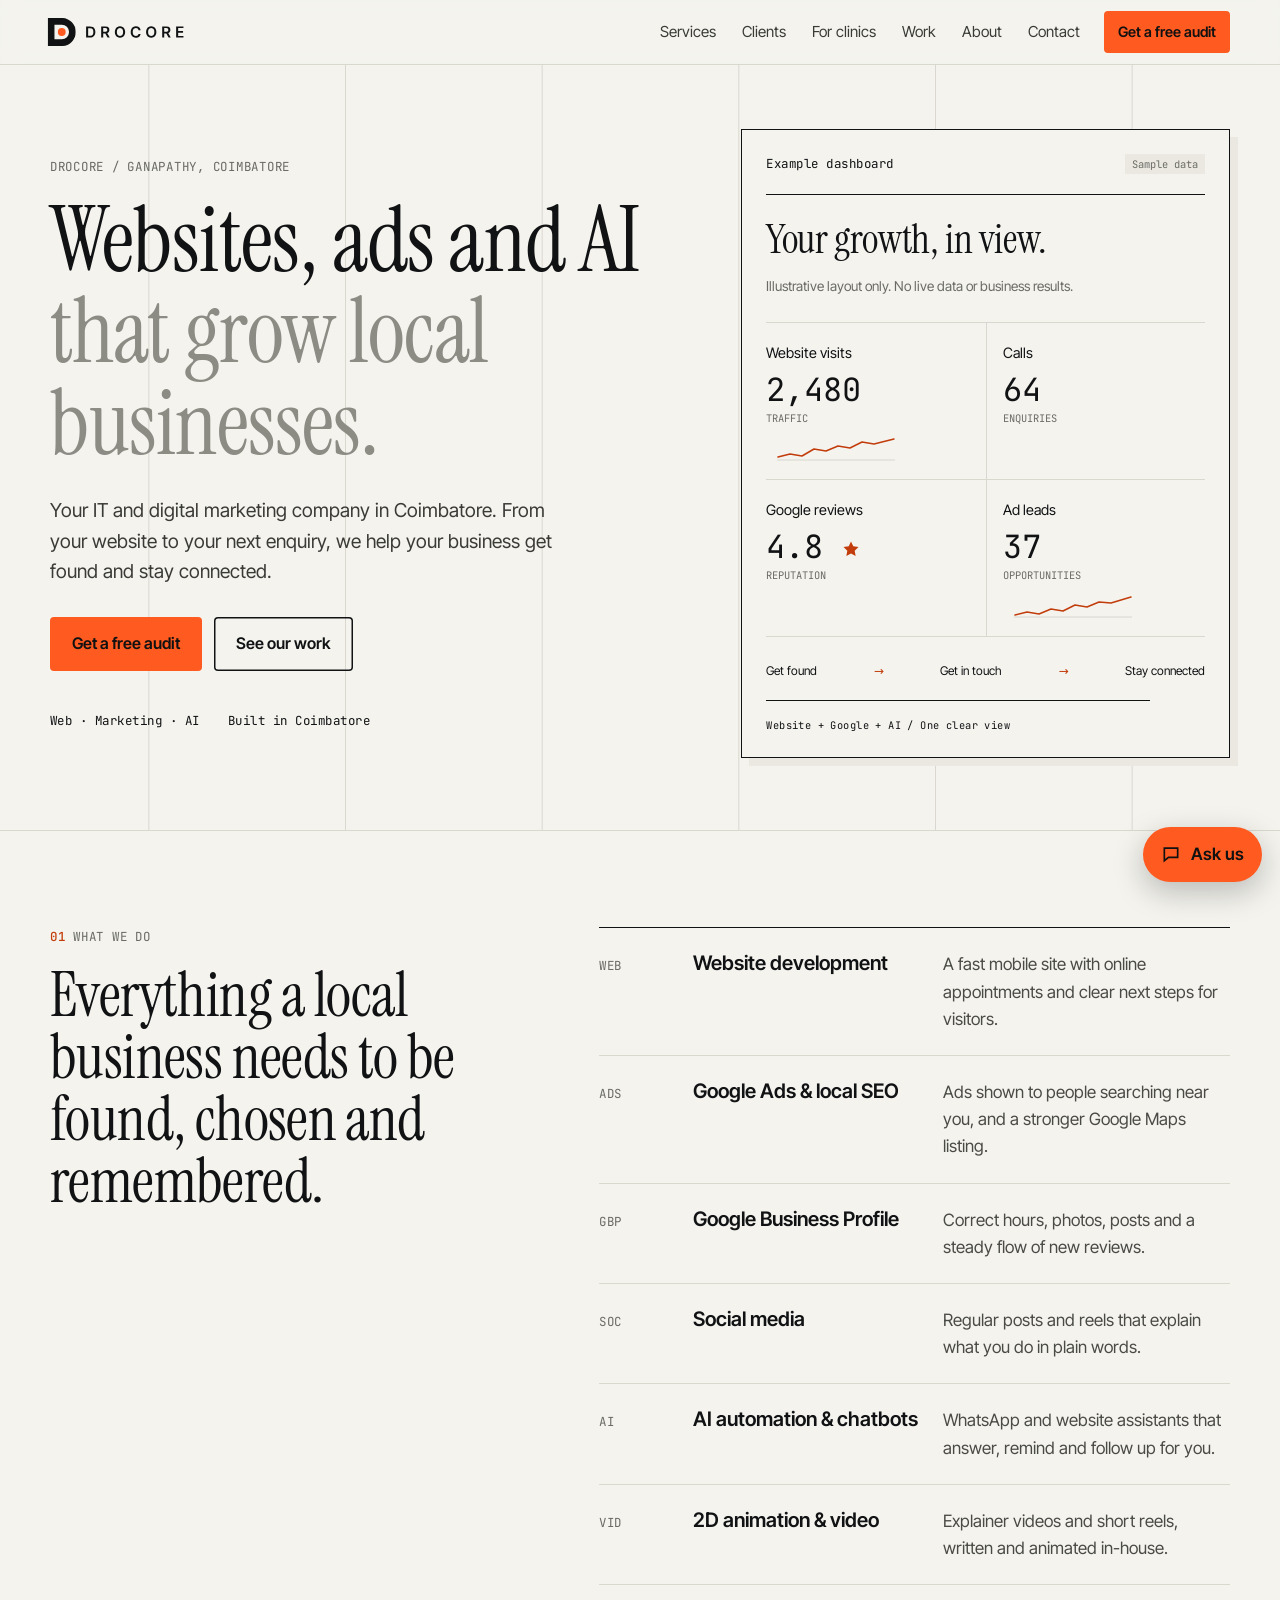
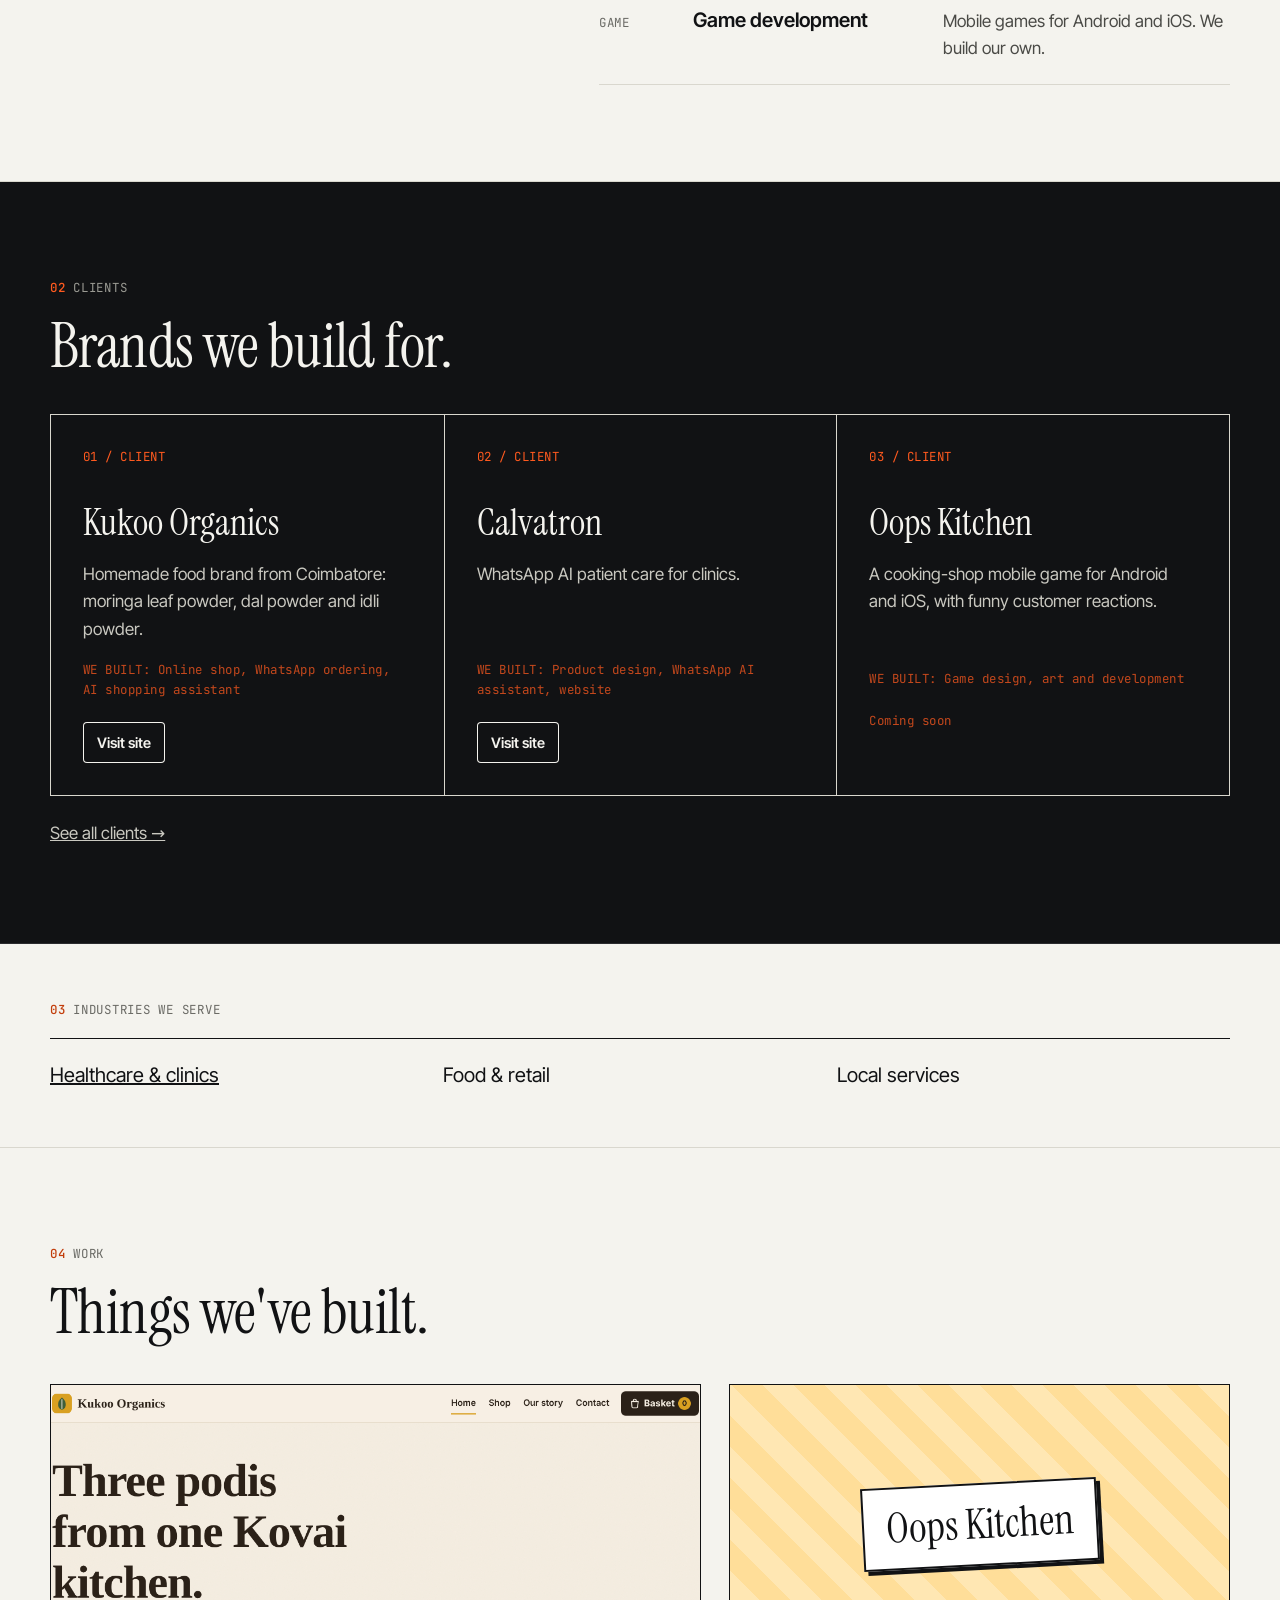
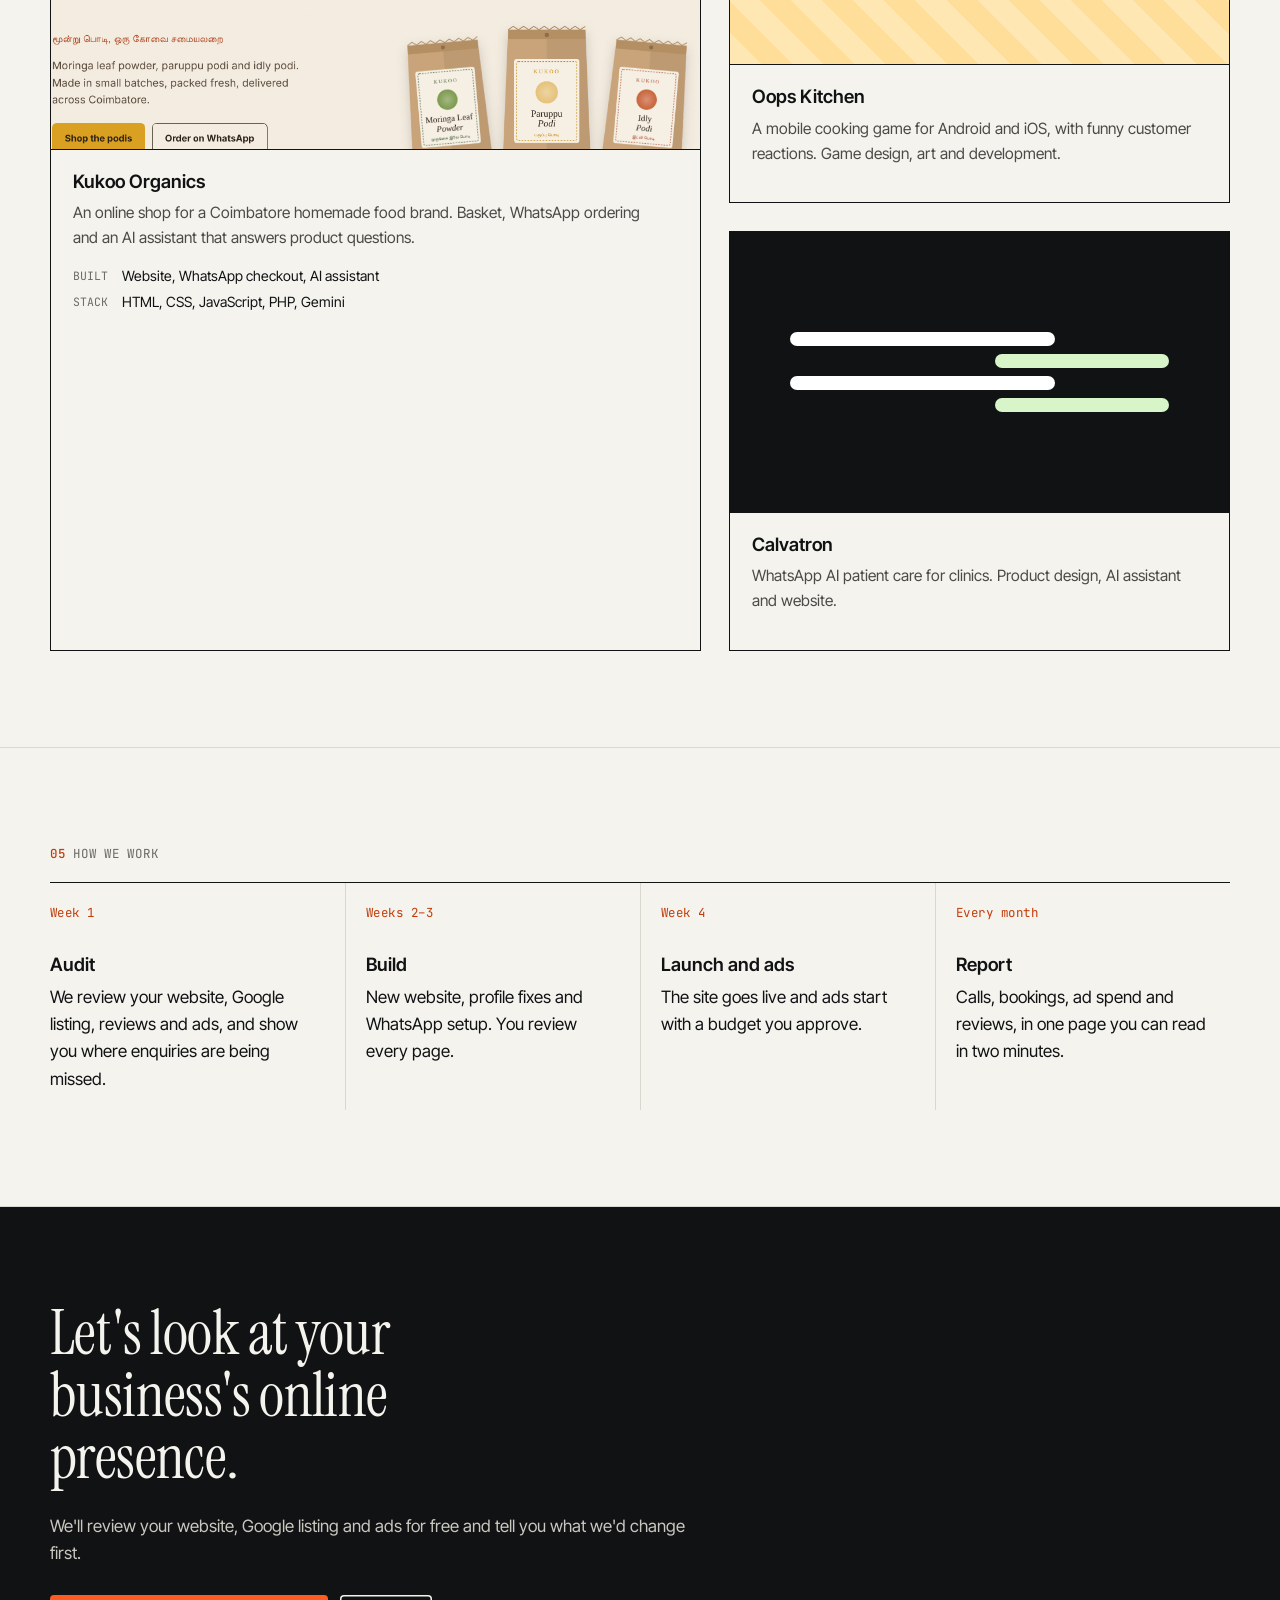
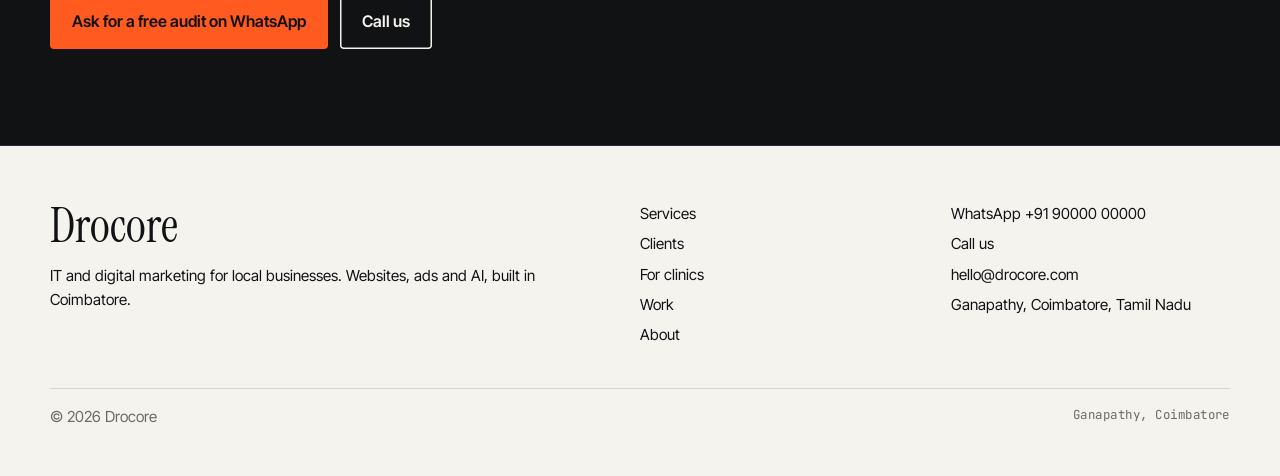
==== index.html @ 0c409026 "Show Kukoo Organics, Calvatron and Oops Kitchen as Drocore clients companies.html becomes clients.ht" ====
<!doctype html>
<html lang="en">
<head>
<meta charset="utf-8">
<meta name="viewport" content="width=device-width, initial-scale=1">
<title>IT and digital marketing company in Coimbatore</title>
<meta name="description" content="Websites, ads and AI that grow local businesses. IT and digital marketing from Ganapathy, Coimbatore.">
<meta property="og:title" content="IT and digital marketing company in Coimbatore">
<meta property="og:description" content="Websites, ads and AI that grow local businesses. IT and digital marketing from Ganapathy, Coimbatore.">
<meta property="og:image" content="https://drocore.com/assets/og.png">
<meta name="theme-color" content="#F4F3EE">
<link rel="icon" href="assets/icons/favicon.svg" type="image/svg+xml">
<link rel="apple-touch-icon" href="assets/icons/apple-touch-icon.png">
<link rel="stylesheet" href="css/fonts.css">
<link rel="stylesheet" href="css/style.css">
<script type="application/ld+json">{"@context":"https://schema.org","@graph":[{"@type":["Organization","LocalBusiness"],"@id":"https://drocore.com/#company","name":"Drocore","url":"https://drocore.com","description":"IT and digital marketing company in Ganapathy, Coimbatore: websites, Google Ads, local SEO and AI automation.","address":{"@type":"PostalAddress","addressLocality":"Ganapathy, Coimbatore","addressRegion":"Tamil Nadu","addressCountry":"IN"}},{"@type":"Service","serviceType":"IT and digital marketing","provider":{"@id":"https://drocore.com/#company"},"areaServed":"Coimbatore"}]}</script>
</head>
<body data-root="">
<a class="visually-hidden" href="#main">Skip to content</a>
<header class="site-header" id="site-header"></header>
<main id="main">
<section class="hero grid-bg">
  <div class="wrap">
    <div>
      <span class="label"><span data-site="company"></span> / Ganapathy, Coimbatore</span>
      <h1>Websites, ads and AI <span class="dim">that grow local businesses.</span></h1>
      <p class="lead">Your IT and digital marketing company in Coimbatore. From your website to your next enquiry, we help your business get found and stay connected.</p>
      <div class="actions">
        <a class="btn signal" data-wa="Hi, I'd like a free audit of my business." href="#">Get a free audit</a>
        <a class="btn line" href="work.html">See our work</a>
      </div>
      <div class="meta"><span class="mono">Web · Marketing · AI</span><span class="mono">Built in Coimbatore</span></div>
    </div>
    <div class="growth-dashboard" aria-labelledby="dashboard-title">
      <div class="dashboard-head"><span class="mono" id="dashboard-title">Example dashboard</span><span class="sample-tag">Sample data</span></div>
      <h2>Your growth, in view.</h2>
      <p class="dashboard-note">Illustrative layout only. No live data or business results.</p>
      <dl class="growth-metrics">
        <div><dt>Website visits</dt><dd><span class="visually-hidden">2,480</span><span class="metric-value" aria-hidden="true" data-count-to="2480">2,480</span><span class="metric-caption">Traffic</span>
          <svg class="sparkline" viewBox="0 0 120 24" aria-hidden="true" focusable="false"><path class="sparkline-guide" d="M1 23H119"/><path class="sparkline-trend" pathLength="1" d="M2 20 14 17 26 19 38 12 50 14 62 9 74 11 86 5 98 7 118 2"/></svg>
        </dd></div>
        <div><dt>Calls</dt><dd><span class="visually-hidden">64</span><span class="metric-value" aria-hidden="true" data-count-to="64">64</span><span class="metric-caption">Enquiries</span></dd></div>
        <div><dt>Google reviews</dt><dd><span class="visually-hidden">4.8 out of 5 stars</span><span class="metric-value" aria-hidden="true"><span data-count-to="4.8" data-count-decimals="1">4.8</span> <svg class="metric-star" viewBox="0 0 24 24" focusable="false"><path d="m12 2 3 6.4 7 .9-5.1 4.9 1.3 7L12 18l-6.2 3.2 1.3-7L2 9.3l7-.9Z"/></svg></span><span class="metric-caption">Reputation</span></dd></div>
        <div><dt>Ad leads</dt><dd><span class="visually-hidden">37</span><span class="metric-value" aria-hidden="true" data-count-to="37">37</span><span class="metric-caption">Opportunities</span>
          <svg class="sparkline" viewBox="0 0 120 24" aria-hidden="true" focusable="false"><path class="sparkline-guide" d="M1 23H119"/><path class="sparkline-trend" pathLength="1" d="M2 21 14 18 26 20 38 15 50 17 62 11 74 13 86 8 98 9 118 3"/></svg>
        </dd></div>
      </dl>
      <div class="dashboard-flow"><span>Get found</span><span>→</span><span>Get in touch</span><span>→</span><span>Stay connected</span></div>
      <p class="mono dashboard-foot">Website + Google + AI / One clear view</p>
    </div>
  </div>
</section>

<section>
  <div class="wrap split">
    <div>
      <span class="label"><b>01</b> What we do</span>
      <h2>Everything a local business needs to be found, chosen and remembered.</h2>
    </div>
    <div class="spec">
      <div class="spec-row"><span class="mono">WEB</span><h3>Website development</h3><p>A fast mobile site with online appointments and clear next steps for visitors.</p></div>
      <div class="spec-row"><span class="mono">ADS</span><h3>Google Ads &amp; local SEO</h3><p>Ads shown to people searching near you, and a stronger Google Maps listing.</p></div>
      <div class="spec-row"><span class="mono">GBP</span><h3>Google Business Profile</h3><p>Correct hours, photos, posts and a steady flow of new reviews.</p></div>
      <div class="spec-row"><span class="mono">SOC</span><h3>Social media</h3><p>Regular posts and reels that explain what you do in plain words.</p></div>
      <div class="spec-row"><span class="mono">AI</span><h3>AI automation &amp; chatbots</h3><p>WhatsApp and website assistants that answer, remind and follow up for you.</p></div>
      <div class="spec-row"><span class="mono">VID</span><h3>2D animation &amp; video</h3><p>Explainer videos and short reels, written and animated in-house.</p></div>
      <div class="spec-row"><span class="mono">GAME</span><h3>Game development</h3><p>Mobile games for Android and iOS. We build our own.</p></div>
    </div>
  </div>
</section>

<section class="dark">
  <div class="wrap">
    <span class="label"><b>02</b> Clients</span>
    <h2>Brands we build for.</h2>
    <div class="companies-grid" data-companies></div>
    <p class="companies-more"><a href="clients.html">See all clients →</a></p>
  </div>
</section>

<section class="industries-strip">
  <div class="wrap">
    <span class="label"><b>03</b> Industries we serve</span>
    <div class="industry-links"><a href="industries/healthcare.html">Healthcare &amp; clinics</a><span>Food &amp; retail</span><span>Local services</span></div>
  </div>
</section>

<section>
  <div class="wrap">
    <span class="label"><b>04</b> Work</span>
    <h2>Things we've built.</h2>
    <div class="work" style="margin-top:40px">
      <a class="proj" data-href="kukoo_url" href="#">
        <div class="shot"><img src="assets/work/kukoo-organics.png" alt="Homemade food online shop home page" width="1200" height="630" loading="lazy"></div>
        <div class="body"><h3 data-company="kukoo"></h3><p>An online shop for a Coimbatore homemade food brand. Basket, WhatsApp ordering and an AI assistant that answers product questions.</p>
          <dl><dt>BUILT</dt><dd>Website, WhatsApp checkout, AI assistant</dd><dt>STACK</dt><dd>HTML, CSS, JavaScript, PHP, Gemini</dd></dl></div>
      </a>
      <a class="proj" href="work.html#oops-kitchen">
        <div class="shot"><div class="game-tile"><span data-site="game"></span></div></div>
        <div class="body"><h3 data-site="game"></h3><p>A mobile cooking game for Android and iOS, with funny customer reactions. Game design, art and development.</p></div>
      </a>
      <a class="proj" data-company-link="calvatron" href="https://calvatron.com" target="_blank" rel="noopener noreferrer">
        <div class="shot"><div class="chat-tile"><i></i><i></i><i></i><i></i></div></div>
        <div class="body"><h3 data-company="calvatron"></h3><p>WhatsApp AI patient care for clinics. Product design, AI assistant and website.</p></div>
      </a>
    </div>
  </div>
</section>

<section>
  <div class="wrap">
    <span class="label"><b>05</b> How we work</span>
    <ol class="process">
      <li><span class="mono">Week 1</span><h3>Audit</h3><p>We review your website, Google listing, reviews and ads, and show you where enquiries are being missed.</p></li>
      <li><span class="mono">Weeks 2–3</span><h3>Build</h3><p>New website, profile fixes and WhatsApp setup. You review every page.</p></li>
      <li><span class="mono">Week 4</span><h3>Launch and ads</h3><p>The site goes live and ads start with a budget you approve.</p></li>
      <li><span class="mono">Every month</span><h3>Report</h3><p>Calls, bookings, ad spend and reviews, in one page you can read in two minutes.</p></li>
    </ol>
  </div>
</section>

<section class="dark cta">
  <div class="wrap">
    <h2>Let's look at your business's online presence.</h2>
    <p>We'll review your website, Google listing and ads for free and tell you what we'd change first.</p>
    <div class="actions"><a class="btn signal" data-wa="Hi, I'd like a free audit of my business's online presence." href="#">Ask for a free audit on WhatsApp</a><a class="btn line" style="color:var(--bg);box-shadow:inset 0 0 0 1.5px var(--bg)" data-tel href="#">Call us</a></div>
  </div>
</section>
</main>
<footer class="site-footer" id="site-footer"></footer>
<script src="js/site.js"></script>
<script src="js/dashboard.js"></script>
<script src="js/chat.js"></script>
<script>N.load().then(function (s) { if (document.title.indexOf(s.company) < 0) document.title += ' · ' + s.company; });</script>
</body>
</html>
---- css/fonts.css ----
/* Self-hosted Latin fonts. SIL Open Font Licenses are in assets/fonts/. */
@font-face { font-family: "Instrument Serif"; font-style: normal; font-weight: 400; font-display: swap; src: url("../assets/fonts/instrument-serif-latin-400-normal.woff2") format("woff2"); }
@font-face { font-family: "Instrument Serif"; font-style: italic; font-weight: 400; font-display: swap; src: url("../assets/fonts/instrument-serif-latin-400-italic.woff2") format("woff2"); }
@font-face { font-family: "Inter Tight"; font-style: normal; font-weight: 400; font-display: swap; src: url("../assets/fonts/inter-tight-latin-400-normal.woff2") format("woff2"); }
@font-face { font-family: "Inter Tight"; font-style: normal; font-weight: 500; font-display: swap; src: url("../assets/fonts/inter-tight-latin-500-normal.woff2") format("woff2"); }
@font-face { font-family: "Inter Tight"; font-style: normal; font-weight: 600; font-display: swap; src: url("../assets/fonts/inter-tight-latin-600-normal.woff2") format("woff2"); }
@font-face { font-family: "Inter Tight"; font-style: normal; font-weight: 700; font-display: swap; src: url("../assets/fonts/inter-tight-latin-700-normal.woff2") format("woff2"); }
@font-face { font-family: "Jetbrains Mono"; font-style: normal; font-weight: 400; font-display: swap; src: url("../assets/fonts/jetbrains-mono-latin-400-normal.woff2") format("woff2"); }
@font-face { font-family: "Jetbrains Mono"; font-style: normal; font-weight: 500; font-display: swap; src: url("../assets/fonts/jetbrains-mono-latin-500-normal.woff2") format("woff2"); }
---- css/style.css ----
/* Spec-sheet precision, Coimbatore engineering, alive */
:root {
  --bg: #F4F3EE;
  --bg-2: #EAE8E0;
  --ink: #111214;
  --muted: #6B6B66;
  --line: #D9D7CE;
  --signal: #FF5A1F;
  --signal-ink: #C23D0B;
  --whatsapp: #1F9D55;
  --wa-bg: #E9E4DA;
  --wrap: 1180px;
  --serif: "Instrument Serif", Georgia, serif;
  --sans: "Inter Tight", system-ui, sans-serif;
  --mono: "JetBrains Mono", ui-monospace, monospace;
}
*, *::before, *::after { box-sizing: border-box; }
html { -webkit-text-size-adjust: 100%; scroll-behavior: smooth; }
body { margin: 0; background: var(--bg); color: var(--ink); font: 400 1.0625rem/1.6 var(--sans); }
img { max-width: 100%; height: auto; display: block; }
a { color: inherit; }
button, input, select, textarea { font: inherit; color: inherit; }
:focus-visible { outline: 2px solid var(--signal); outline-offset: 3px; }
.wrap { width: min(var(--wrap), 100% - 32px); margin-inline: auto; }
.visually-hidden { position: absolute; width: 1px; height: 1px; overflow: hidden; clip: rect(0 0 0 0); white-space: nowrap; }

h1, h2, h3 { margin: 0 0 .4em; font-weight: 400; line-height: 1.02; }
h1, h2 { font-family: var(--serif); letter-spacing: -.01em; }
h1 { font-size: clamp(3rem, 7vw, 5.6rem); }
h2 { font-size: clamp(2.2rem, 5vw, 3.8rem); }
h3 { font-family: var(--sans); font-weight: 600; font-size: 1.15rem; line-height: 1.3; }
p { margin: 0 0 1em; max-width: 64ch; }
.mono { font-family: var(--mono); font-size: .78rem; letter-spacing: .04em; }
.label { font-family: var(--mono); font-size: .78rem; letter-spacing: .06em; text-transform: uppercase; color: var(--muted); display: block; margin-bottom: 18px; }
.label b { color: var(--signal-ink); font-weight: 500; }
.lead { font-size: 1.2rem; color: #3A3A37; max-width: 46ch; }

/* engineering-paper grid */
.grid-bg { background-image: linear-gradient(to right, var(--line) 1px, transparent 1px); background-size: calc(min(var(--wrap), 100vw - 32px) / 6) 100%; background-position: center top; }

/* Header */
.site-header { position: sticky; top: 0; z-index: 40; background: rgba(244, 243, 238, .92); backdrop-filter: blur(8px); border-bottom: 1px solid var(--line); }
.site-header .wrap { display: flex; align-items: center; gap: 24px; height: 64px; }
.logo { display: flex; align-items: center; gap: 10px; text-decoration: none; font-weight: 700; font-size: 1.1rem; letter-spacing: -.01em; white-space: nowrap; }
.logo img { width: auto; height: 44px; margin-left: -9px; }
.nav { display: flex; gap: 26px; margin-left: auto; }
.nav a { text-decoration: none; font-size: .95rem; color: #3A3A37; padding: 6px 0; }
.nav a:hover, .nav a[aria-current="page"] { color: var(--ink); box-shadow: inset 0 -2px var(--signal); }
.menu-btn { display: none; margin-left: auto; background: none; border: 1px solid var(--line); padding: 8px 12px; border-radius: 4px; }
.header-cta { padding: 9px 14px !important; }
@media (max-width: 900px) {
  .nav { position: fixed; inset: 64px 0 auto 0; flex-direction: column; gap: 0; background: var(--bg); border-bottom: 1px solid var(--line); padding: 4px 16px 16px; display: none; }
  .nav.open { display: flex; }
  .nav a { padding: 13px 0; border-bottom: 1px solid var(--line); }
  .menu-btn { display: inline-block; }
  .header-cta { display: none !important; }
}

/* Buttons */
.btn { display: inline-flex; align-items: center; justify-content: center; gap: 10px; text-decoration: none; border: 0; cursor: pointer; font-weight: 600; font-size: 1rem; padding: 14px 22px; border-radius: 4px; background: var(--ink); color: var(--bg); transition: background .15s; }
.btn:hover { background: #2A2B2E; }
.btn.signal { background: var(--signal); color: #111; }
.btn.signal:hover { background: #FF7342; }
.btn.line { background: transparent; color: var(--ink); box-shadow: inset 0 0 0 1.5px var(--ink); }
.btn.line:hover { background: var(--ink); color: var(--bg); }
.btn.wa { background: var(--whatsapp); color: #fff; }
.btn.small { padding: 9px 14px; font-size: .9rem; }
.live { display: inline-flex; align-items: center; gap: 8px; font-family: var(--mono); font-size: .75rem; letter-spacing: .06em; color: var(--muted); }
.live::before { content: ""; width: 8px; height: 8px; border-radius: 50%; background: var(--signal); box-shadow: 0 0 0 0 rgba(255, 90, 31, .6); animation: pulse 2s infinite; }
@keyframes pulse { 70% { box-shadow: 0 0 0 10px rgba(255, 90, 31, 0); } 100% { box-shadow: 0 0 0 0 rgba(255, 90, 31, 0); } }

section { padding: 96px 0; border-bottom: 1px solid var(--line); }
.dark { background: var(--ink); color: var(--bg); border-color: #2A2B2E; }
.dark .label { color: #9A9A93; }
.dark .label b { color: var(--signal); }
.dark p { color: #C9C8C0; }

/* Hero */
.hero { padding: 64px 0 72px; }
.hero .wrap { display: grid; grid-template-columns: minmax(0, 1.3fr) minmax(0, 1fr); gap: 56px; align-items: center; }
.hero h1 { margin-bottom: 26px; }
.hero h1 span { display: block; }
.hero h1 .dim { color: #8C8B84; }
.hero .actions { display: flex; gap: 12px; flex-wrap: wrap; margin-top: 30px; }
.hero .meta { margin-top: 40px; display: flex; gap: 28px; flex-wrap: wrap; }
@media (max-width: 960px) { .hero .wrap { grid-template-columns: 1fr; } }

/* Example growth dashboard: a layout, never a claim of results. */
.growth-dashboard { min-width: 0; background: var(--bg); border: 1px solid var(--ink); padding: 24px; box-shadow: 8px 8px 0 var(--bg-2); }
.dashboard-head { display: flex; justify-content: space-between; align-items: center; padding-bottom: 20px; border-bottom: 1px solid var(--ink); margin-bottom: 24px; }
.sample-tag { color: var(--muted); background: var(--bg-2); padding: 3px 7px; font: .65rem var(--mono); white-space: nowrap; }
.growth-dashboard h2 { font-size: 2.5rem; }
.dashboard-note { font-size: .85rem; color: var(--muted); }
.growth-metrics { display: grid; grid-template-columns: 1fr 1fr; margin: 24px 0; border-top: 1px solid var(--line); }
.growth-metrics > div { padding: 18px 12px 18px 0; border-bottom: 1px solid var(--line); }
.growth-metrics > div:nth-child(even) { padding-left: 16px; border-left: 1px solid var(--line); }
.growth-metrics dt { font-size: .9rem; }
.growth-metrics dd { margin: 4px 0 0; font: 2rem var(--mono); }
.metric-value { display: block; font-variant-numeric: tabular-nums; white-space: nowrap; }
.metric-caption { display: block; font: .65rem var(--mono); text-transform: uppercase; color: var(--muted); }
.metric-star { width: 18px; height: 18px; fill: var(--signal-ink); }
.sparkline { display: block; width: 100%; max-width: 140px; height: 24px; margin-top: 12px; overflow: visible; }
.sparkline path { fill: none; vector-effect: non-scaling-stroke; }
.sparkline-guide { stroke: var(--line); }
.sparkline-trend { stroke: var(--signal-ink); stroke-width: 1.5; stroke-linecap: round; stroke-linejoin: round; }
.dashboard-animating .sparkline-trend { stroke-dasharray: 1; animation: draw-sparkline 1.2s ease-out both; }
@keyframes draw-sparkline { from { stroke-dashoffset: 1; } to { stroke-dashoffset: 0; } }
.dashboard-flow { display: flex; justify-content: space-between; gap: 6px; align-items: center; font-size: .75rem; }
.dashboard-flow span:nth-child(even) { color: var(--signal-ink); }
.dashboard-foot { margin: 20px 0 0; padding-top: 16px; border-top: 1px solid var(--ink); font-size: .65rem; }
@keyframes dot { 50% { transform: translateY(-3px); opacity: .4; } }

/* Companies and industries */
.companies-grid { display: grid; grid-template-columns: repeat(3, 1fr); margin-top: 36px; border: 1px solid var(--line); }
.company-card { display: flex; flex-direction: column; align-items: flex-start; padding: 32px; }
.company-card + .company-card { border-left: 1px solid var(--line); }
.company-card .mono { color: var(--signal-ink); margin-bottom: 32px; }
.company-card h3 { font: 2.3rem var(--serif); }
.company-card p { flex: 1; }
.company-card p.mono { flex: 0; margin: 0 0 22px; }
@media (max-width: 1000px) and (min-width: 721px) { .company-card h3 { font-size: 1.9rem; } .company-card { padding: 24px; } }
.dark .company-card .mono { color: var(--signal); }
.dark .company-card .btn.line { color: var(--bg); box-shadow: inset 0 0 0 1px var(--bg); }
.dark .company-card .btn.line:hover { background: var(--bg); color: var(--ink); }
.companies-more { margin: 24px 0 0; }
.industries-strip { padding-block: 56px; }
.industry-links { display: grid; grid-template-columns: repeat(3, 1fr); border-top: 1px solid var(--ink); }
.industry-links > * { padding: 20px 12px 0 0; font-size: 1.25rem; }
@media (max-width: 640px) {
  .companies-grid, .industry-links { grid-template-columns: 1fr; }
  .company-card { padding: 24px; }
  .company-card + .company-card { border-left: 0; border-top: 1px solid var(--line); }
  .industry-links > * + * { border-top: 1px solid var(--line); margin-top: 18px; }
}

/* Spec rows */
.spec { border-top: 1px solid var(--ink); }
.spec-row { display: grid; grid-template-columns: 70px 1.1fr 1.4fr; gap: 24px; padding: 22px 0; border-bottom: 1px solid var(--line); align-items: baseline; }
.spec-row .mono { color: var(--muted); }
.spec-row h3 { margin: 0; font-size: 1.25rem; }
.spec-row p { margin: 0; color: #4A4A46; }
@media (max-width: 720px) { .spec-row { grid-template-columns: 44px 1fr; } .spec-row p { grid-column: 2; } }
.dark .spec { border-color: var(--bg); }
.dark .spec-row { border-color: #2A2B2E; }

.split { display: grid; grid-template-columns: 1fr 1.3fr; gap: 64px; align-items: start; }
@media (max-width: 900px) { .split { grid-template-columns: 1fr; gap: 32px; } }

/* Journey */
.journey { list-style: none; padding: 0; margin: 48px 0 0; display: grid; grid-template-columns: repeat(8, 1fr); border: 1px solid var(--ink); }
.journey li { padding: 18px 14px 20px; border-right: 1px solid var(--line); position: relative; min-height: 150px; background: var(--bg); }
.journey li:last-child { border-right: 0; }
.journey li .mono { color: var(--muted); display: block; margin-bottom: 26px; }
.journey li strong { font-weight: 600; display: block; line-height: 1.25; }
.journey li small { display: block; color: var(--muted); font-size: .82rem; margin-top: 6px; line-height: 1.35; }
.journey li.us { background: var(--ink); color: var(--bg); }
.journey li.us .mono { color: var(--signal); }
.journey li.us small { color: #AFAEA6; }
.journey li:not(:last-child)::after { content: ""; position: absolute; right: -6px; top: 22px; width: 11px; height: 11px; background: var(--bg); border-top: 1px solid var(--ink); border-right: 1px solid var(--ink); transform: rotate(45deg); z-index: 2; }
.journey li.us:not(:last-child)::after { background: var(--ink); }
@media (max-width: 1000px) {
  .journey { grid-template-columns: 1fr 1fr; }
  .journey li { border-bottom: 1px solid var(--line); min-height: 0; }
  .journey li:nth-child(2n) { border-right: 0; }
  .journey li::after { display: none; }
}
.legend { display: flex; gap: 22px; margin-top: 14px; flex-wrap: wrap; }
.legend span { display: inline-flex; gap: 8px; align-items: center; font-size: .9rem; color: var(--muted); }
.legend span::before { content: ""; width: 14px; height: 14px; border: 1px solid var(--ink); background: var(--bg); }
.legend span.us::before { background: var(--ink); }

.offer { display: grid; grid-template-columns: repeat(4, 1fr); gap: 0; margin-top: 48px; border-top: 1px solid var(--ink); }
.offer > div { padding: 22px 20px 6px 0; }
.offer > div + div { padding-left: 20px; border-left: 1px solid var(--line); }
@media (max-width: 900px) { .offer { grid-template-columns: 1fr 1fr; } .offer > div:nth-child(3) { padding-left: 0; border-left: 0; } }
@media (max-width: 560px) { .offer { grid-template-columns: 1fr; } .offer > div + div { padding-left: 0; border-left: 0; border-top: 1px solid var(--line); } }

/* Work */
.work { display: grid; grid-template-columns: 1.3fr 1fr; gap: 28px; }
.work .proj:first-child { grid-row: span 2; }
@media (max-width: 900px) { .work { grid-template-columns: 1fr; } .work .proj:first-child { grid-row: auto; } }
.proj { position: relative; border: 1px solid var(--ink); background: var(--bg); text-decoration: none; display: flex; flex-direction: column; transition: transform .2s; }
.proj:hover { transform: translate(-3px, -3px); box-shadow: 3px 3px 0 var(--ink); }
.proj::before { content: ""; position: absolute; top: -1px; right: -1px; width: 0; height: 0; border-top: 18px solid var(--signal); border-left: 18px solid transparent; opacity: 0; transition: opacity .2s; }
.proj:hover::before { opacity: 1; }
.proj .shot { border-bottom: 1px solid var(--ink); background: var(--bg-2); aspect-ratio: 16 / 9; overflow: hidden; display: grid; place-items: center; }
.proj .shot img { width: 100%; height: 100%; object-fit: cover; object-position: top; }
.proj .body { padding: 20px 22px 22px; }
.proj .body p { margin: 6px 0 14px; color: #4A4A46; font-size: .97rem; }
.proj dl { margin: 0; display: grid; grid-template-columns: auto 1fr; gap: 4px 14px; font-size: .88rem; }
.proj dt { font-family: var(--mono); font-size: .72rem; color: var(--muted); padding-top: 2px; }
.proj dd { margin: 0; }
.game-tile { width: 100%; height: 100%; display: grid; place-items: center; background: repeating-linear-gradient(45deg, #FFE7B3 0 22px, #FFDE99 22px 44px); }
.game-tile span { font-family: var(--serif); font-size: 2.6rem; background: #fff; padding: 6px 22px; border: 2px solid var(--ink); transform: rotate(-3deg); box-shadow: 4px 4px 0 var(--ink); }
.chat-tile { width: 100%; height: 100%; background: var(--ink); display: flex; flex-direction: column; justify-content: center; gap: 8px; padding: 0 12%; }
.chat-tile i { display: block; height: 14px; border-radius: 8px; font-style: normal; }
.chat-tile i:nth-child(odd) { background: #fff; width: 70%; }
.chat-tile i:nth-child(even) { background: #D7F5C8; width: 46%; align-self: flex-end; }

/* Process */
.process { list-style: none; padding: 0; margin: 0; display: grid; grid-template-columns: repeat(4, 1fr); border-top: 1px solid var(--ink); }
.process li { padding: 20px 20px 0 0; }
.process li + li { padding-left: 20px; border-left: 1px solid var(--line); }
.process .mono { color: var(--signal-ink); display: block; margin-bottom: 30px; }
@media (max-width: 860px) { .process { grid-template-columns: 1fr 1fr; } .process li:nth-child(3) { border-left: 0; padding-left: 0; } .process li { padding-bottom: 24px; } }

/* CTA band */
.cta { text-align: left; }
.cta h2 { max-width: 16ch; }
.cta .actions { display: flex; gap: 12px; flex-wrap: wrap; margin-top: 28px; }

/* Footer */
.site-footer { padding: 56px 0 32px; font-size: .95rem; }
.site-footer .cols { display: grid; grid-template-columns: 2fr 1fr 1fr; gap: 32px; }
.site-footer .big { font-family: var(--serif); font-size: clamp(2rem, 4vw, 3rem); line-height: 1; margin-bottom: 14px; }
.site-footer ul { list-style: none; padding: 0; margin: 0; display: grid; gap: 6px; }
.site-footer a { text-decoration: none; }
.site-footer a:hover { text-decoration: underline; }
.site-footer .fine { max-width: none; margin-top: 40px; padding-top: 16px; border-top: 1px solid var(--line); display: flex; justify-content: space-between; gap: 12px; flex-wrap: wrap; color: var(--muted); }
@media (max-width: 760px) { .site-footer .cols { grid-template-columns: 1fr; } }

/* Inner pages */
.page-head { padding: 72px 0 56px; }
.page-head h1 { font-size: clamp(2.8rem, 7vw, 5.2rem); max-width: 14ch; }
.service { display: grid; grid-template-columns: 1fr 1.5fr; gap: 48px; padding: 48px 0; border-bottom: 1px solid var(--line); }
.service:first-child { border-top: 1px solid var(--ink); }
.service h2 { font-size: clamp(1.9rem, 3.6vw, 2.6rem); }
.service ul { padding-left: 1.1em; margin: 0 0 1em; }
.service li { margin-bottom: 4px; }
.kv { display: grid; grid-template-columns: 130px 1fr; gap: 10px 18px; margin-top: 14px; }
.kv dt { font-family: var(--mono); font-size: .75rem; color: var(--muted); padding-top: 3px; }
.kv dd { margin: 0; }
@media (max-width: 800px) { .service { grid-template-columns: 1fr; gap: 12px; } }

.faq details { border-bottom: 1px solid var(--line); padding: 18px 0; }
.faq details:first-child { border-top: 1px solid var(--ink); }
.faq summary { cursor: pointer; font-weight: 600; font-size: 1.1rem; list-style: none; display: flex; justify-content: space-between; gap: 12px; }
.faq summary::-webkit-details-marker { display: none; }
.faq summary::after { content: "+"; font-family: var(--mono); color: var(--signal-ink); }
.faq details[open] summary::after { content: "−"; }
.faq details p { margin: 12px 0 0; color: #4A4A46; }

.problems { counter-reset: pr; list-style: none; padding: 0; margin: 0; }
.problems li { counter-increment: pr; display: grid; grid-template-columns: 60px 1fr; gap: 16px; padding: 20px 0; border-bottom: 1px solid var(--line); }
.problems li:first-child { border-top: 1px solid var(--ink); }
.problems li::before { content: counter(pr, decimal-leading-zero); font-family: var(--mono); color: var(--signal-ink); padding-top: 3px; }
.problems strong { display: block; font-size: 1.1rem; }
.problems p { margin: 4px 0 0; color: #4A4A46; }

.case { display: grid; grid-template-columns: 1.2fr 1fr; gap: 48px; padding: 56px 0; border-bottom: 1px solid var(--line); align-items: start; }
.case .shot { border: 1px solid var(--ink); aspect-ratio: 16 / 10; overflow: hidden; background: var(--bg-2); }
.case .shot img { width: 100%; height: 100%; object-fit: cover; object-position: top; }
@media (max-width: 860px) { .case { grid-template-columns: 1fr; gap: 20px; } }

.founder { display: grid; grid-template-columns: 120px 1fr; gap: 24px; align-items: center; border: 1px solid var(--ink); padding: 24px; max-width: 560px; }
.founder .ph { width: 120px; height: 120px; background: var(--bg-2); display: grid; place-items: center; font-family: var(--serif); font-size: 3rem; border: 1px solid var(--line); }
.skills { display: flex; flex-wrap: wrap; gap: 8px; margin-top: 20px; }
.skills span { border: 1px solid var(--ink); padding: 6px 12px; font-size: .9rem; }

.form { display: grid; gap: 16px; max-width: 560px; }
.form label { font-weight: 600; font-size: .92rem; display: block; margin-bottom: 6px; }
.form input, .form select, .form textarea { width: 100%; padding: 12px 14px; border: 1px solid var(--ink); background: #fff; border-radius: 0; }
.form textarea { min-height: 120px; resize: vertical; }
.contact-grid { display: grid; grid-template-columns: 1.1fr 1fr; gap: 56px; }
.contact-grid iframe { width: 100%; height: 300px; border: 1px solid var(--ink); }
@media (max-width: 860px) { .contact-grid { grid-template-columns: 1fr; } }

/* Chat */
.chat-fab { position: fixed; right: 18px; bottom: 18px; z-index: 50; display: inline-flex; align-items: center; gap: 10px; border: 0; cursor: pointer; background: var(--signal); color: #111; font-weight: 600; padding: 14px 18px; border-radius: 30px; box-shadow: 0 10px 30px rgba(17, 18, 20, .25); }
.chat-fab svg { width: 20px; height: 20px; }
.chat-panel { position: fixed; right: 18px; bottom: 84px; z-index: 55; width: min(400px, calc(100vw - 36px)); height: min(600px, calc(100vh - 110px)); background: var(--bg); border: 1px solid var(--ink); box-shadow: 10px 10px 0 rgba(17, 18, 20, .12); display: none; flex-direction: column; }
.chat-panel.open { display: flex; }
.chat-head { padding: 12px 14px; border-bottom: 1px solid var(--ink); display: flex; align-items: center; gap: 10px; }
.chat-head .close { margin-left: auto; background: none; border: 0; font-size: 1.5rem; line-height: 1; cursor: pointer; }
.chat-log { flex: 1; overflow-y: auto; padding: 14px; display: flex; flex-direction: column; gap: 8px; }
.msg { max-width: 86%; padding: 9px 12px; font-size: .93rem; line-height: 1.45; white-space: pre-wrap; }
.msg.bot { background: #fff; border: 1px solid var(--line); align-self: flex-start; }
.msg.user { background: var(--ink); color: var(--bg); align-self: flex-end; }
.msg .acts { display: flex; gap: 6px; flex-wrap: wrap; margin-top: 8px; }
.msg.typing i { display: inline-block; width: 6px; height: 6px; margin: 0 2px; border-radius: 50%; background: #999; animation: dot 1s infinite; }
.msg.typing i:nth-child(2) { animation-delay: .15s; } .msg.typing i:nth-child(3) { animation-delay: .3s; }
.chips { display: flex; gap: 6px; flex-wrap: wrap; padding: 0 14px 10px; }
.chip { border: 1px solid var(--ink); background: var(--bg); padding: 6px 10px; font-size: .82rem; cursor: pointer; }
.chip:hover { background: var(--ink); color: var(--bg); }
.chat-form { display: flex; border-top: 1px solid var(--ink); }
.chat-form input { min-width: 0; flex: 1; padding: 14px; border: 0; background: #fff; }
.chat-form button { border: 0; background: var(--signal); padding: 0 18px; font-weight: 600; cursor: pointer; }
@media (max-width: 560px) { .chat-panel { inset: 0; width: 100%; height: 100%; } .chat-fab span { display: none; } }

@media (prefers-reduced-motion: reduce) {
  *, *::before, *::after { animation: none !important; transition: none !important; }
}

@media (max-width: 560px) {
  .founder { grid-template-columns: 1fr; }
  .kv { grid-template-columns: 96px minmax(0, 1fr); }
  .kv dd, .site-footer a { overflow-wrap: anywhere; }
  section { padding-block: 64px; }
  .hero { padding-block: 48px; }
}

.office-map { margin-top: 28px; padding-top: 24px; border-top: 1px solid var(--line); }
.office-map .actions { display: flex; gap: 12px; flex-wrap: wrap; }
.nav .nav-audit { display: none; }
@media (max-width: 900px) { .nav .nav-audit { display: inline-flex; margin-top: 12px; } }

.dark .spec-row p { color: #C9C8C0; }
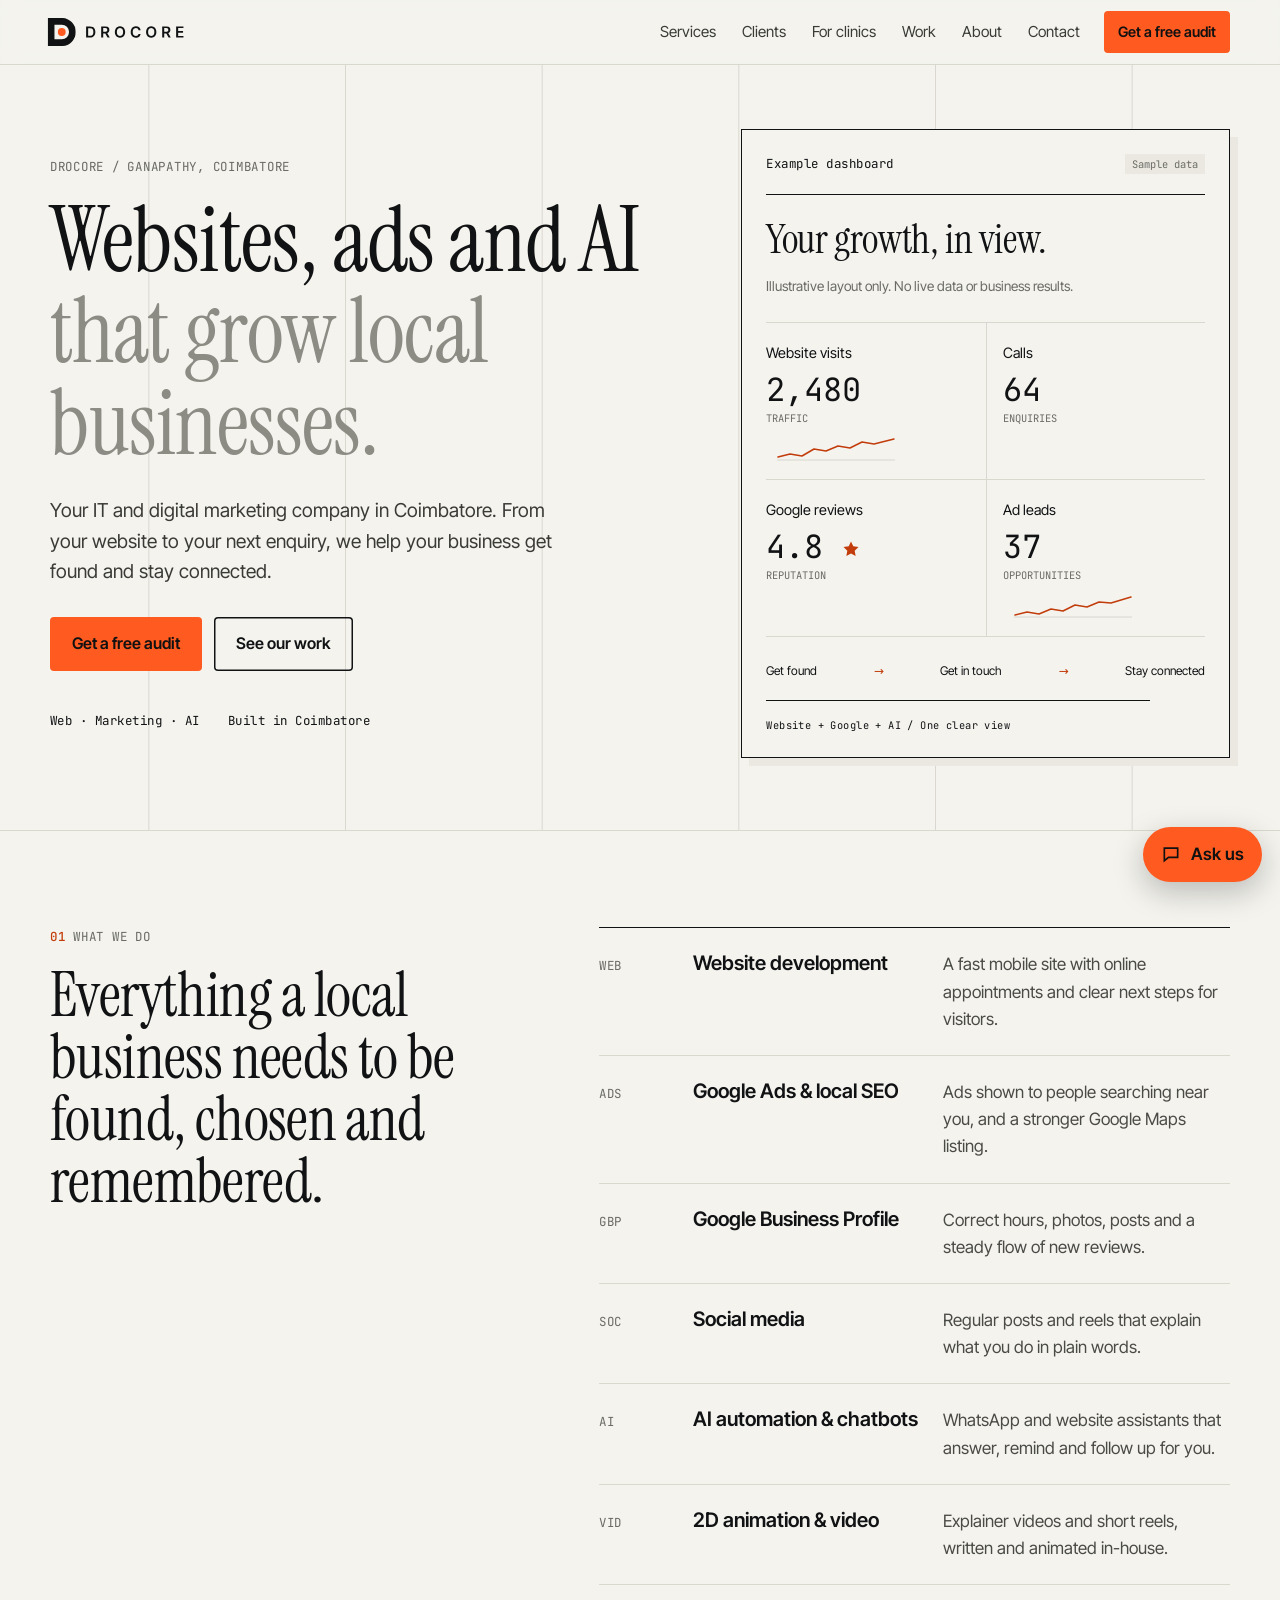
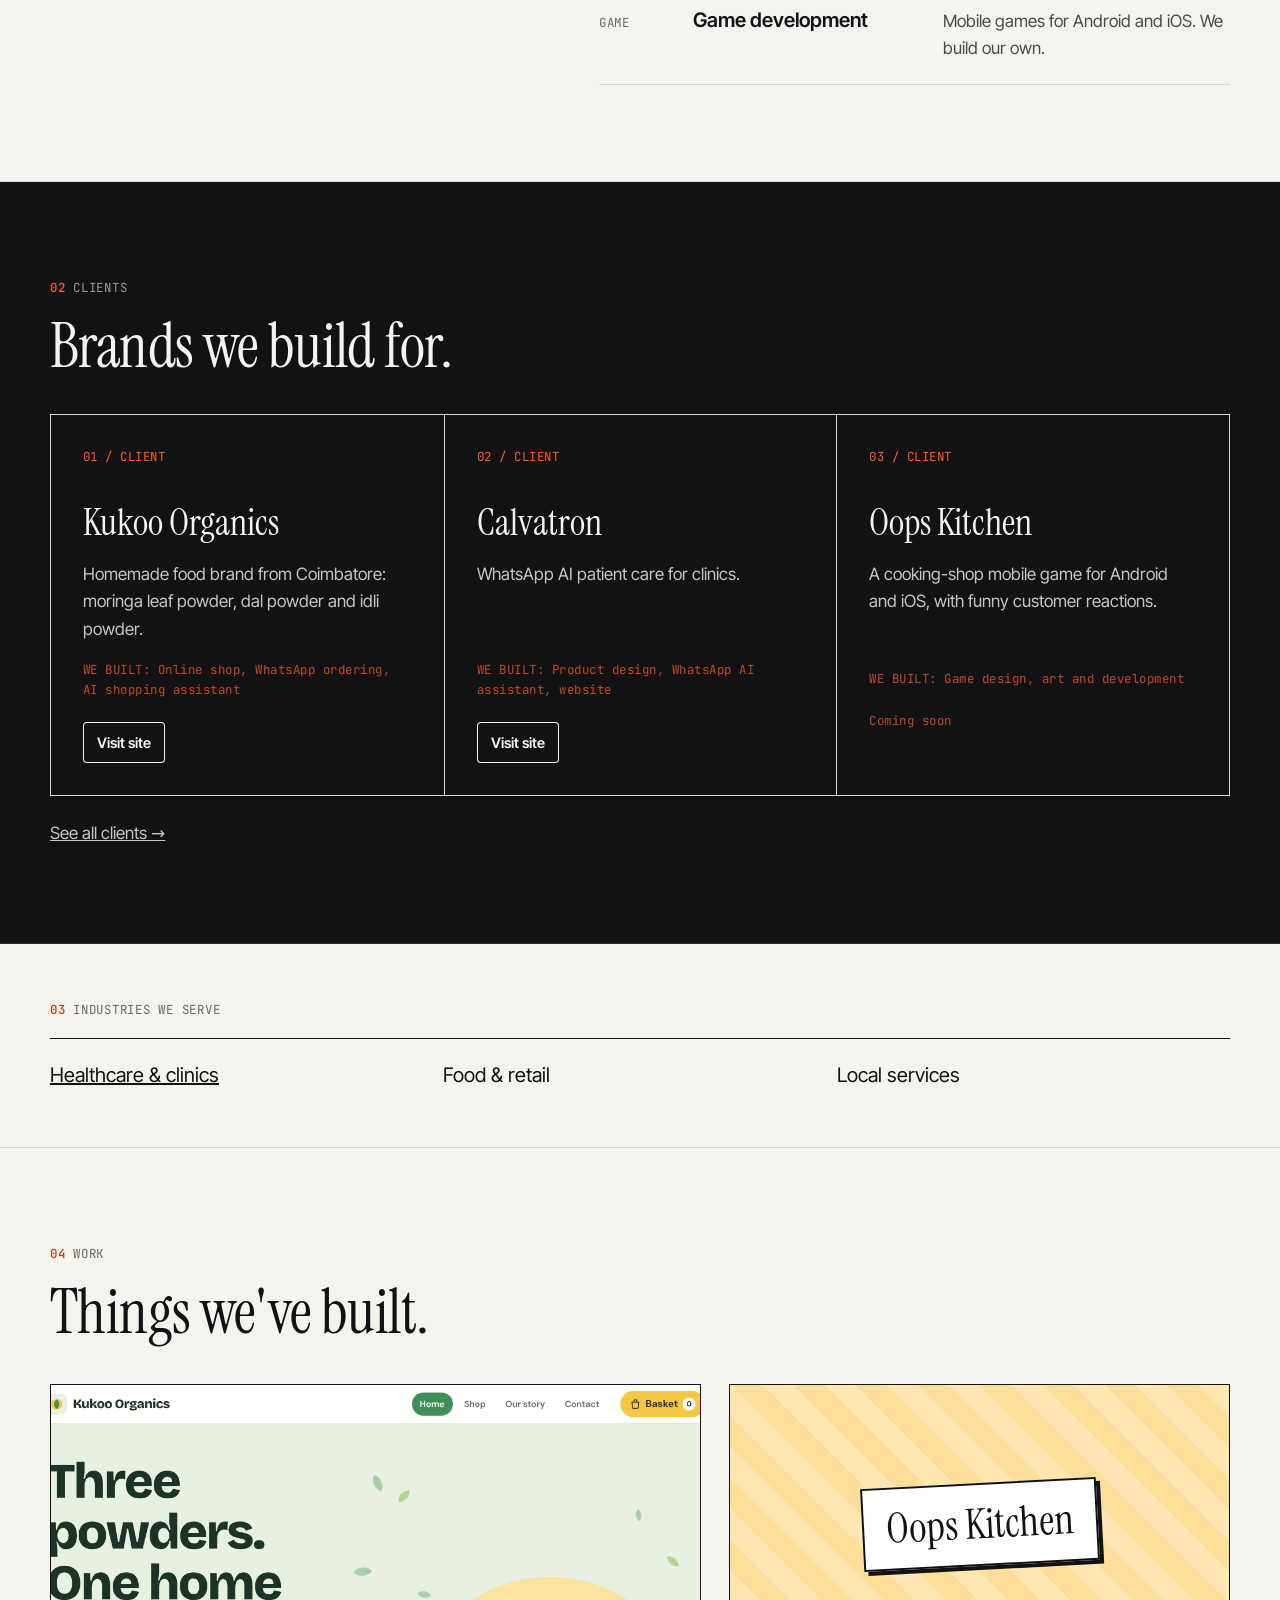
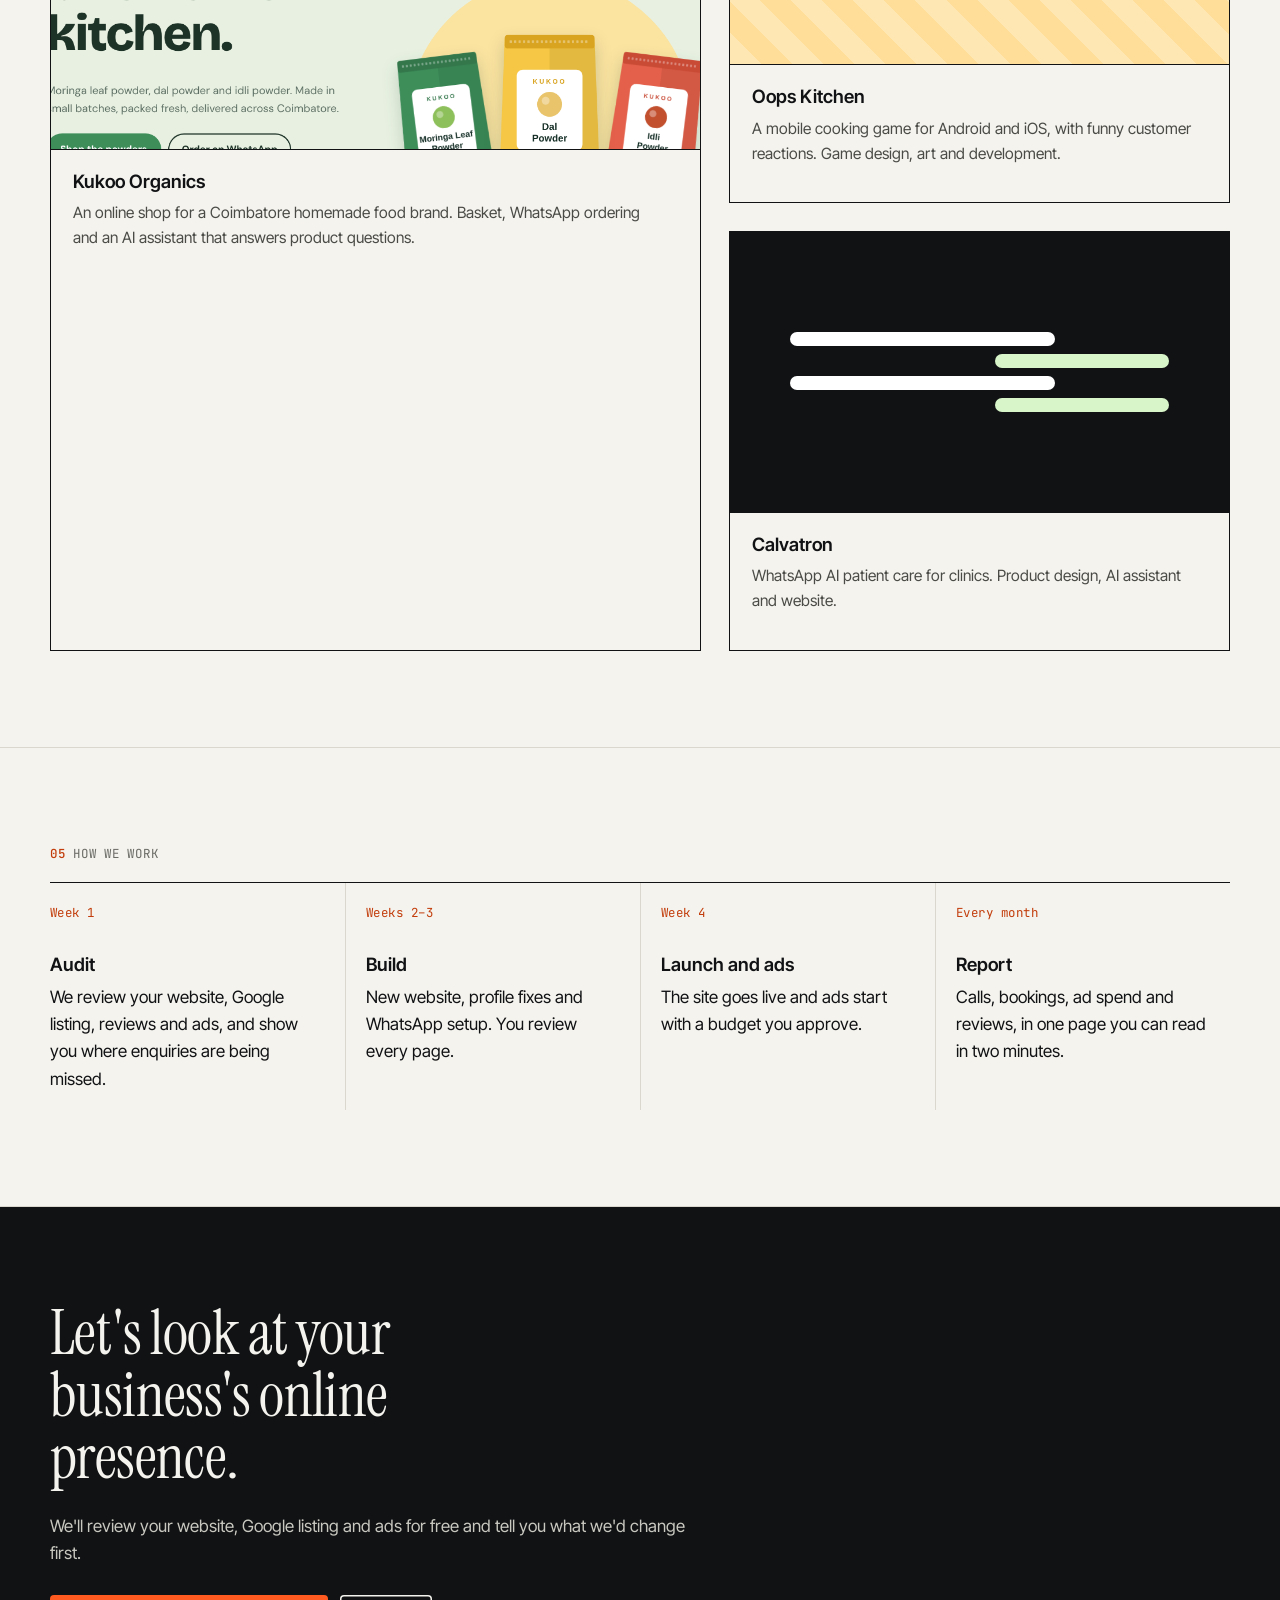
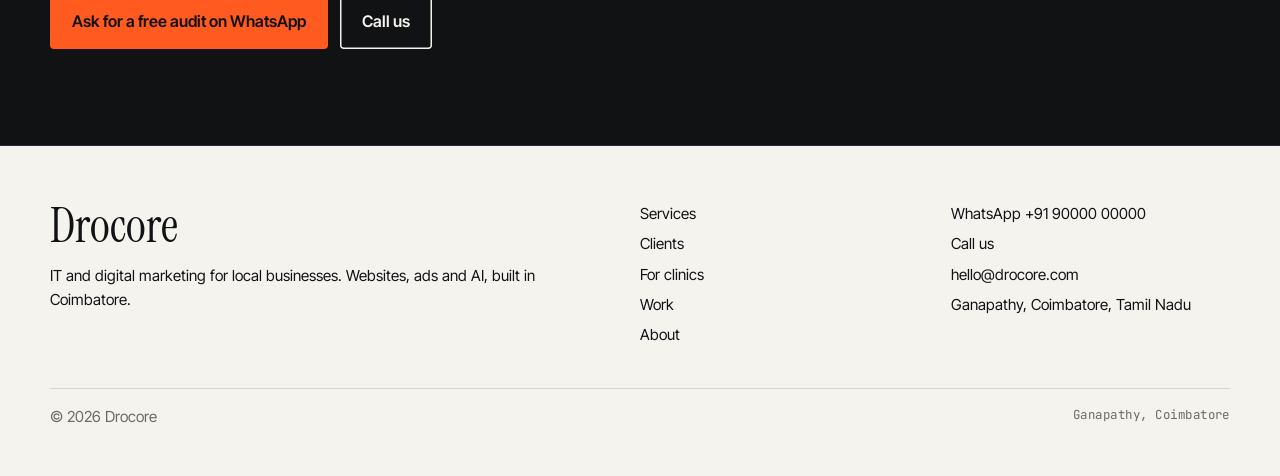
==== commit 3f7b95a3: "Remove tech stack mentions; assistants never name build tools Co-Authored-By: Claude Opus 5.5 <norep" ====
--- a/index.html
+++ b/index.html
@@ -92,8 +92,7 @@
     <div class="work" style="margin-top:40px">
       <a class="proj" data-href="kukoo_url" href="#">
         <div class="shot"><img src="assets/work/kukoo-organics.png" alt="Homemade food online shop home page" width="1200" height="630" loading="lazy"></div>
-        <div class="body"><h3 data-company="kukoo"></h3><p>An online shop for a Coimbatore homemade food brand. Basket, WhatsApp ordering and an AI assistant that answers product questions.</p>
-          <dl><dt>BUILT</dt><dd>Website, WhatsApp checkout, AI assistant</dd><dt>STACK</dt><dd>HTML, CSS, JavaScript, PHP, Gemini</dd></dl></div>
+        <div class="body"><h3 data-company="kukoo"></h3><p>An online shop for a Coimbatore homemade food brand. Basket, WhatsApp ordering and an AI assistant that answers product questions.</p></div>
       </a>
       <a class="proj" href="work.html#oops-kitchen">
         <div class="shot"><div class="game-tile"><span data-site="game"></span></div></div>
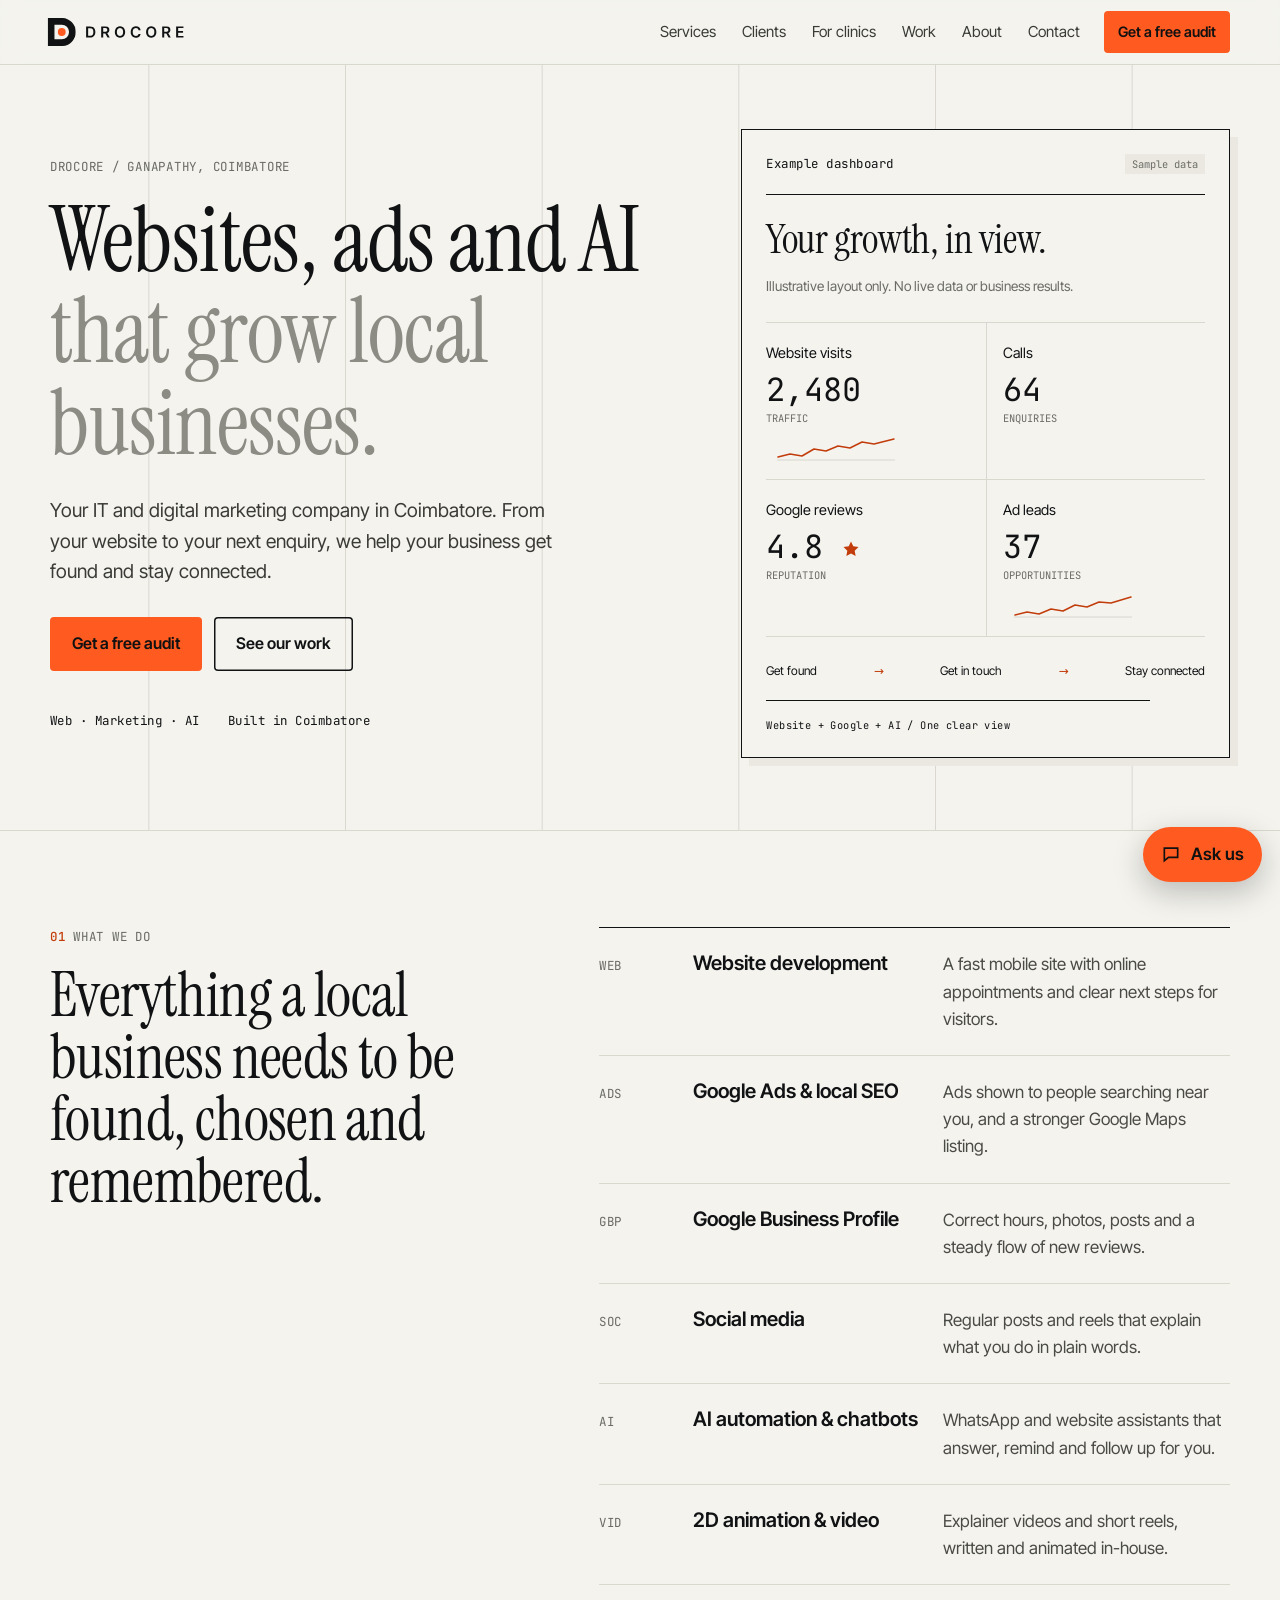
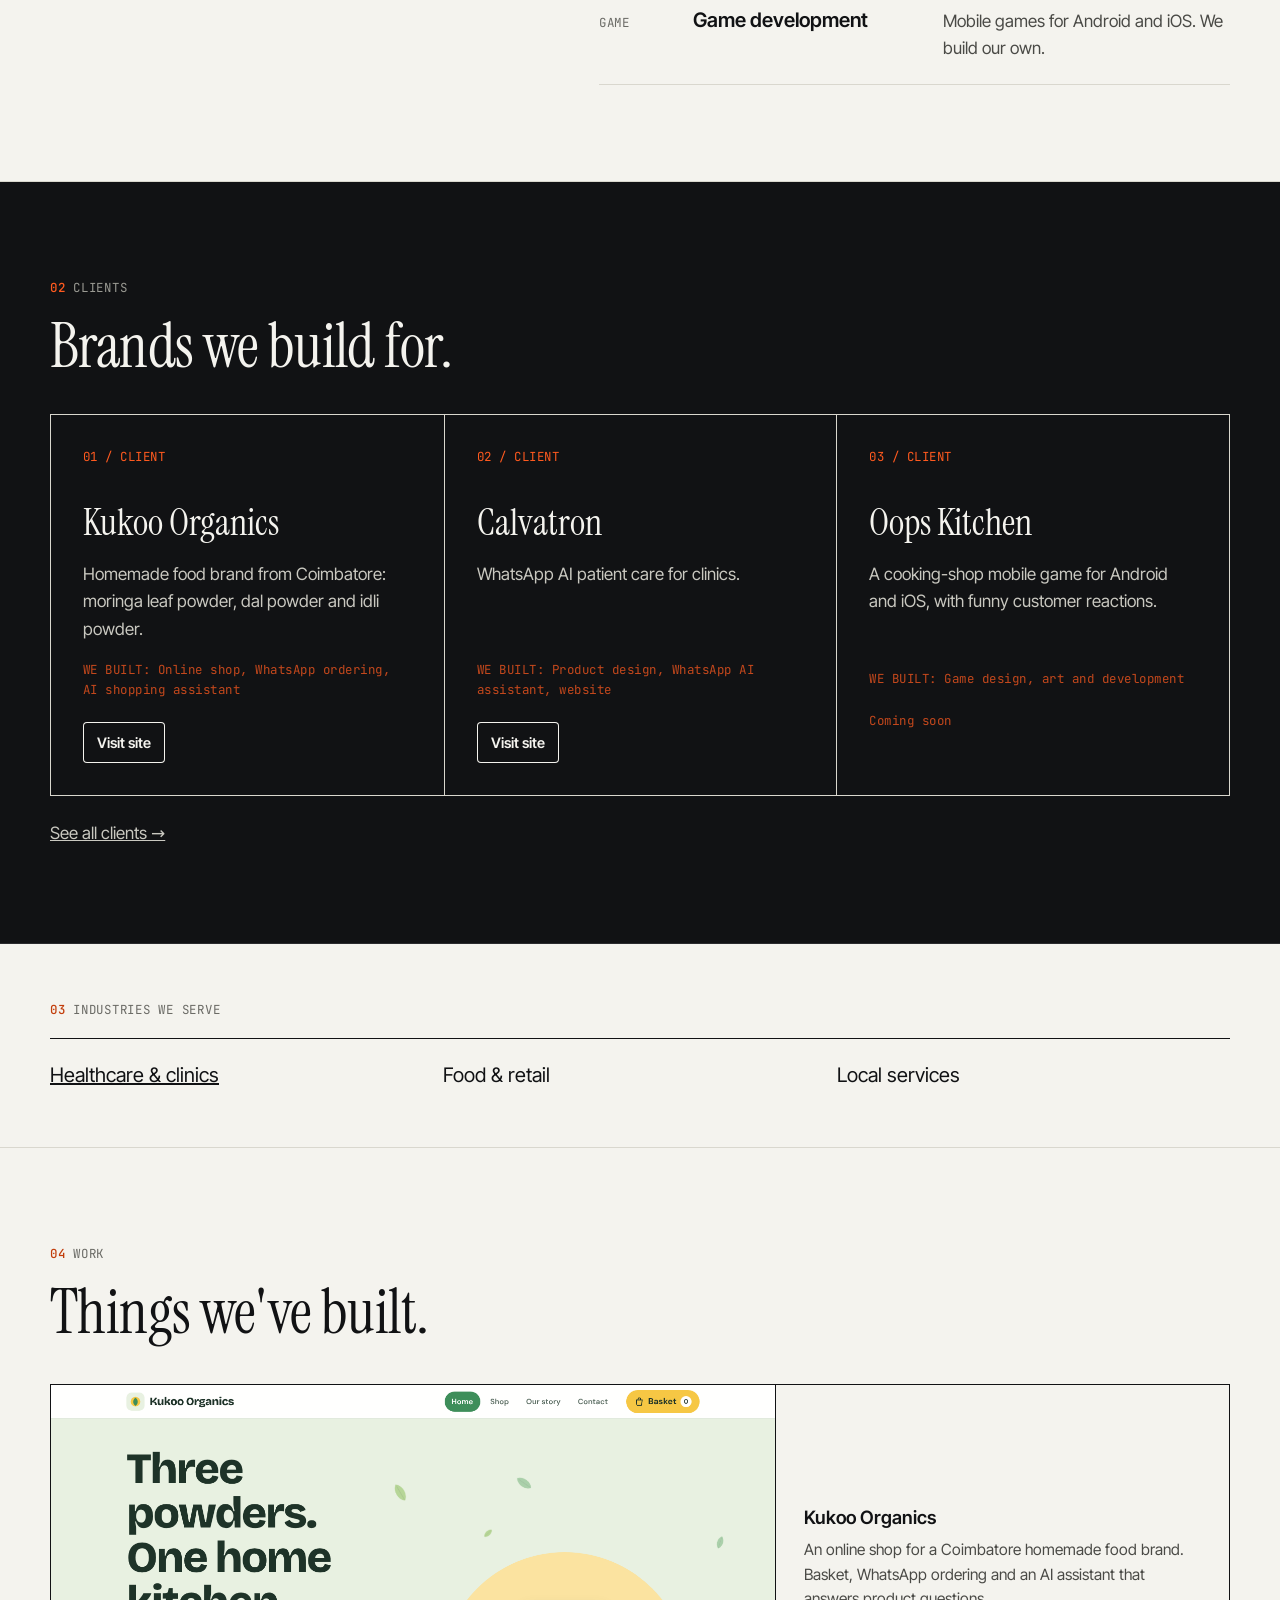
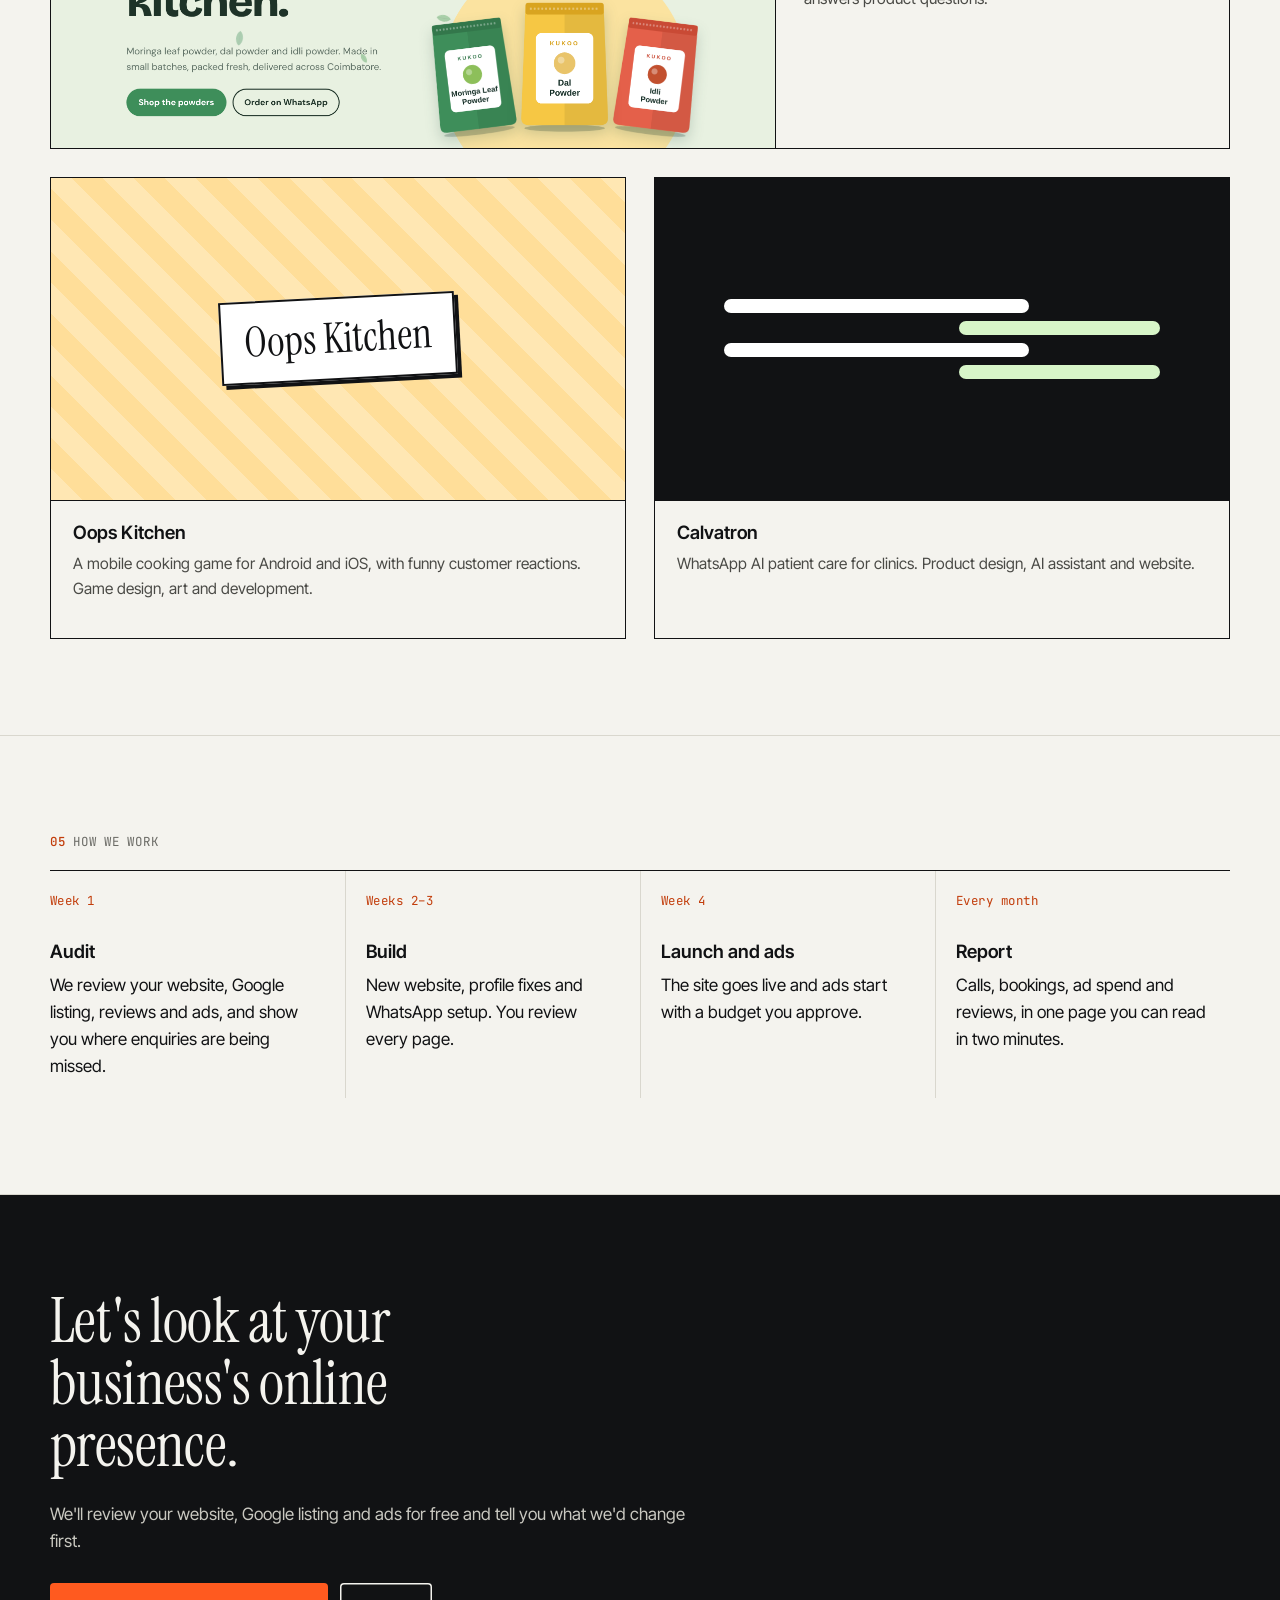
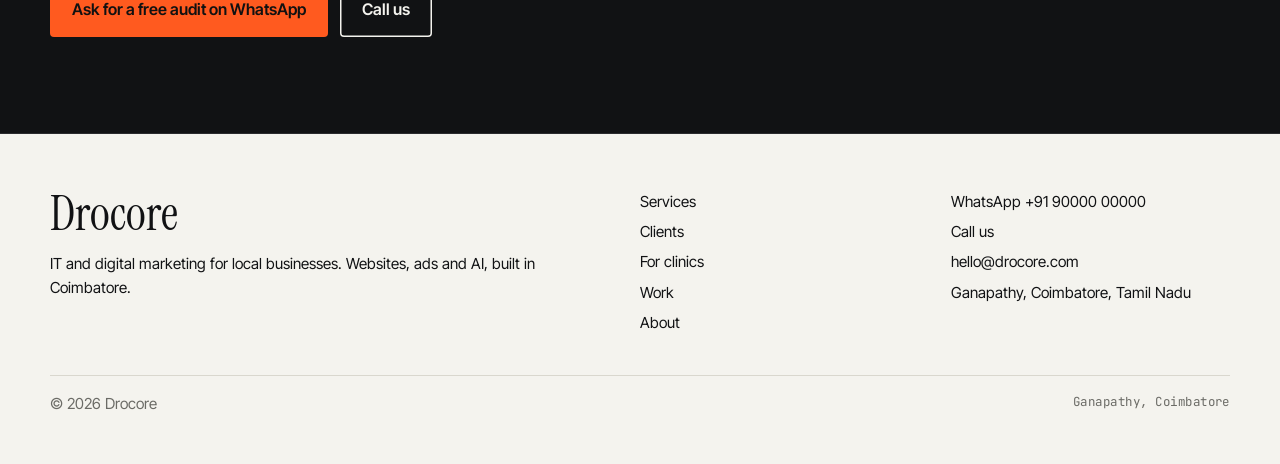
==== commit 5fe7dd94: "Show the full Kukoo hero in a full-width work card Co-Authored-By: Claude Opus 5.5 <noreply@anthropi" ====
--- a/index.html
+++ b/index.html
@@ -91,7 +91,7 @@
     <h2>Things we've built.</h2>
     <div class="work" style="margin-top:40px">
       <a class="proj" data-href="kukoo_url" href="#">
-        <div class="shot"><img src="assets/work/kukoo-organics.png" alt="Homemade food online shop home page" width="1200" height="630" loading="lazy"></div>
+        <div class="shot"><img src="assets/work/kukoo-organics.png" alt="Homemade food online shop home page" width="1440" height="721" loading="lazy"></div>
         <div class="body"><h3 data-company="kukoo"></h3><p>An online shop for a Coimbatore homemade food brand. Basket, WhatsApp ordering and an AI assistant that answers product questions.</p></div>
       </a>
       <a class="proj" href="work.html#oops-kitchen">
--- a/css/style.css
+++ b/css/style.css
@@ -177,7 +177,11 @@
 
 /* Work */
 .work { display: grid; grid-template-columns: 1.3fr 1fr; gap: 28px; }
-.work .proj:first-child { grid-row: span 2; }
+.work { grid-template-columns: 1fr 1fr; }
+.work .proj:first-child { grid-column: 1 / -1; display: grid; grid-template-columns: 1.6fr 1fr; }
+.work .proj:first-child .shot { aspect-ratio: 1440 / 721; border-bottom: 0; border-right: 1px solid var(--ink); }
+.work .proj:first-child .body { align-self: center; padding: 28px; }
+@media (max-width: 900px) { .work .proj:first-child { display: flex; } .work .proj:first-child .shot { border-right: 0; border-bottom: 1px solid var(--ink); } }
 @media (max-width: 900px) { .work { grid-template-columns: 1fr; } .work .proj:first-child { grid-row: auto; } }
 .proj { position: relative; border: 1px solid var(--ink); background: var(--bg); text-decoration: none; display: flex; flex-direction: column; transition: transform .2s; }
 .proj:hover { transform: translate(-3px, -3px); box-shadow: 3px 3px 0 var(--ink); }
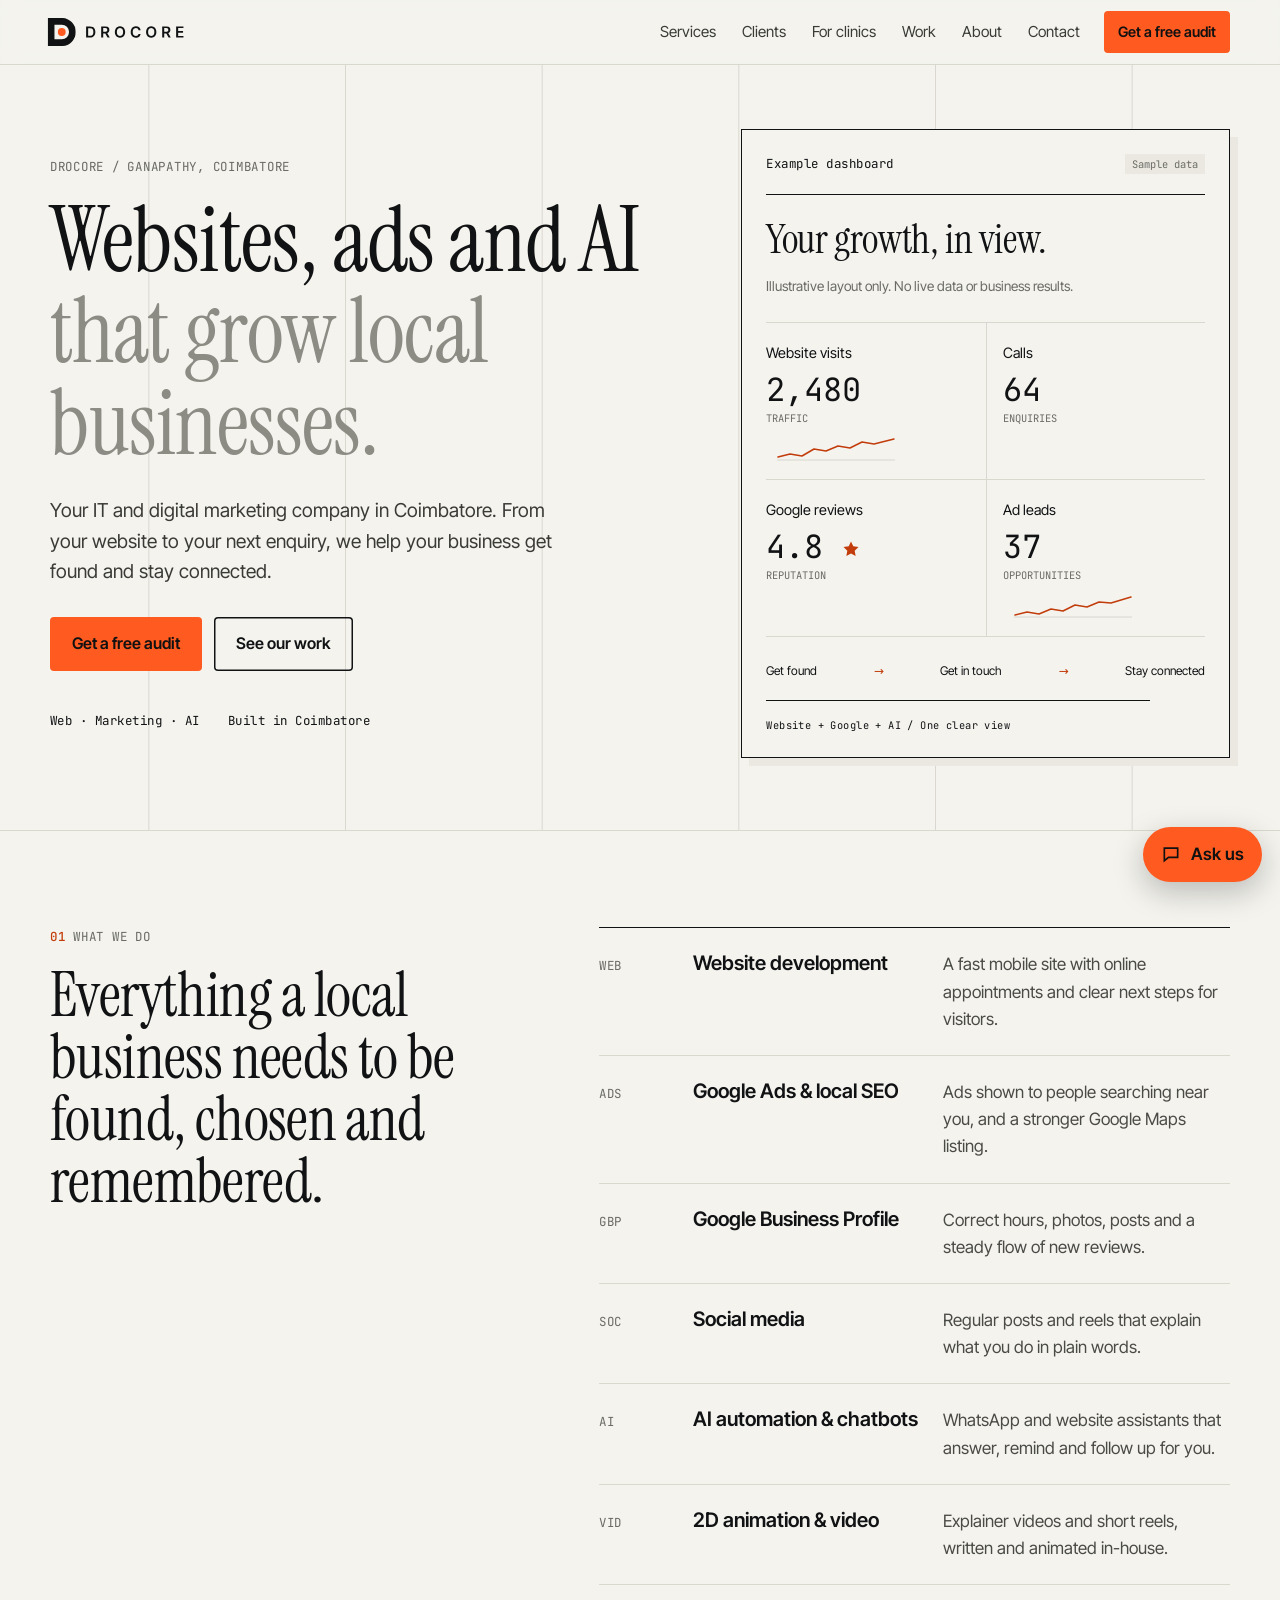
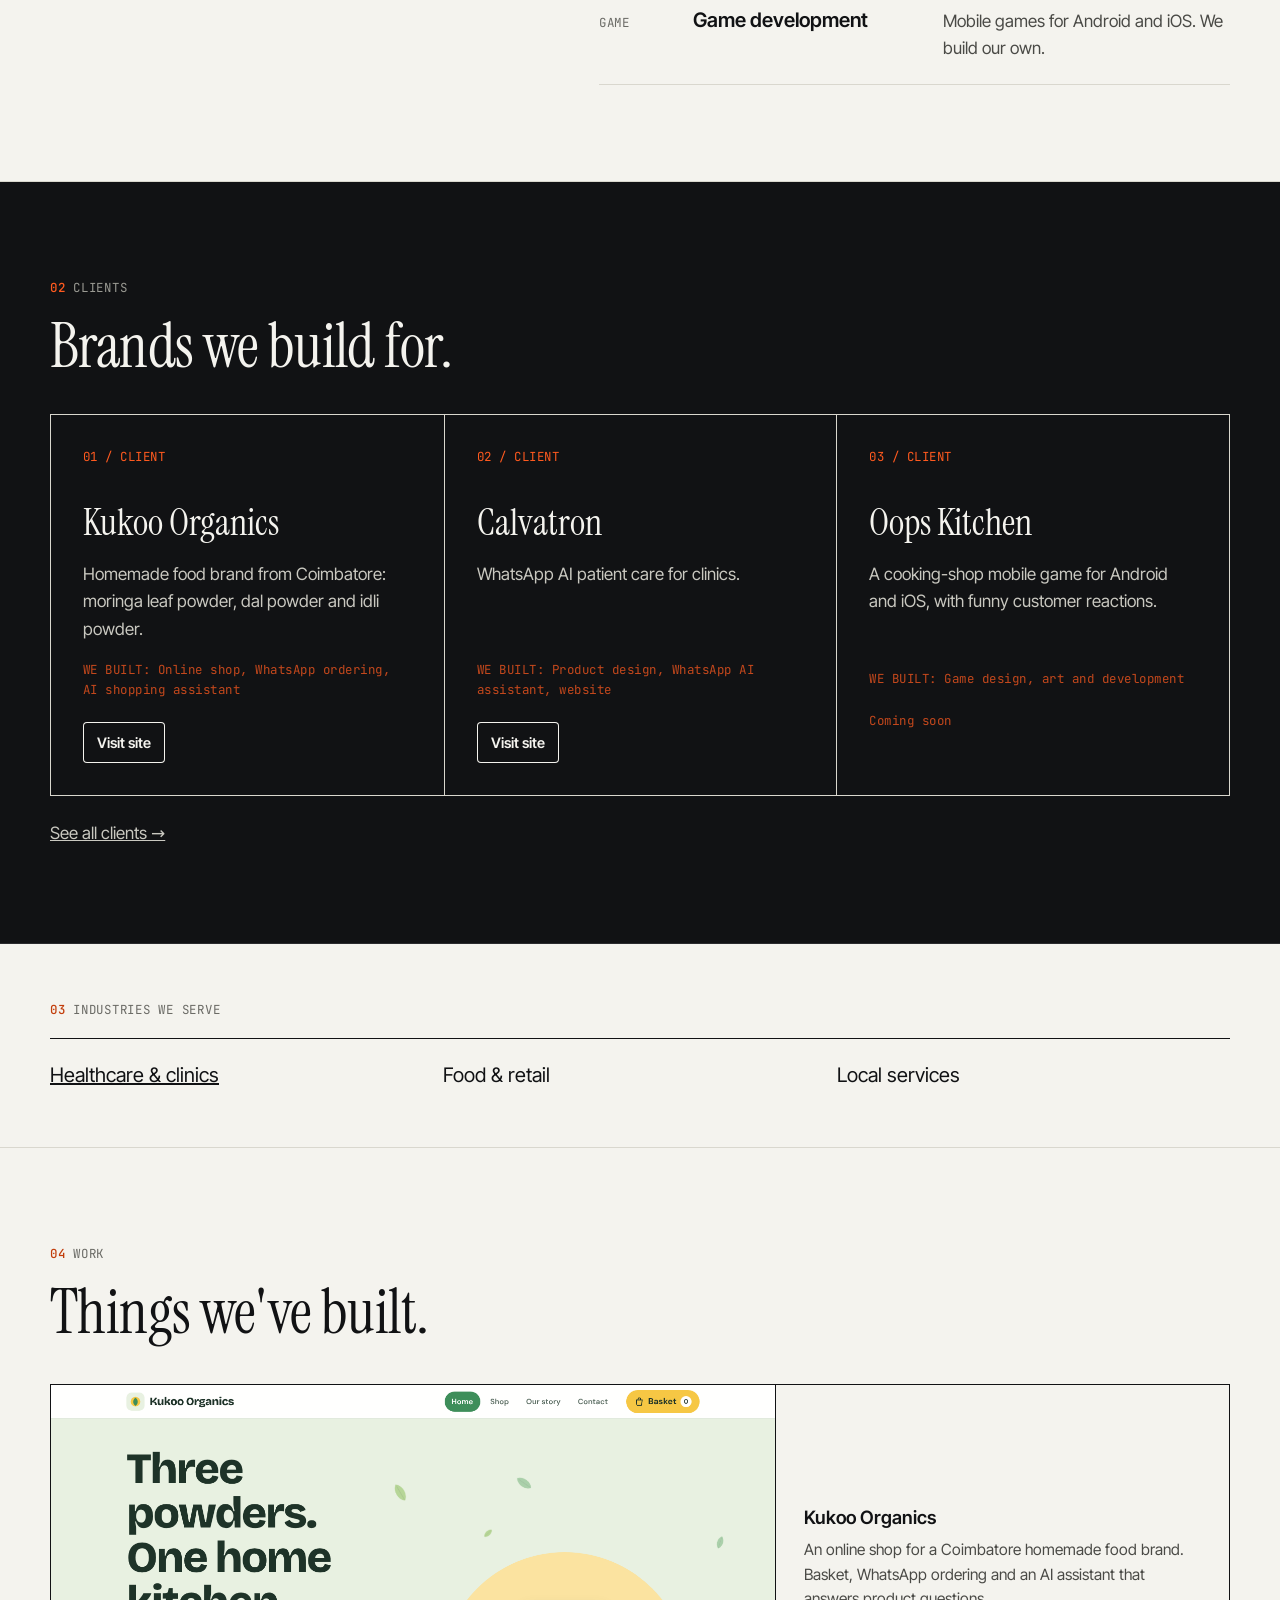
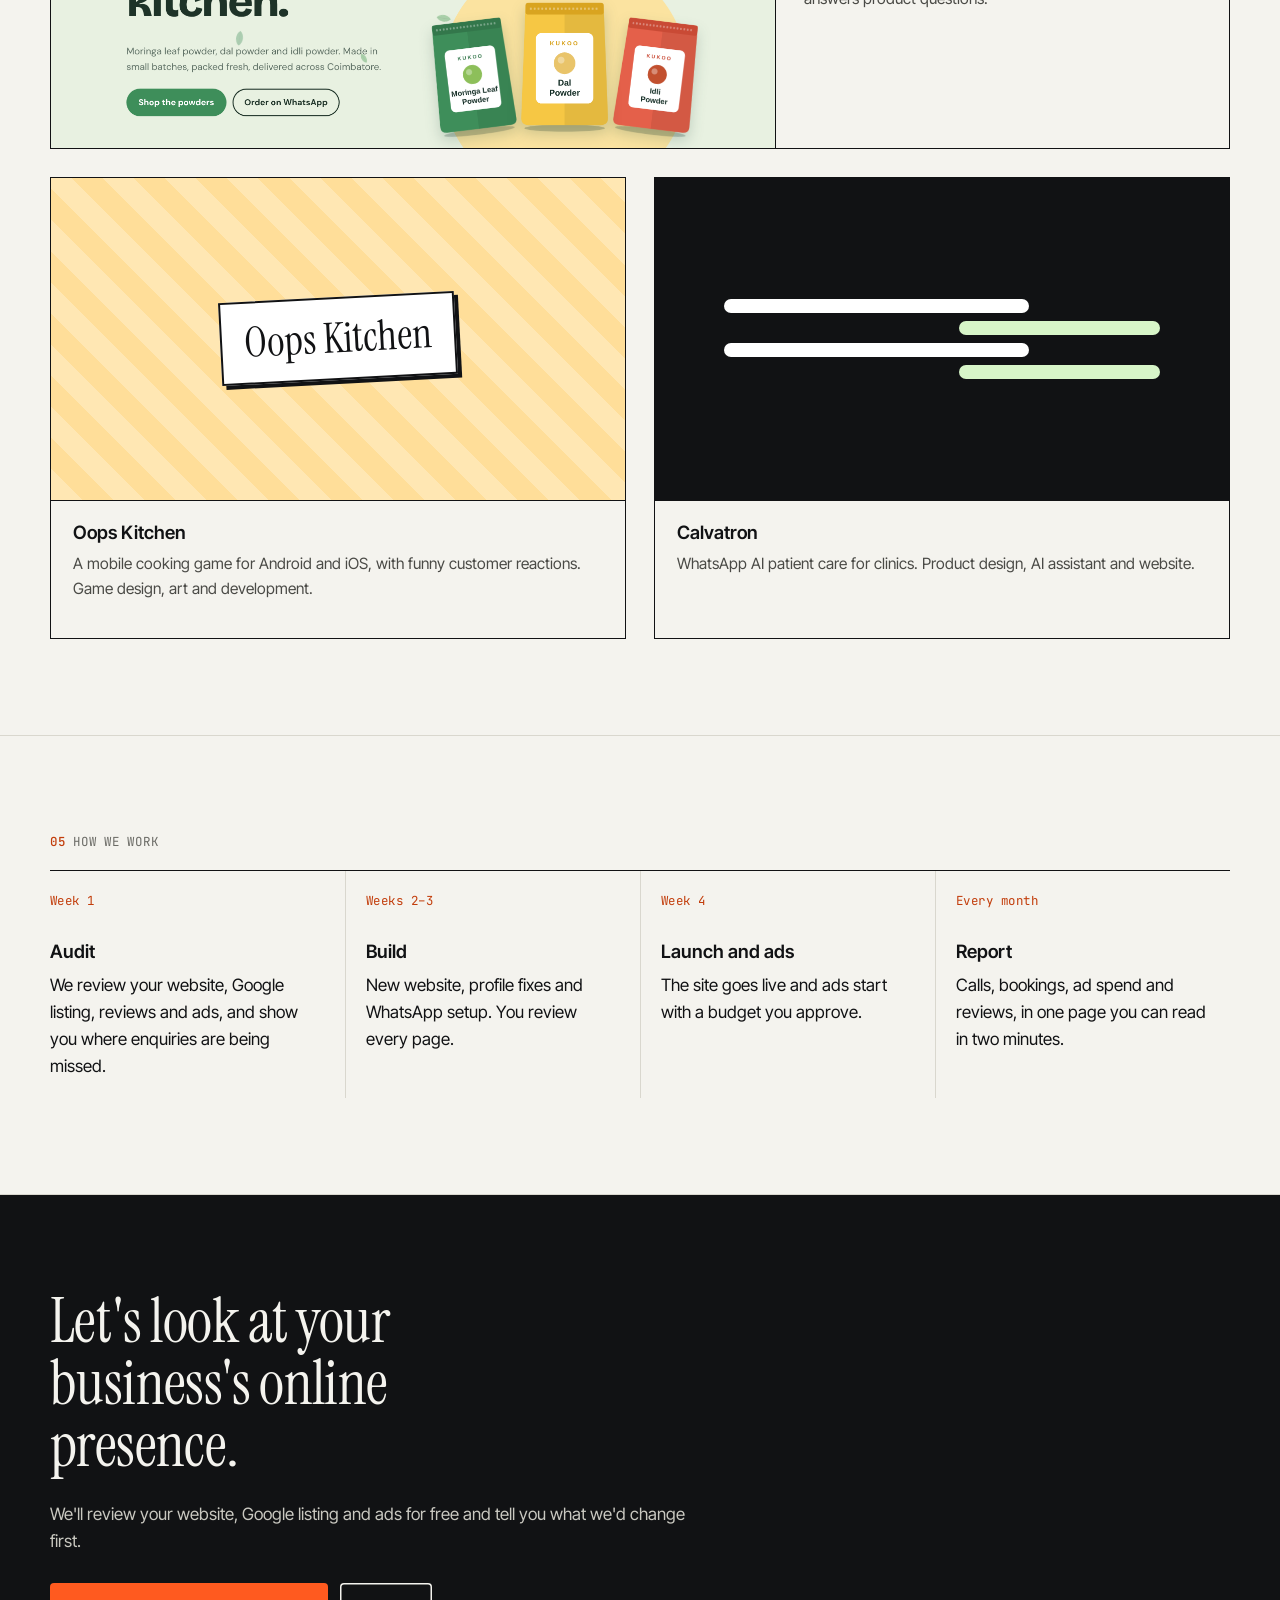
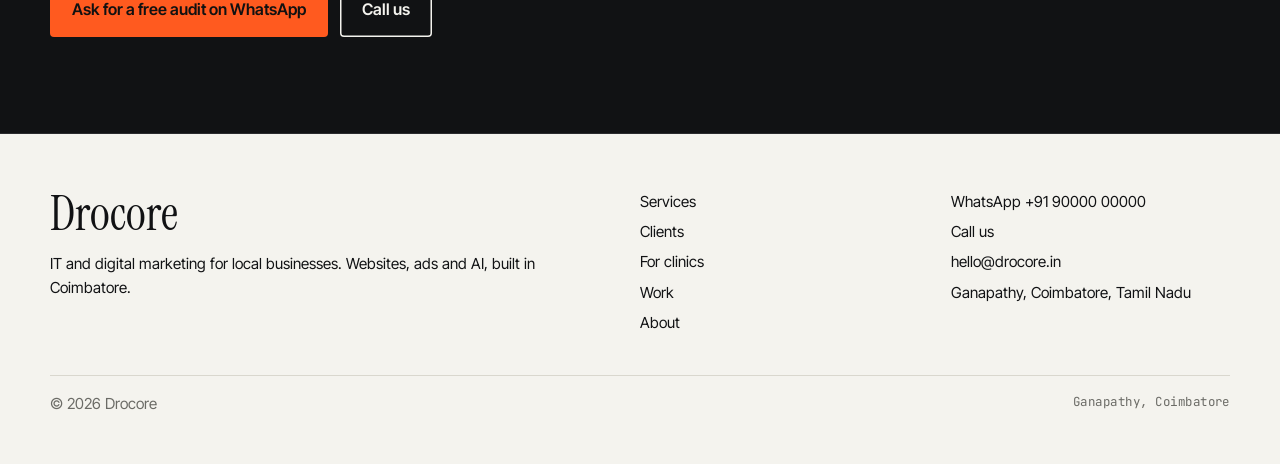
==== commit d0f1fb1e: "Use the live domain drocore.in Co-Authored-By: Claude Opus 5.5 <noreply@anthropic.com> Claude-Sessio" ====
--- a/index.html
+++ b/index.html
@@ -7,13 +7,13 @@
 <meta name="description" content="Websites, ads and AI that grow local businesses. IT and digital marketing from Ganapathy, Coimbatore.">
 <meta property="og:title" content="IT and digital marketing company in Coimbatore">
 <meta property="og:description" content="Websites, ads and AI that grow local businesses. IT and digital marketing from Ganapathy, Coimbatore.">
-<meta property="og:image" content="https://drocore.com/assets/og.png">
+<meta property="og:image" content="https://drocore.in/assets/og.png">
 <meta name="theme-color" content="#F4F3EE">
 <link rel="icon" href="assets/icons/favicon.svg" type="image/svg+xml">
 <link rel="apple-touch-icon" href="assets/icons/apple-touch-icon.png">
 <link rel="stylesheet" href="css/fonts.css">
 <link rel="stylesheet" href="css/style.css">
-<script type="application/ld+json">{"@context":"https://schema.org","@graph":[{"@type":["Organization","LocalBusiness"],"@id":"https://drocore.com/#company","name":"Drocore","url":"https://drocore.com","description":"IT and digital marketing company in Ganapathy, Coimbatore: websites, Google Ads, local SEO and AI automation.","address":{"@type":"PostalAddress","addressLocality":"Ganapathy, Coimbatore","addressRegion":"Tamil Nadu","addressCountry":"IN"}},{"@type":"Service","serviceType":"IT and digital marketing","provider":{"@id":"https://drocore.com/#company"},"areaServed":"Coimbatore"}]}</script>
+<script type="application/ld+json">{"@context":"https://schema.org","@graph":[{"@type":["Organization","LocalBusiness"],"@id":"https://drocore.in/#company","name":"Drocore","url":"https://drocore.in","description":"IT and digital marketing company in Ganapathy, Coimbatore: websites, Google Ads, local SEO and AI automation.","address":{"@type":"PostalAddress","addressLocality":"Ganapathy, Coimbatore","addressRegion":"Tamil Nadu","addressCountry":"IN"}},{"@type":"Service","serviceType":"IT and digital marketing","provider":{"@id":"https://drocore.in/#company"},"areaServed":"Coimbatore"}]}</script>
 </head>
 <body data-root="">
 <a class="visually-hidden" href="#main">Skip to content</a>
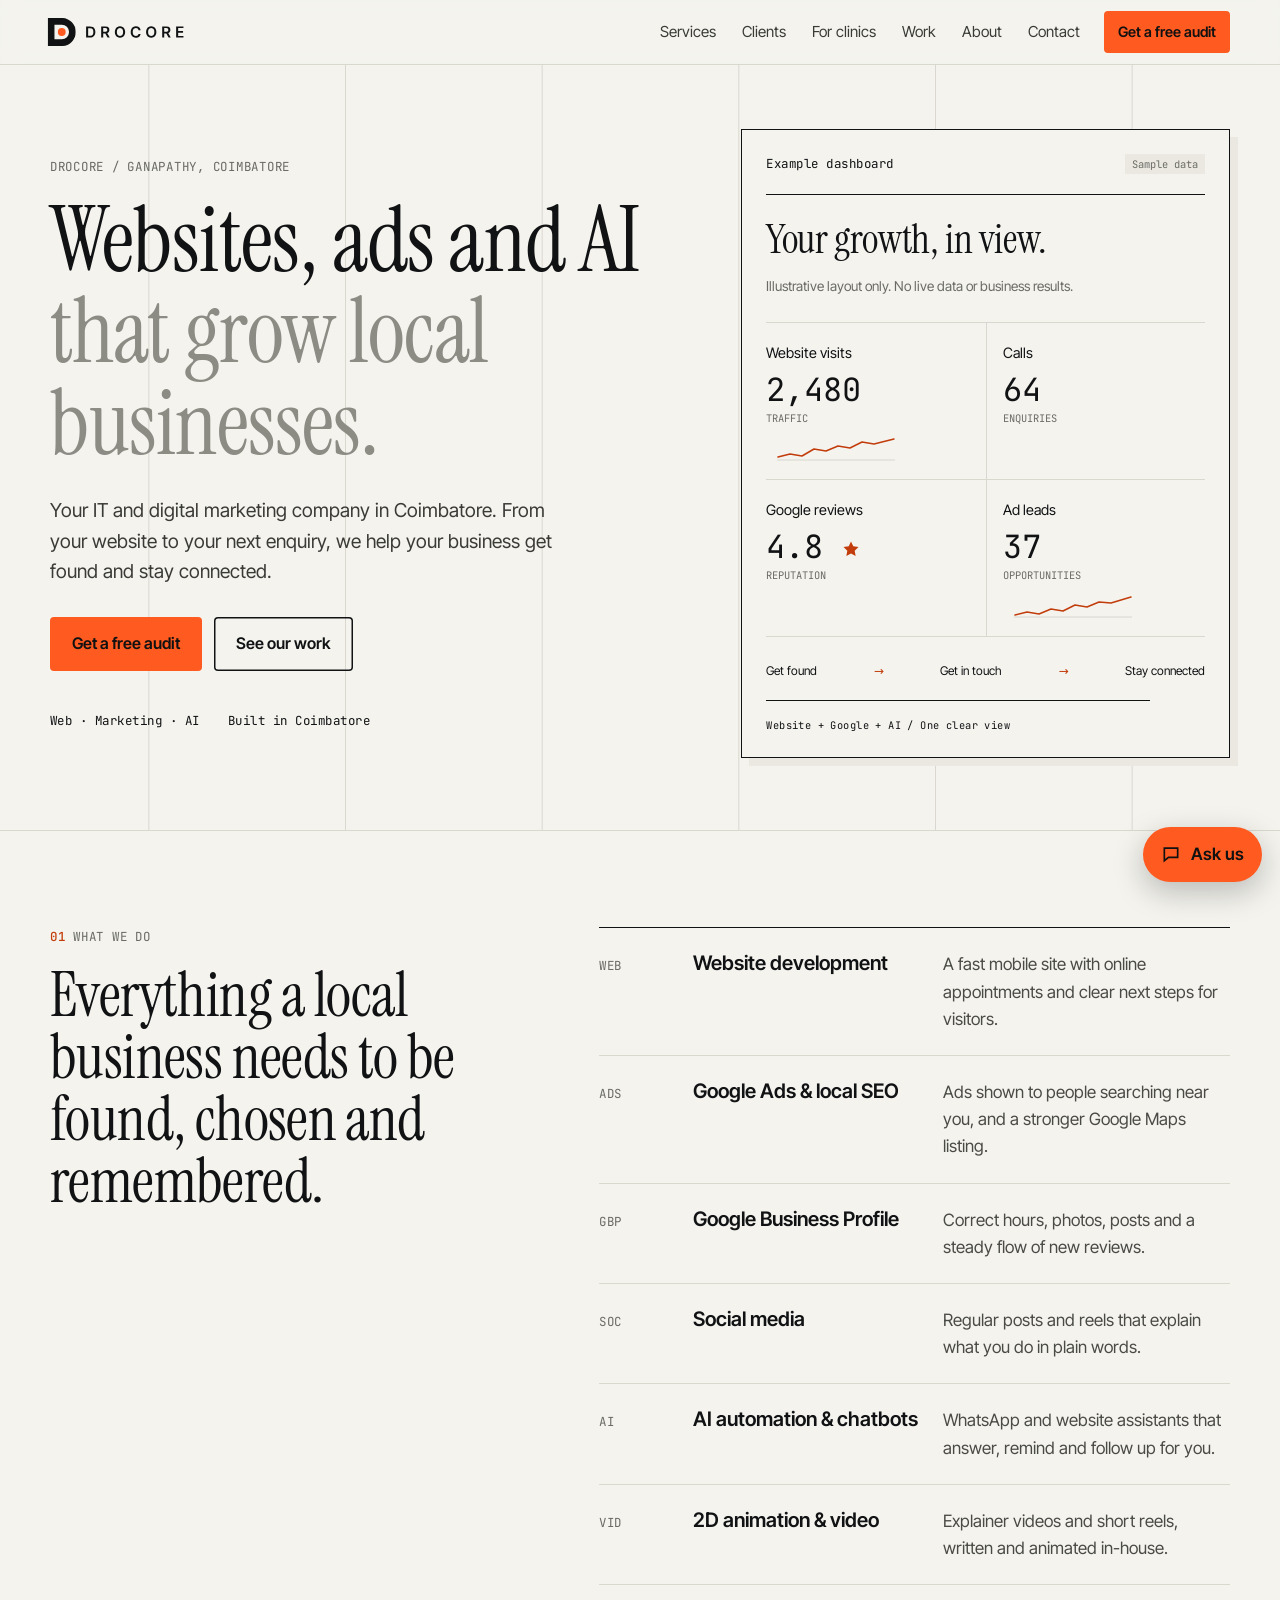
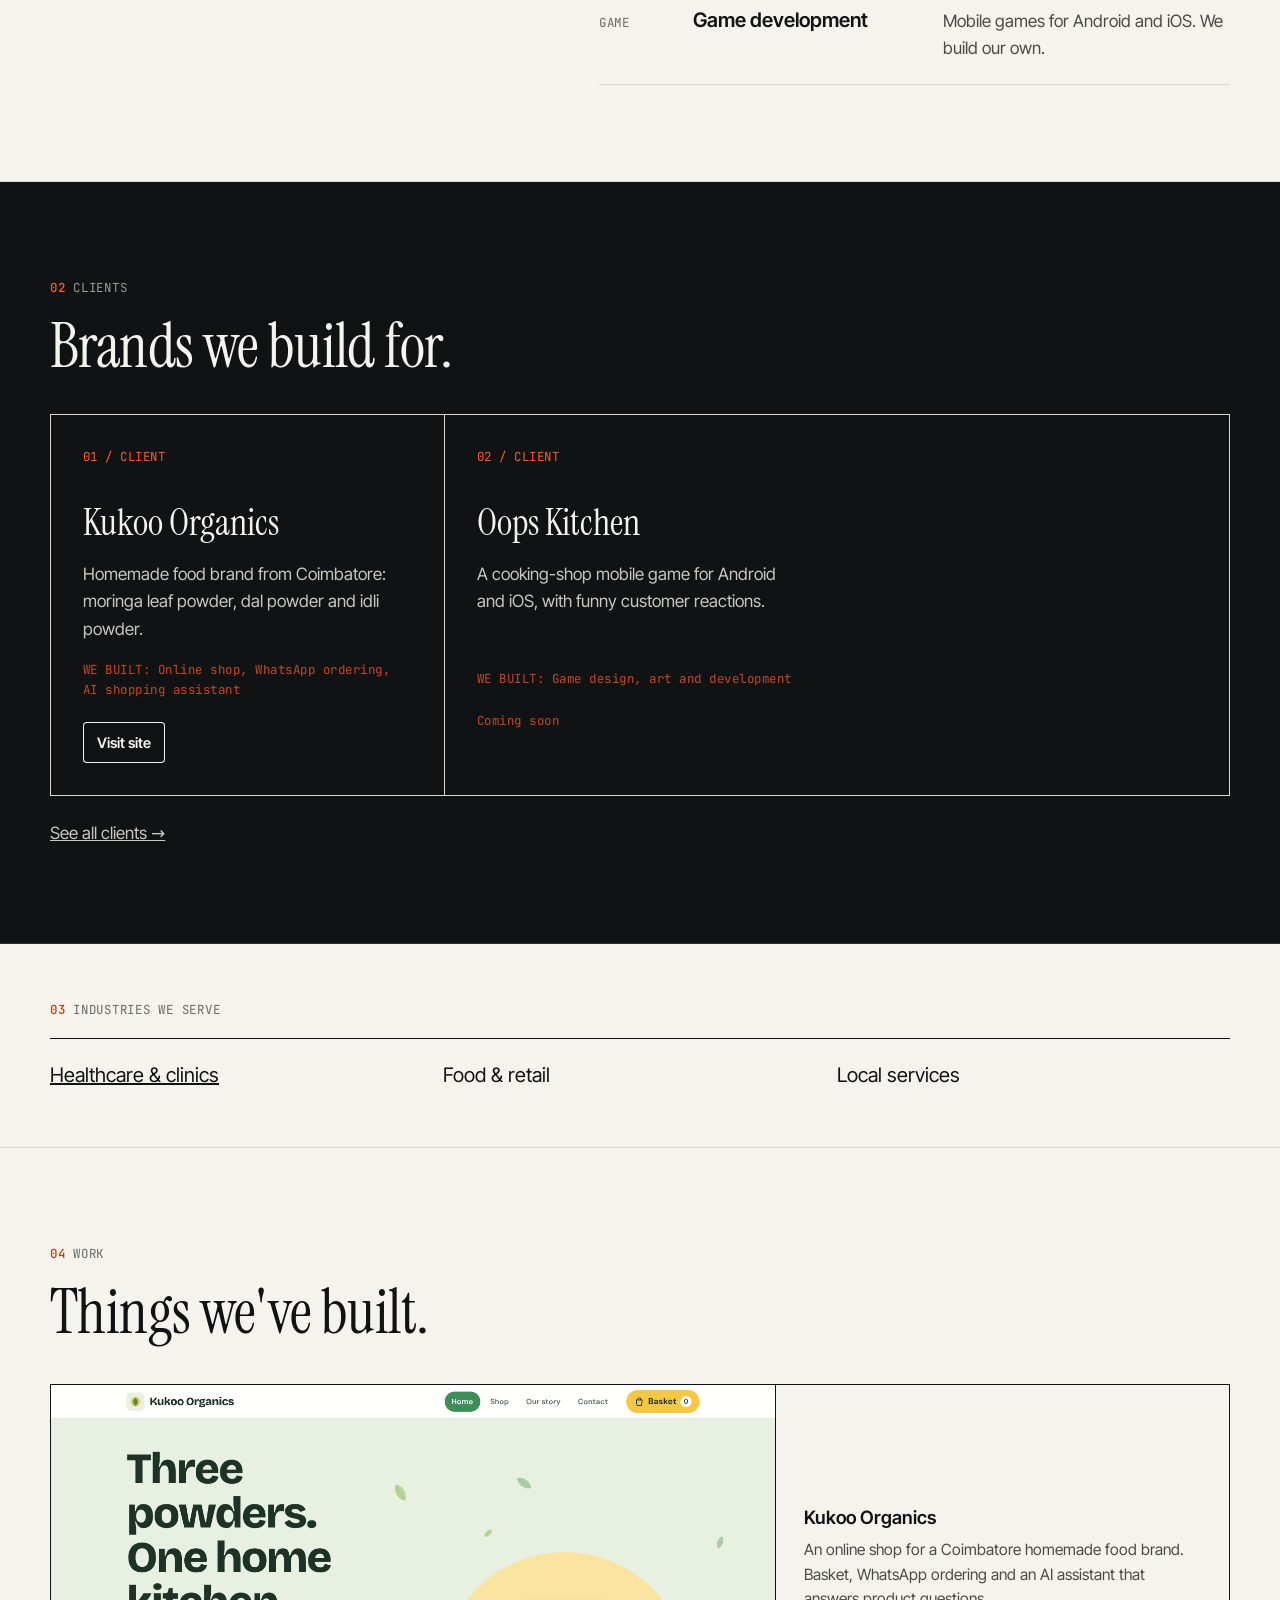
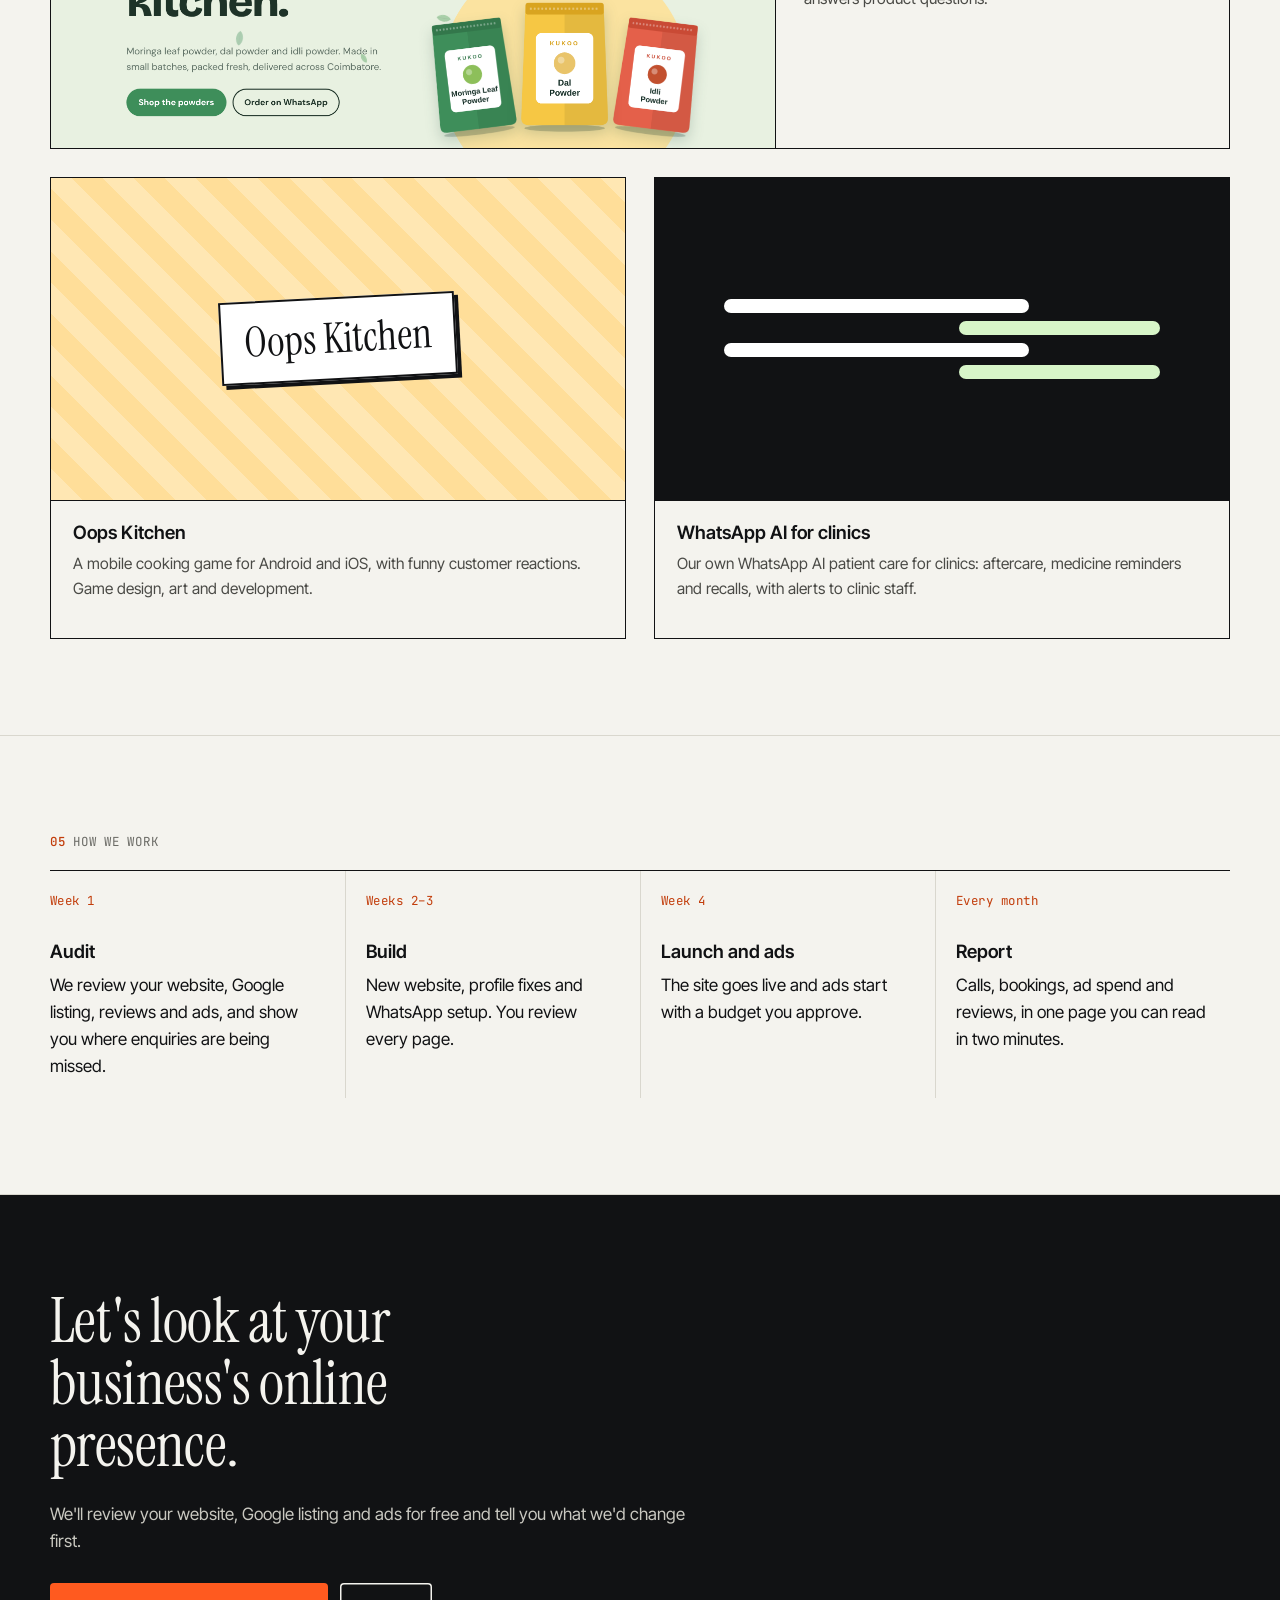
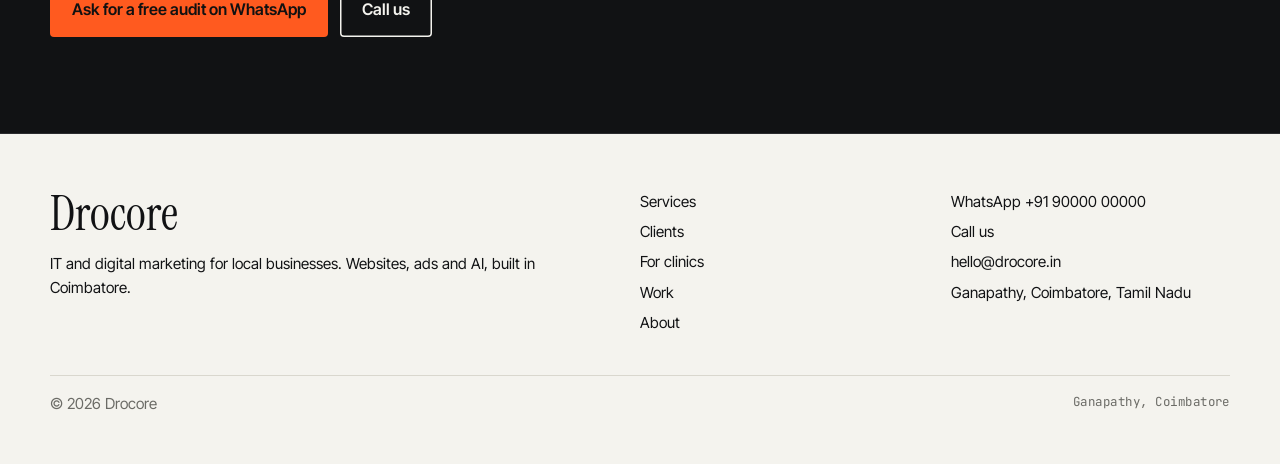
==== commit 997e0bfa: "Remove the Calvatron name; present WhatsApp AI as Drocore's own Calvatron is no longer listed as a c" ====
--- a/index.html
+++ b/index.html
@@ -98,9 +98,9 @@
         <div class="shot"><div class="game-tile"><span data-site="game"></span></div></div>
         <div class="body"><h3 data-site="game"></h3><p>A mobile cooking game for Android and iOS, with funny customer reactions. Game design, art and development.</p></div>
       </a>
-      <a class="proj" data-company-link="calvatron" href="https://calvatron.com" target="_blank" rel="noopener noreferrer">
+      <a class="proj" href="industries/healthcare.html">
         <div class="shot"><div class="chat-tile"><i></i><i></i><i></i><i></i></div></div>
-        <div class="body"><h3 data-company="calvatron"></h3><p>WhatsApp AI patient care for clinics. Product design, AI assistant and website.</p></div>
+        <div class="body"><h3>WhatsApp AI for clinics</h3><p>Our own WhatsApp AI patient care for clinics: aftercare, medicine reminders and recalls, with alerts to clinic staff.</p></div>
       </a>
     </div>
   </div>
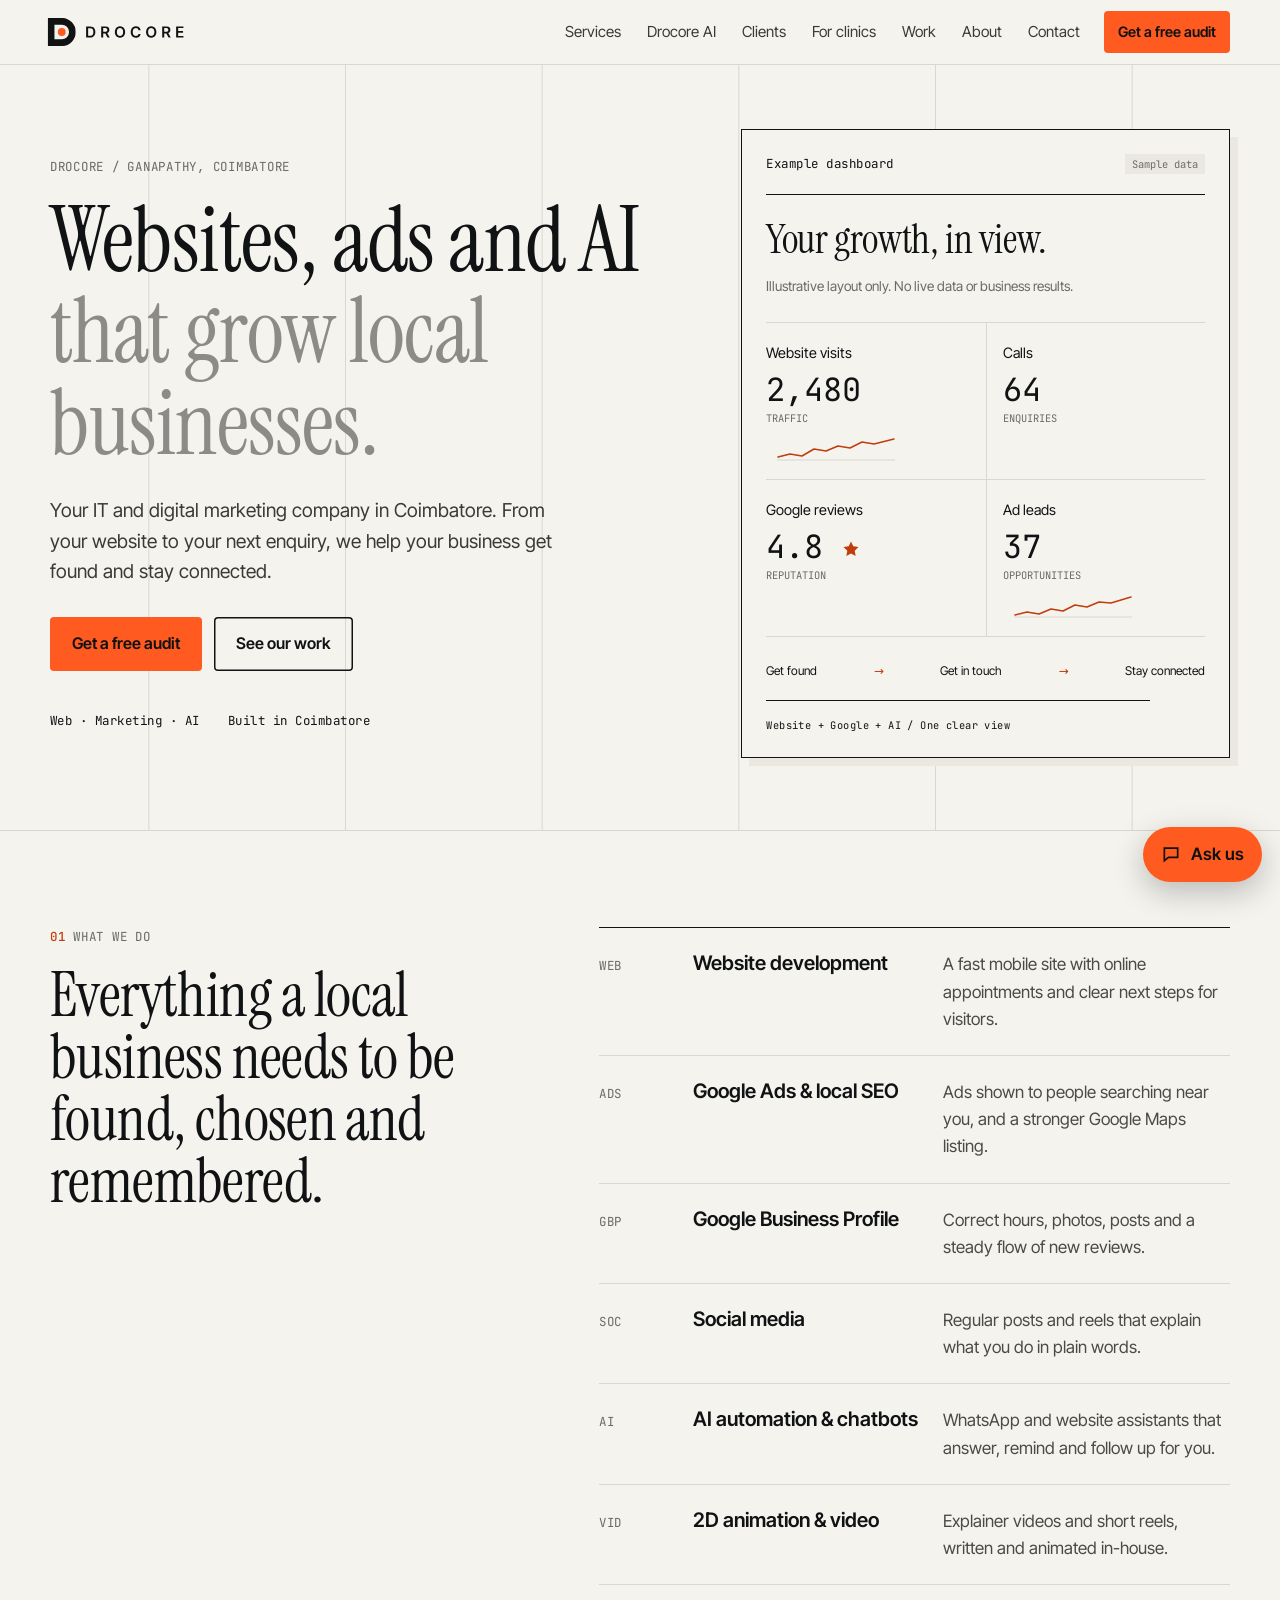
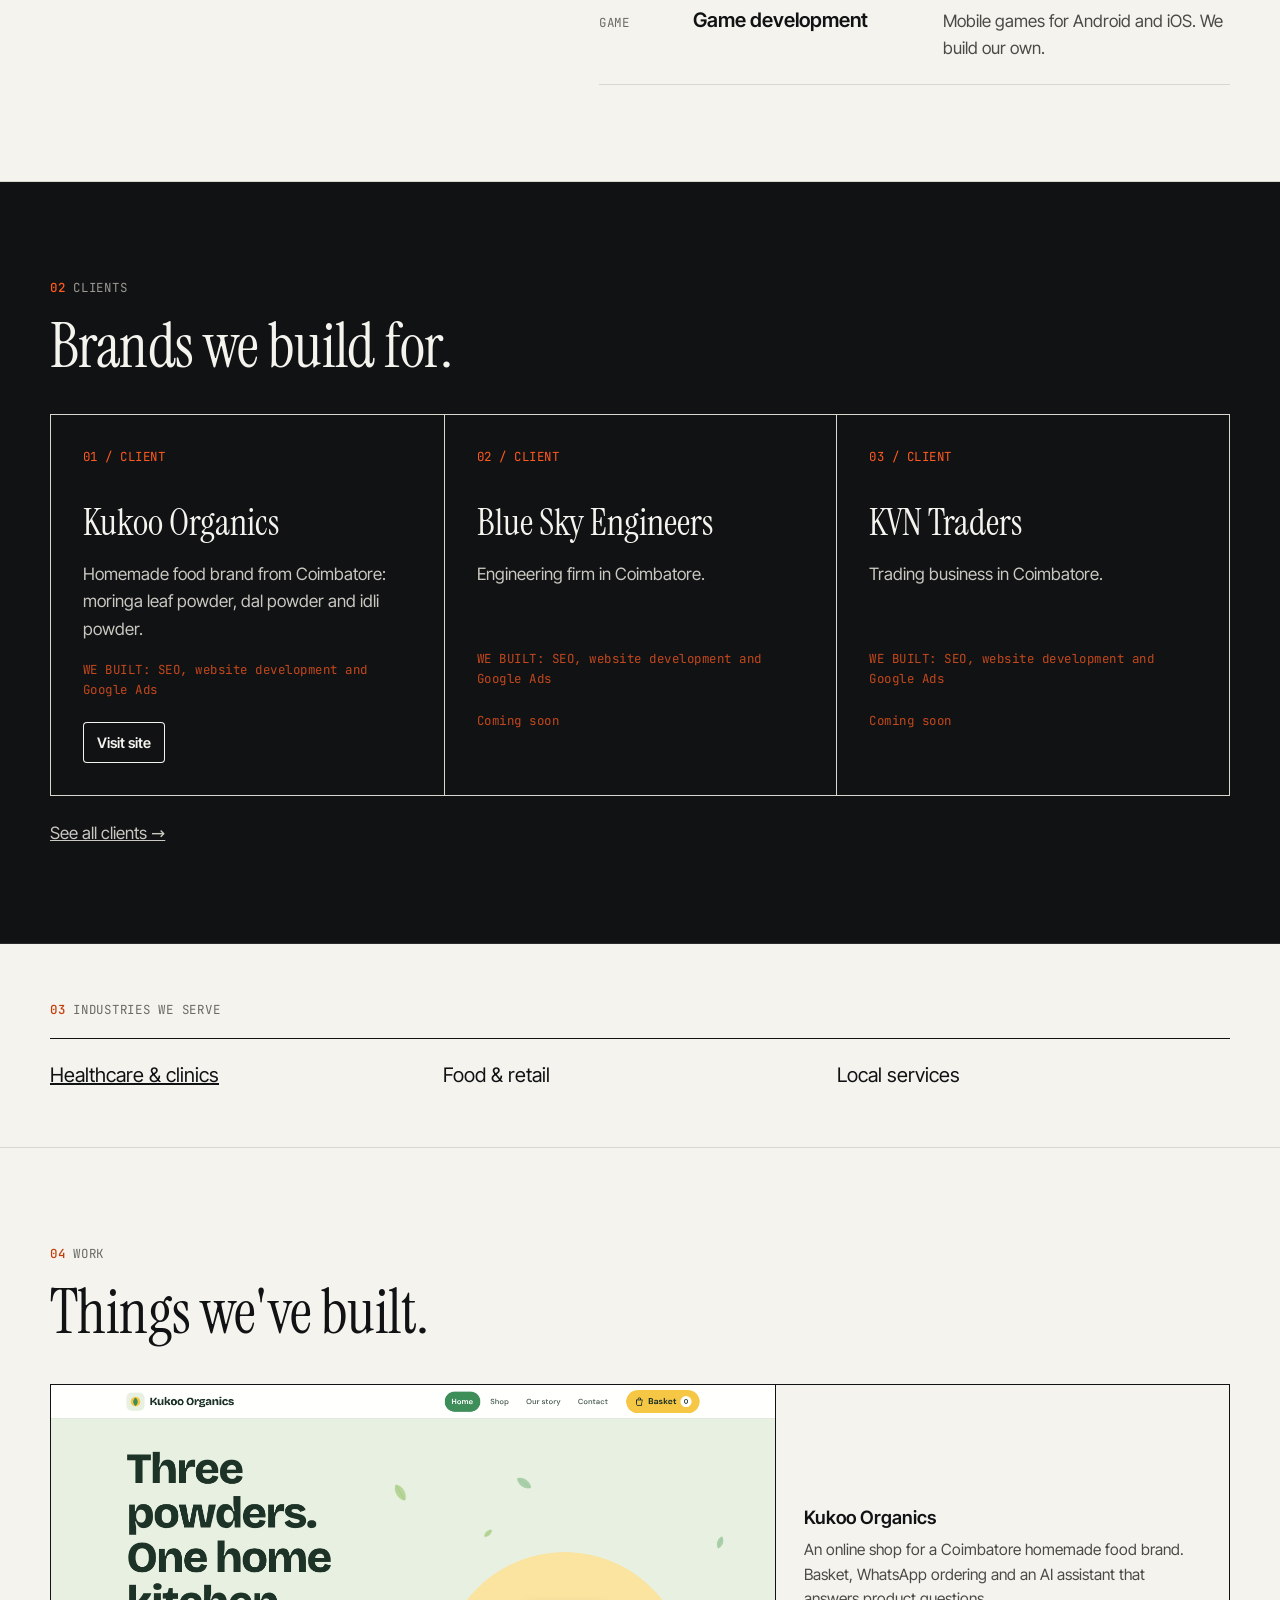
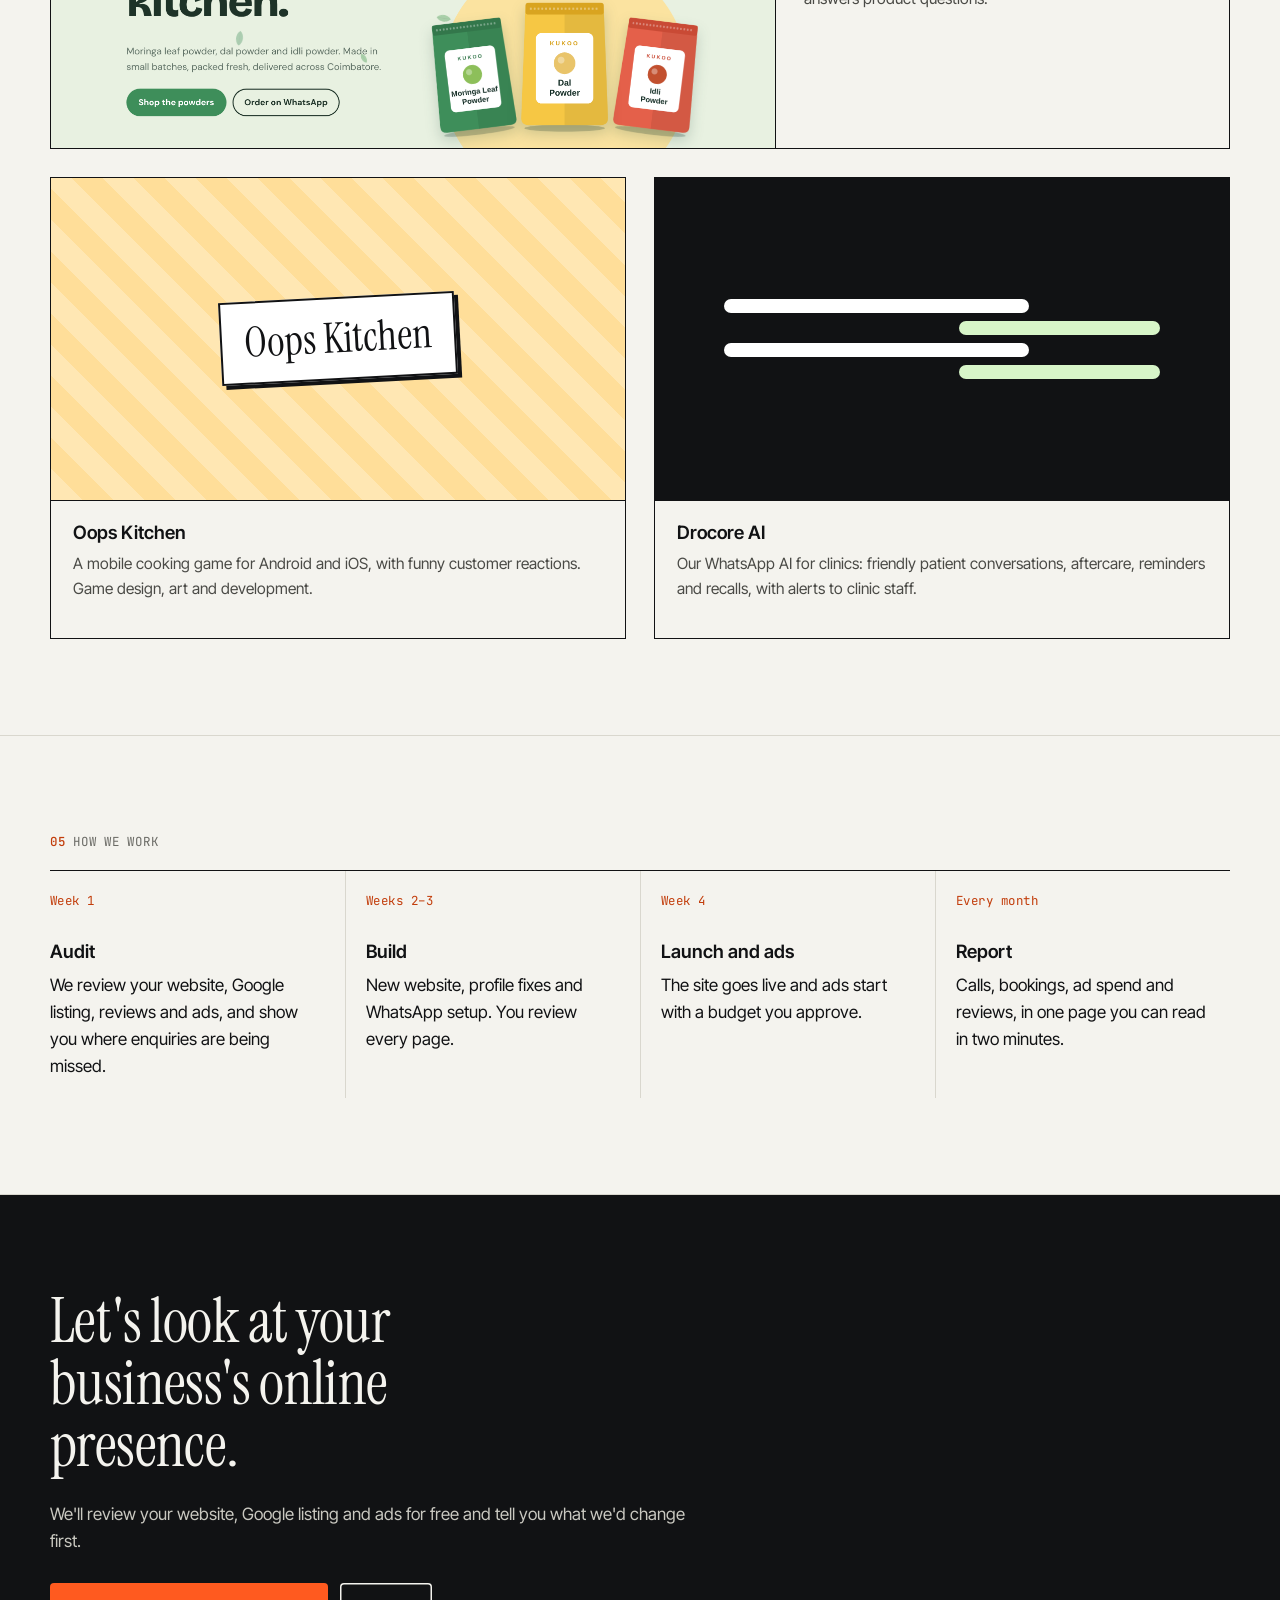
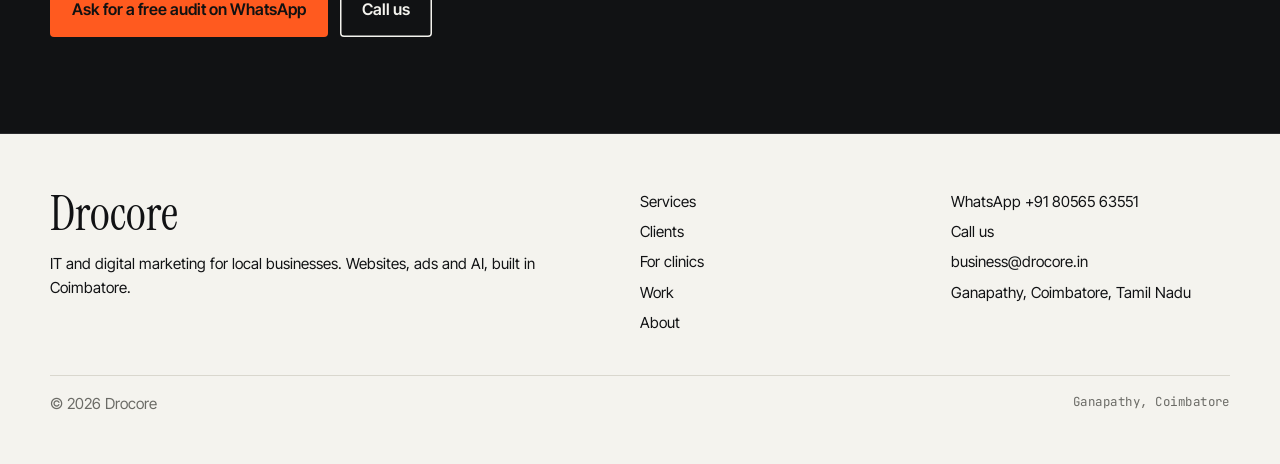
==== commit 4348a54e: "Add Drocore AI product page; clients are Kukoo, Blue Sky and KVN Traders Drocore AI gets its own pag" ====
--- a/index.html
+++ b/index.html
@@ -98,9 +98,9 @@
         <div class="shot"><div class="game-tile"><span data-site="game"></span></div></div>
         <div class="body"><h3 data-site="game"></h3><p>A mobile cooking game for Android and iOS, with funny customer reactions. Game design, art and development.</p></div>
       </a>
-      <a class="proj" href="industries/healthcare.html">
+      <a class="proj" href="drocore-ai.html">
         <div class="shot"><div class="chat-tile"><i></i><i></i><i></i><i></i></div></div>
-        <div class="body"><h3>WhatsApp AI for clinics</h3><p>Our own WhatsApp AI patient care for clinics: aftercare, medicine reminders and recalls, with alerts to clinic staff.</p></div>
+        <div class="body"><h3>Drocore AI</h3><p>Our WhatsApp AI for clinics: friendly patient conversations, aftercare, reminders and recalls, with alerts to clinic staff.</p></div>
       </a>
     </div>
   </div>
--- a/css/style.css
+++ b/css/style.css
@@ -309,3 +309,17 @@
 @media (max-width: 900px) { .nav .nav-audit { display: inline-flex; margin-top: 12px; } }
 
 .dark .spec-row p { color: #C9C8C0; }
+
+/* Drocore AI page */
+.ai-hero { display: grid; grid-template-columns: 1.3fr 1fr; gap: 56px; align-items: end; }
+.ai-facts { list-style: none; margin: 0; padding: 0; border-top: 1px solid var(--ink); }
+.ai-facts li { display: grid; grid-template-columns: 130px 1fr; gap: 14px; padding: 14px 0; border-bottom: 1px solid var(--line); }
+.ai-facts b { font-family: var(--mono); font-size: .8rem; font-weight: 500; color: var(--signal-ink); }
+.chat-grid { display: grid; grid-template-columns: repeat(2, 1fr); gap: 24px; margin-top: 36px; }
+.chat-card { border: 1px solid var(--ink); background: #E9E4DA; min-width: 0; }
+.chat-card h3 { margin: 0; padding: 12px 16px; background: var(--bg); border-bottom: 1px solid var(--ink); font-size: 1rem; }
+.chat-thread { padding: 16px; display: flex; flex-direction: column; gap: 8px; }
+.chat-thread .b { margin: 0; max-width: 85%; padding: 8px 12px; border-radius: 8px; font-size: .92rem; line-height: 1.4; box-shadow: 0 1px 0 rgba(0,0,0,.08); }
+.chat-thread .bot { background: #fff; align-self: flex-start; border-top-left-radius: 0; }
+.chat-thread .pt { background: #D7F5C8; align-self: flex-end; border-top-right-radius: 0; }
+@media (max-width: 860px) { .ai-hero, .chat-grid { grid-template-columns: 1fr; } }
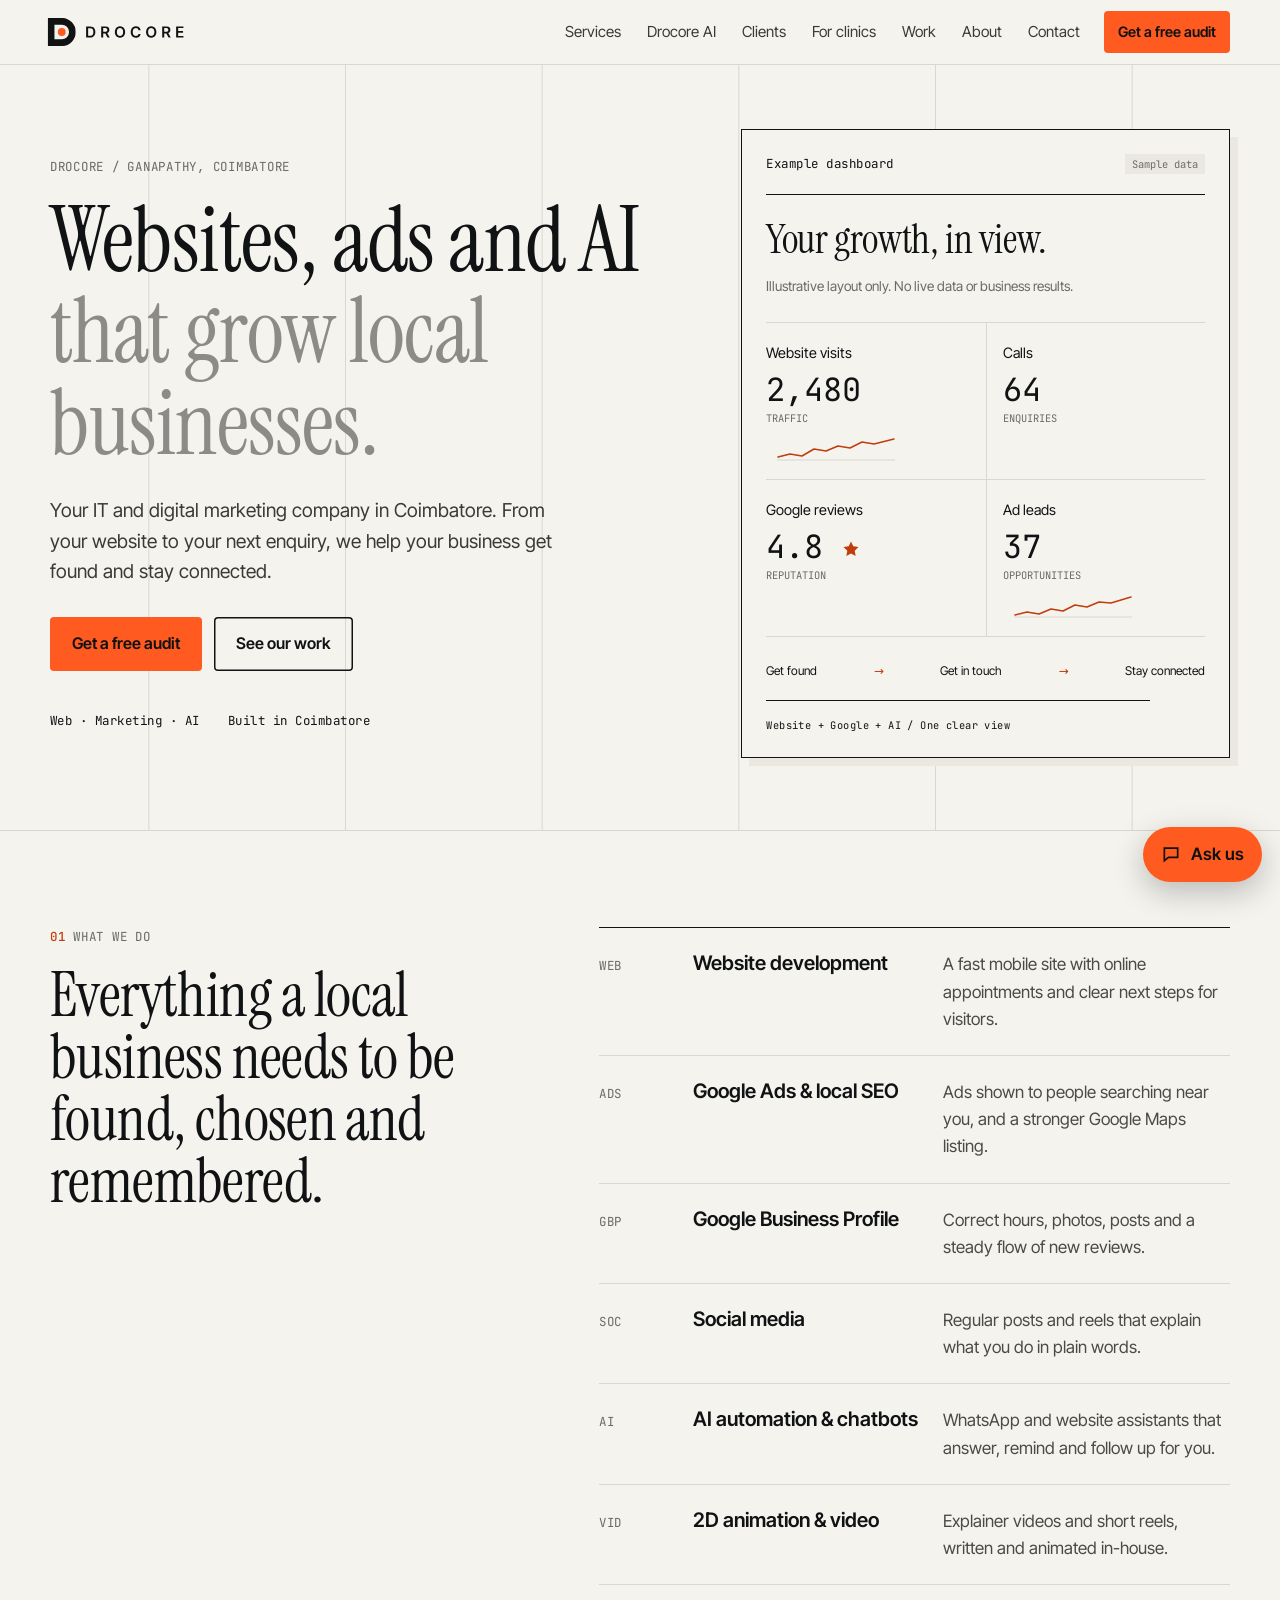
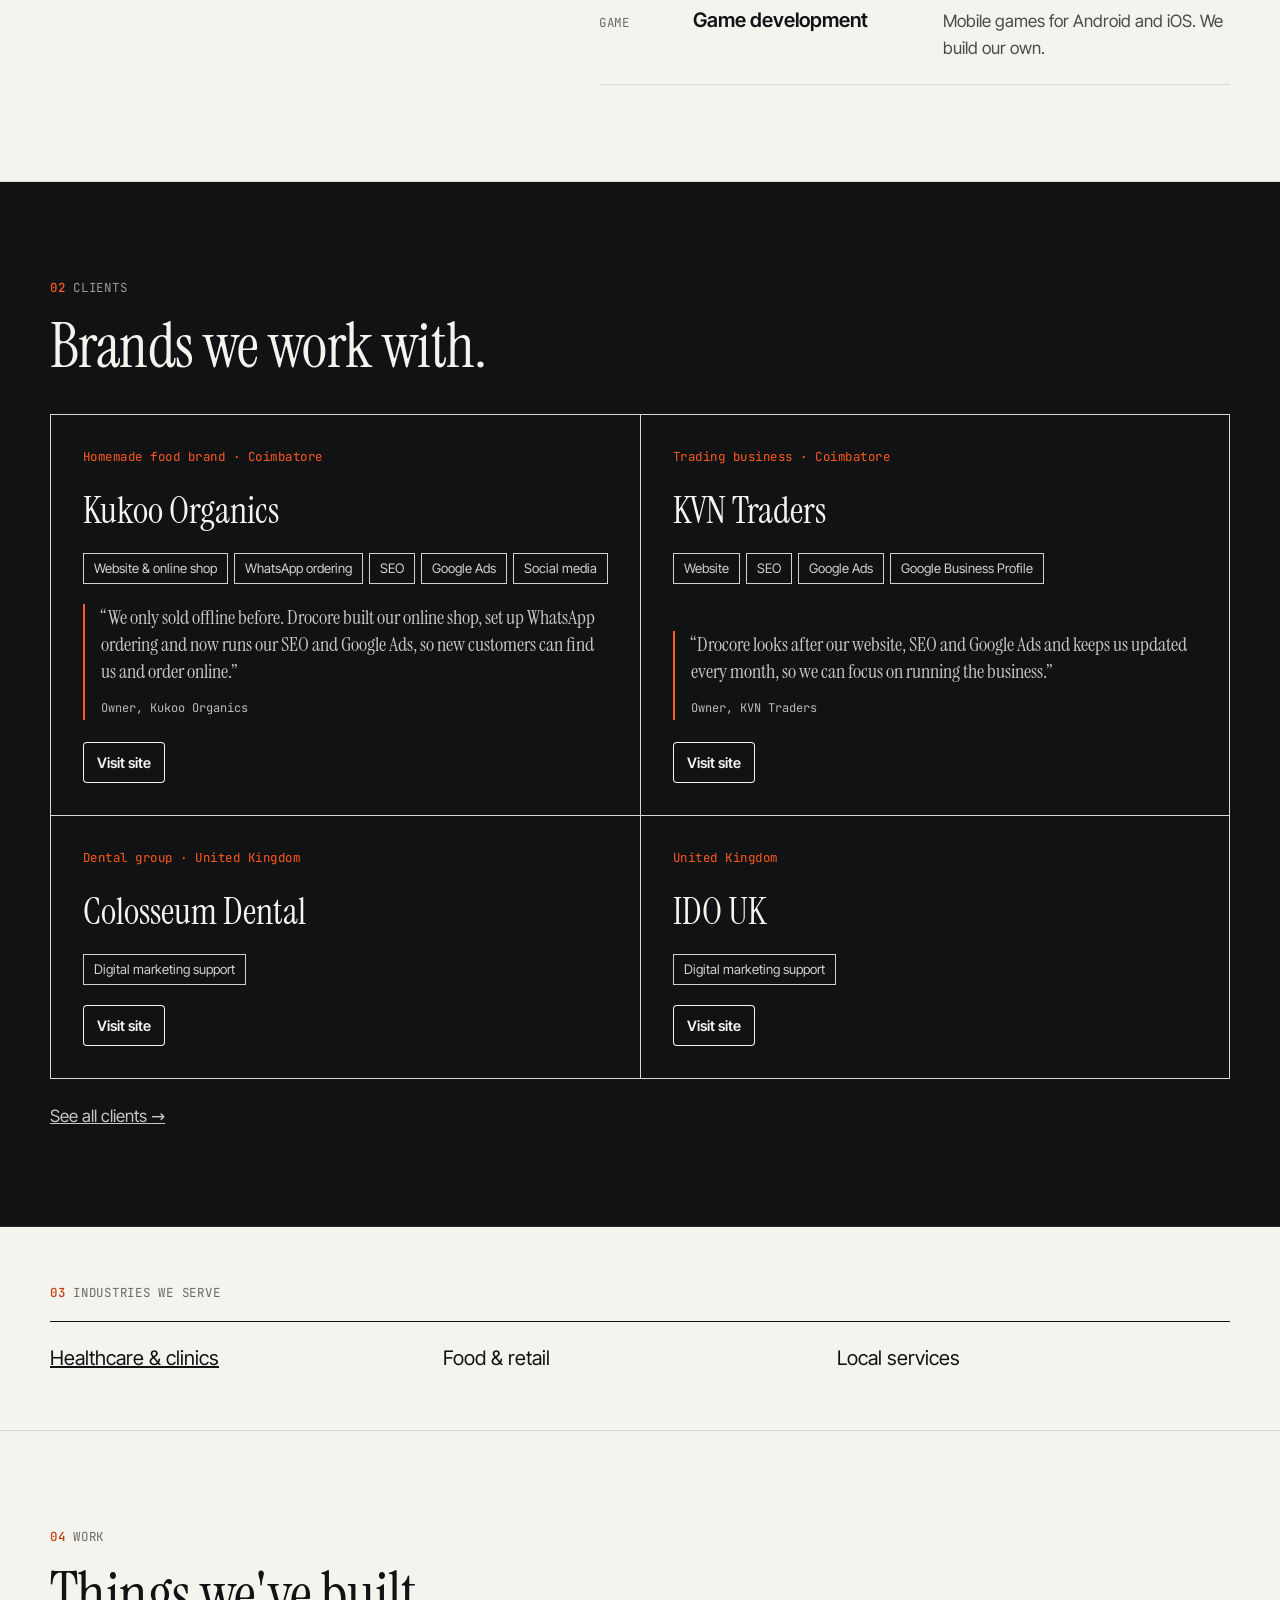
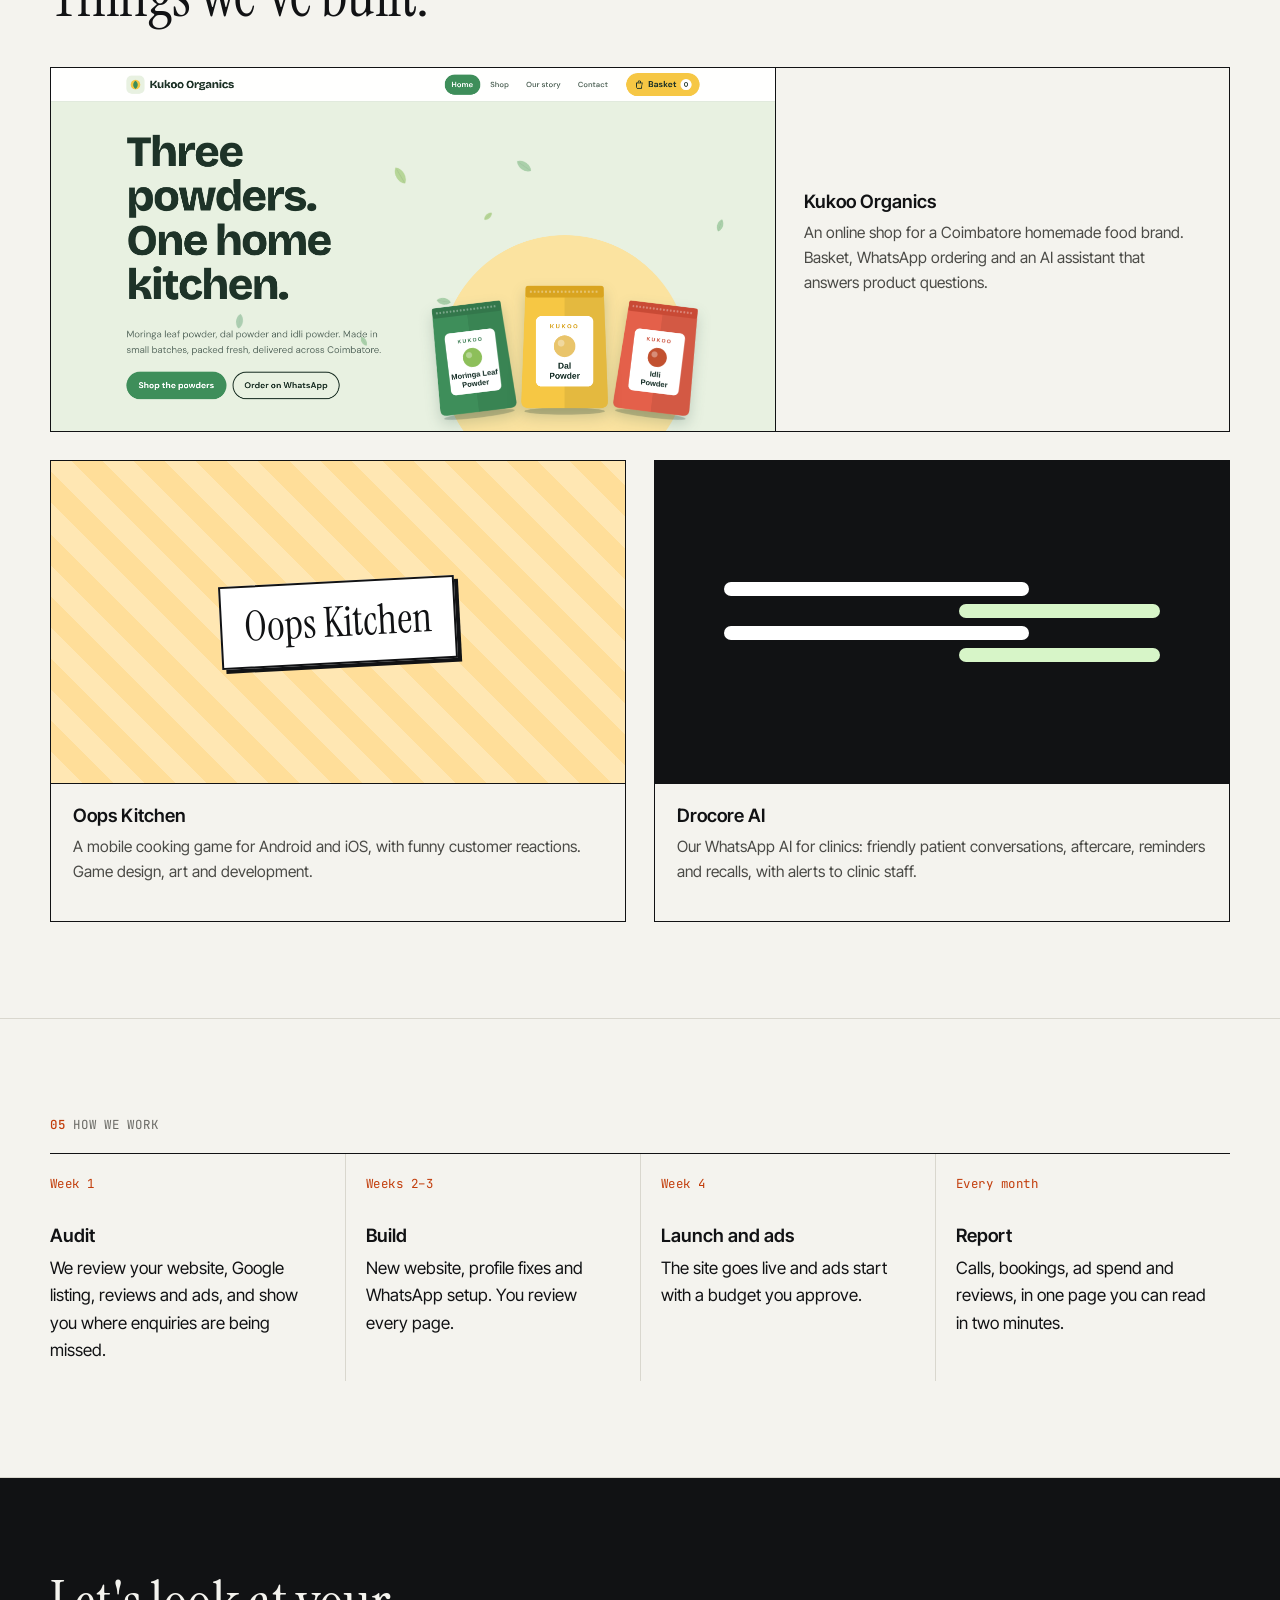
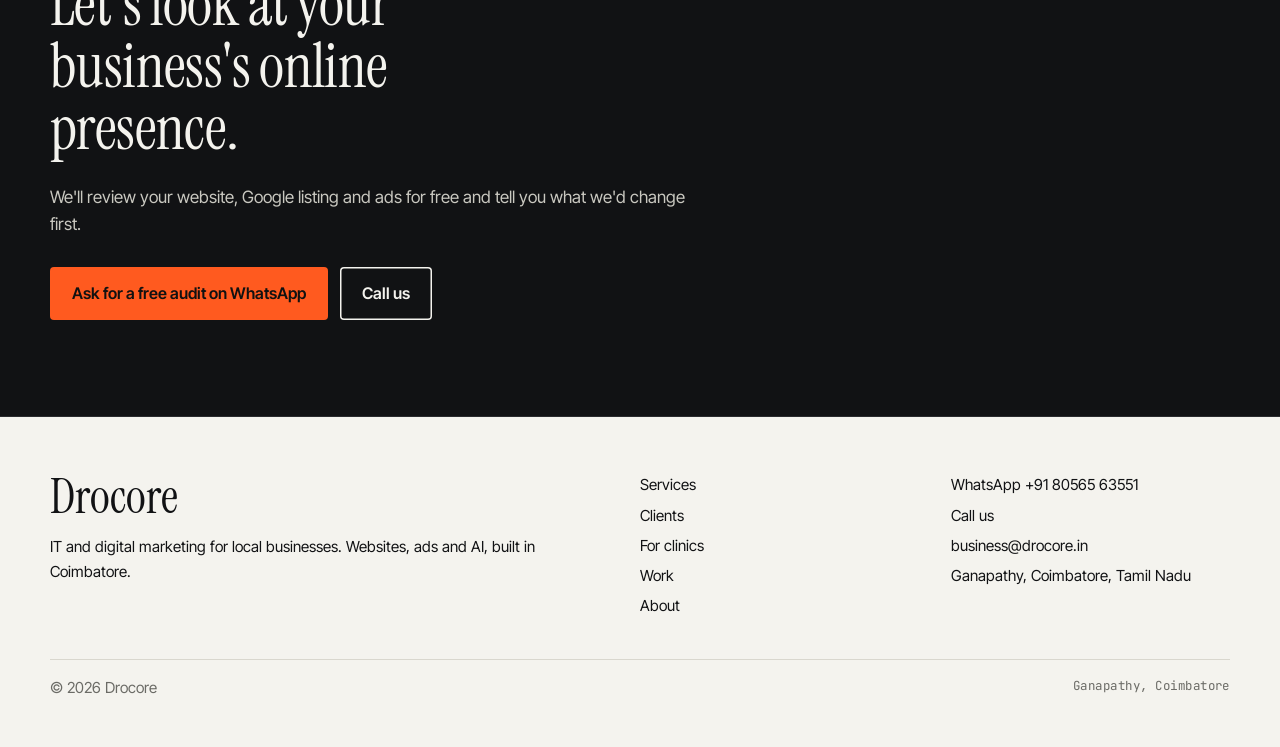
==== commit 4efa0408: "Clients as services and testimonials; add Colosseum Dental and IDO UK Kukoo Organics and KVN Traders" ====
--- a/index.html
+++ b/index.html
@@ -72,7 +72,7 @@
 <section class="dark">
   <div class="wrap">
     <span class="label"><b>02</b> Clients</span>
-    <h2>Brands we build for.</h2>
+    <h2>Brands we work with.</h2>
     <div class="companies-grid" data-companies></div>
     <p class="companies-more"><a href="clients.html">See all clients →</a></p>
   </div>
--- a/css/style.css
+++ b/css/style.css
@@ -111,13 +111,18 @@
 @keyframes dot { 50% { transform: translateY(-3px); opacity: .4; } }
 
 /* Companies and industries */
-.companies-grid { display: grid; grid-template-columns: repeat(3, 1fr); margin-top: 36px; border: 1px solid var(--line); }
+.companies-grid { display: grid; grid-template-columns: repeat(2, 1fr); margin-top: 36px; border: 1px solid var(--line); }
 .company-card { display: flex; flex-direction: column; align-items: flex-start; padding: 32px; }
-.company-card + .company-card { border-left: 1px solid var(--line); }
-.company-card .mono { color: var(--signal-ink); margin-bottom: 32px; }
+.company-card { border-top: 1px solid var(--line); }
+.company-card:nth-child(-n+2) { border-top: 0; }
+.company-card:nth-child(even) { border-left: 1px solid var(--line); }
+.company-card .mono { color: var(--signal-ink); margin-bottom: 20px; }
 .company-card h3 { font: 2.3rem var(--serif); }
-.company-card p { flex: 1; }
-.company-card p.mono { flex: 0; margin: 0 0 22px; }
+.company-card .svc { list-style: none; padding: 0; margin: 4px 0 20px; display: flex; flex-wrap: wrap; gap: 6px; flex: 1; align-content: flex-start; }
+.company-card .svc li { border: 1px solid currentColor; padding: 4px 10px; font-size: .82rem; opacity: .85; }
+.company-card blockquote { margin: 0 0 22px; padding-left: 16px; border-left: 2px solid var(--signal); }
+.company-card blockquote p { font-family: var(--serif); font-size: 1.25rem; line-height: 1.35; margin: 0 0 8px; }
+.company-card cite { font-style: normal; font-family: var(--mono); font-size: .75rem; opacity: .75; }
 @media (max-width: 1000px) and (min-width: 721px) { .company-card h3 { font-size: 1.9rem; } .company-card { padding: 24px; } }
 .dark .company-card .mono { color: var(--signal); }
 .dark .company-card .btn.line { color: var(--bg); box-shadow: inset 0 0 0 1px var(--bg); }
@@ -129,7 +134,8 @@
 @media (max-width: 640px) {
   .companies-grid, .industry-links { grid-template-columns: 1fr; }
   .company-card { padding: 24px; }
-  .company-card + .company-card { border-left: 0; border-top: 1px solid var(--line); }
+  .company-card, .company-card:nth-child(even) { border-left: 0; }
+  .company-card:nth-child(2) { border-top: 1px solid var(--line); }
   .industry-links > * + * { border-top: 1px solid var(--line); margin-top: 18px; }
 }
 
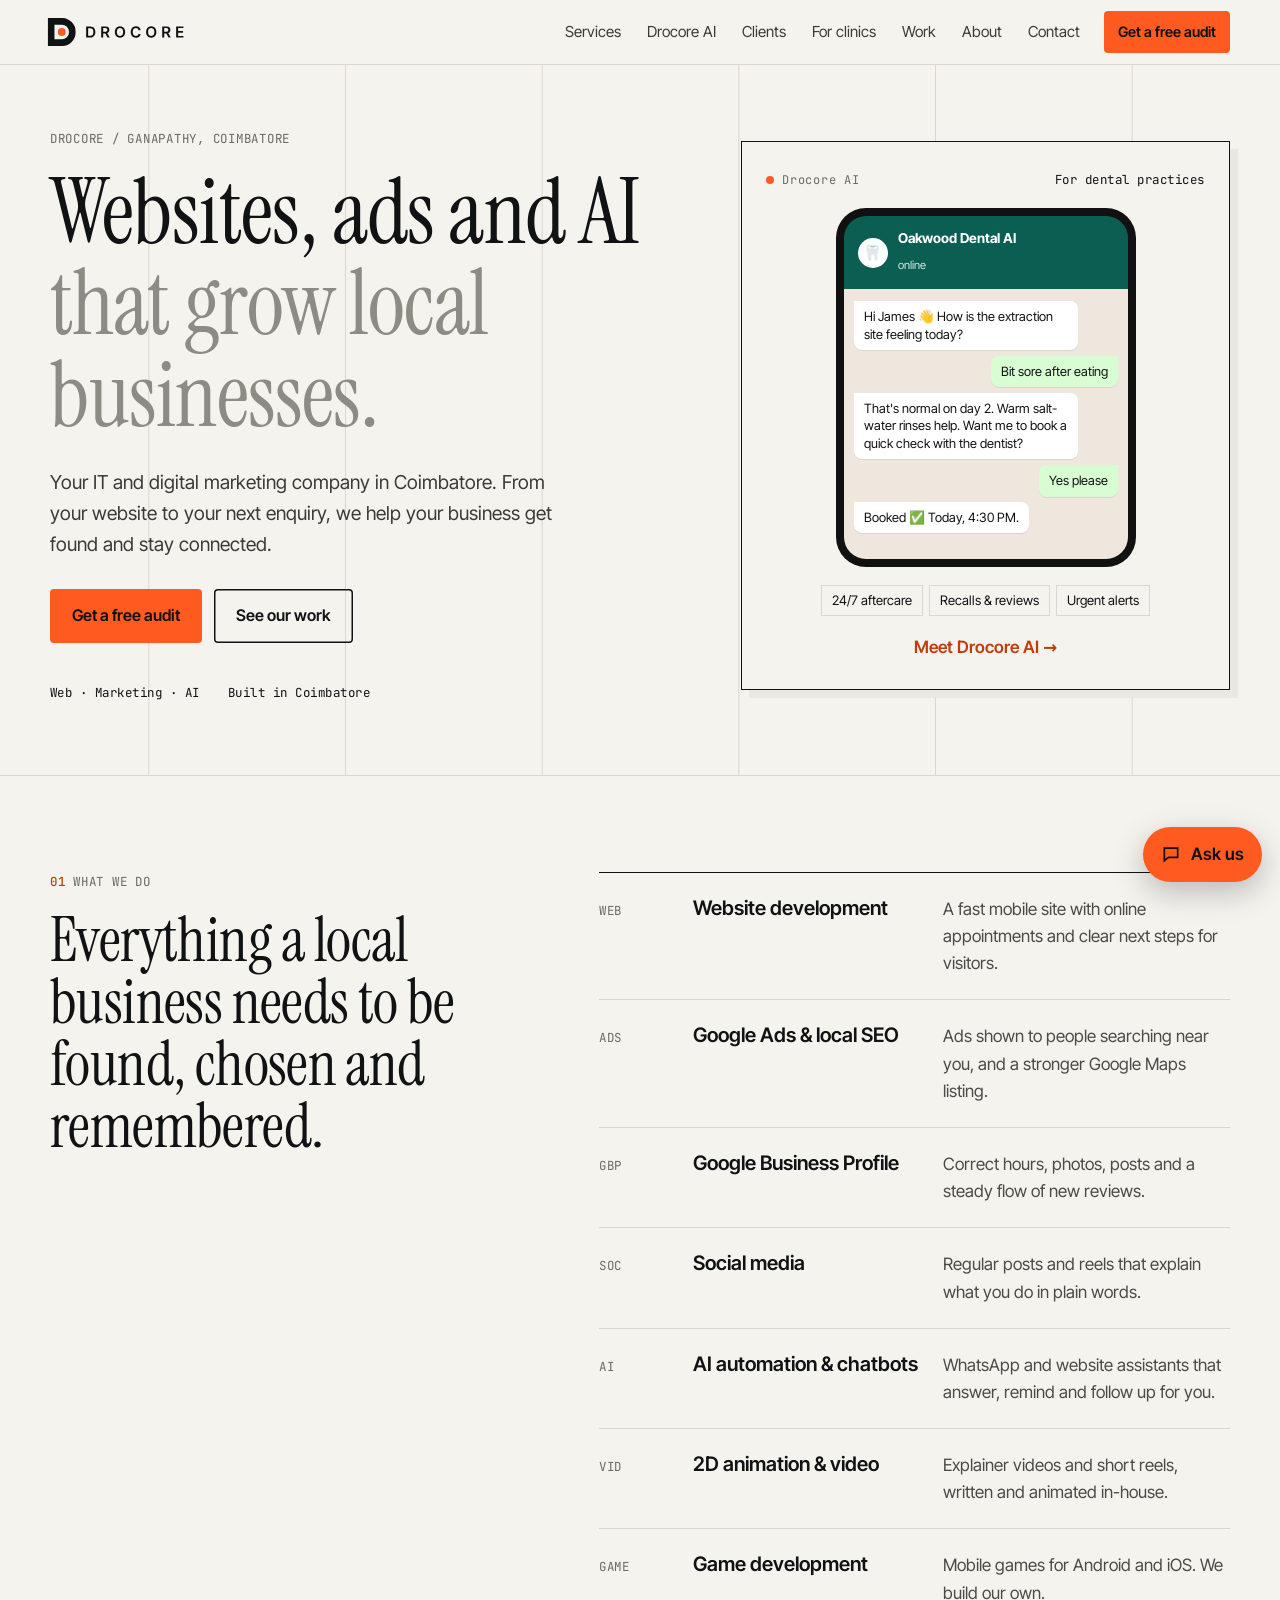
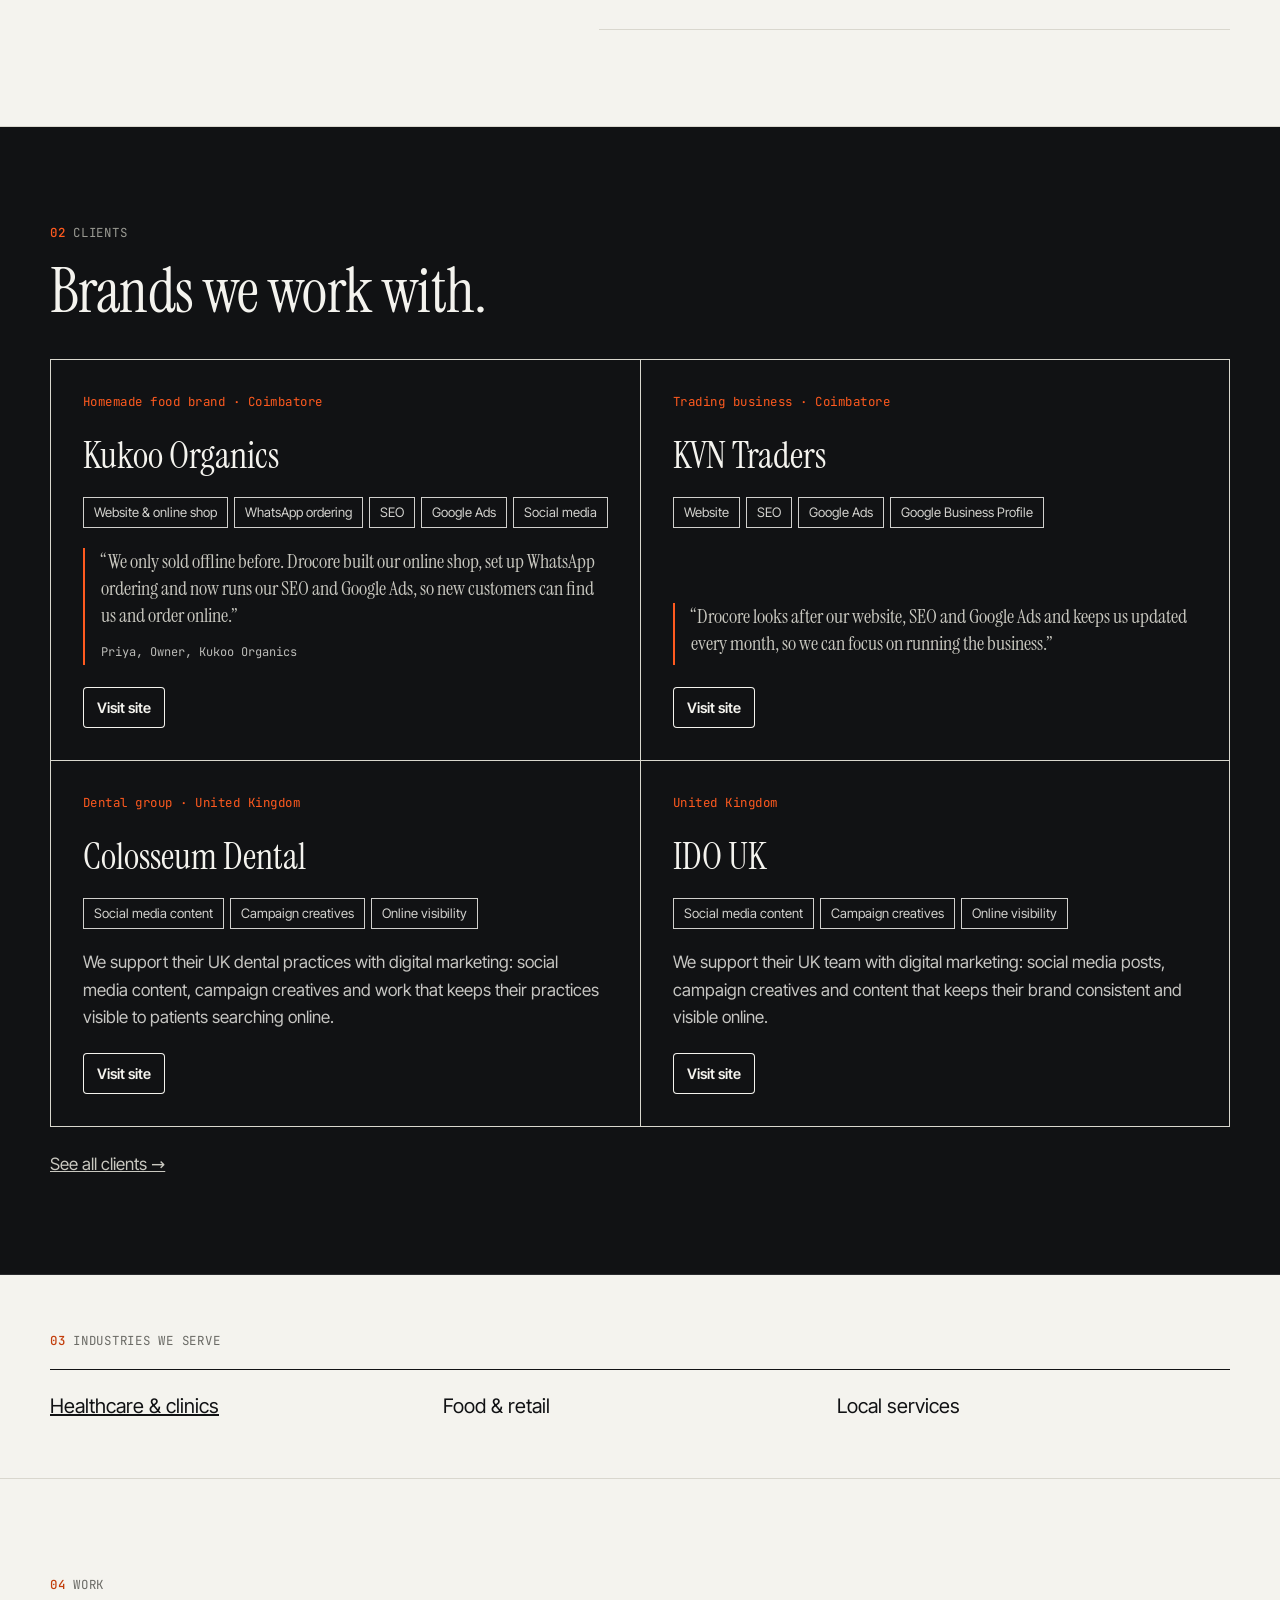
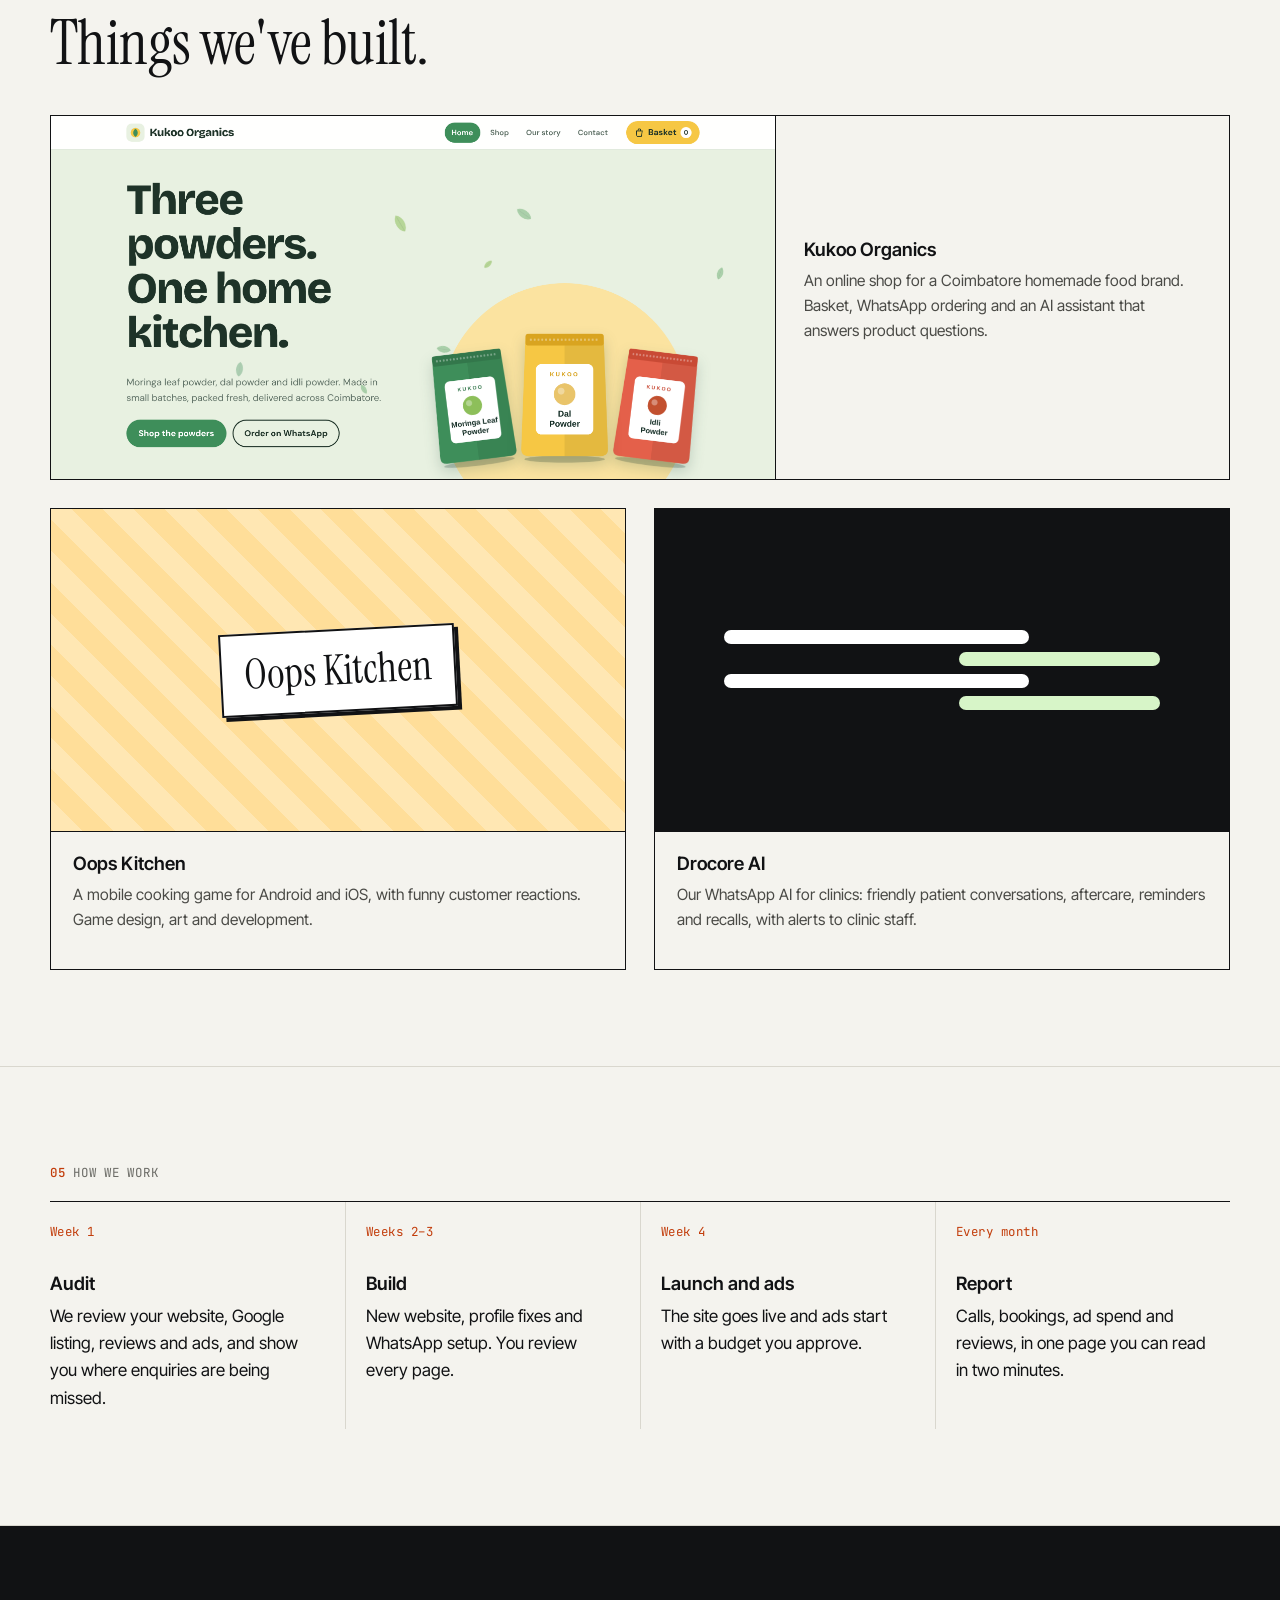
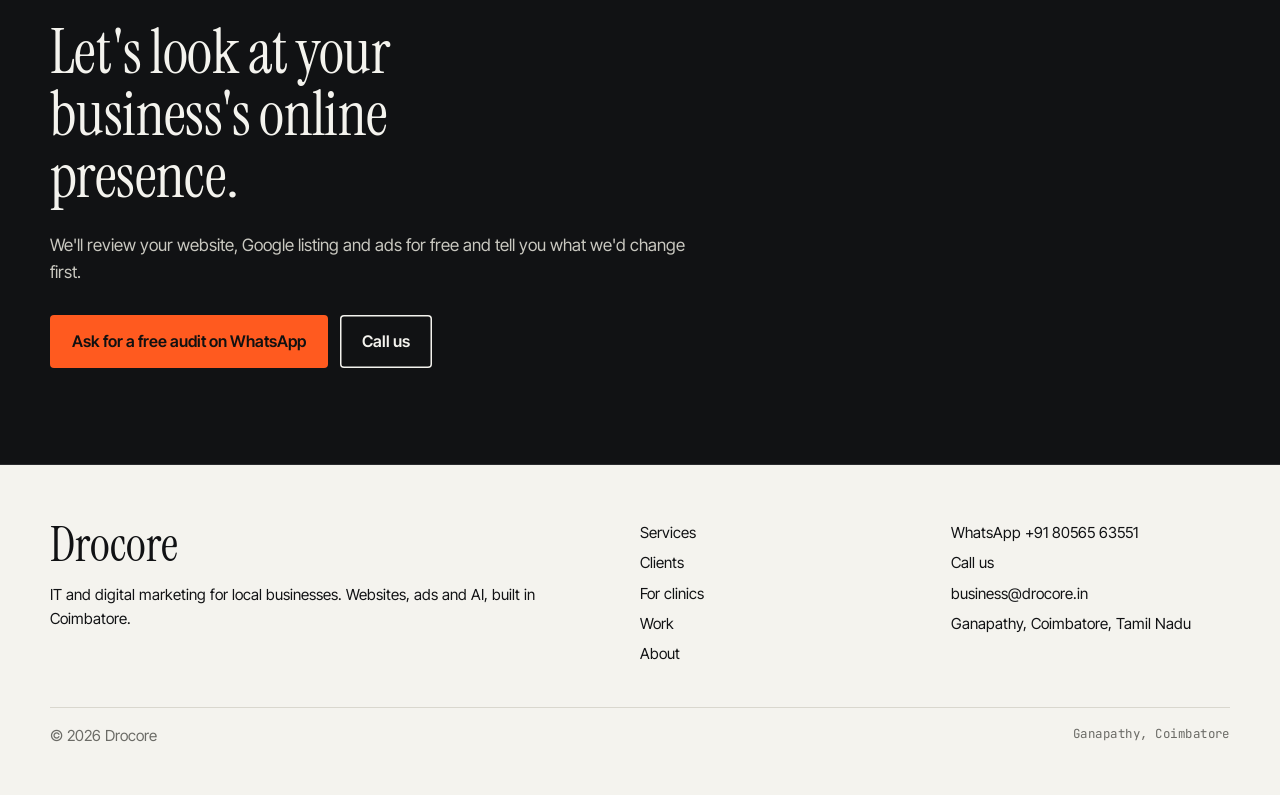
==== commit 8d6375a1: "Hero: replace the example dashboard with a Drocore AI dental promo Co-Authored-By: Claude Opus 5.5 <" ====
--- a/index.html
+++ b/index.html
@@ -31,23 +31,21 @@
       </div>
       <div class="meta"><span class="mono">Web · Marketing · AI</span><span class="mono">Built in Coimbatore</span></div>
     </div>
-    <div class="growth-dashboard" aria-labelledby="dashboard-title">
-      <div class="dashboard-head"><span class="mono" id="dashboard-title">Example dashboard</span><span class="sample-tag">Sample data</span></div>
-      <h2>Your growth, in view.</h2>
-      <p class="dashboard-note">Illustrative layout only. No live data or business results.</p>
-      <dl class="growth-metrics">
-        <div><dt>Website visits</dt><dd><span class="visually-hidden">2,480</span><span class="metric-value" aria-hidden="true" data-count-to="2480">2,480</span><span class="metric-caption">Traffic</span>
-          <svg class="sparkline" viewBox="0 0 120 24" aria-hidden="true" focusable="false"><path class="sparkline-guide" d="M1 23H119"/><path class="sparkline-trend" pathLength="1" d="M2 20 14 17 26 19 38 12 50 14 62 9 74 11 86 5 98 7 118 2"/></svg>
-        </dd></div>
-        <div><dt>Calls</dt><dd><span class="visually-hidden">64</span><span class="metric-value" aria-hidden="true" data-count-to="64">64</span><span class="metric-caption">Enquiries</span></dd></div>
-        <div><dt>Google reviews</dt><dd><span class="visually-hidden">4.8 out of 5 stars</span><span class="metric-value" aria-hidden="true"><span data-count-to="4.8" data-count-decimals="1">4.8</span> <svg class="metric-star" viewBox="0 0 24 24" focusable="false"><path d="m12 2 3 6.4 7 .9-5.1 4.9 1.3 7L12 18l-6.2 3.2 1.3-7L2 9.3l7-.9Z"/></svg></span><span class="metric-caption">Reputation</span></dd></div>
-        <div><dt>Ad leads</dt><dd><span class="visually-hidden">37</span><span class="metric-value" aria-hidden="true" data-count-to="37">37</span><span class="metric-caption">Opportunities</span>
-          <svg class="sparkline" viewBox="0 0 120 24" aria-hidden="true" focusable="false"><path class="sparkline-guide" d="M1 23H119"/><path class="sparkline-trend" pathLength="1" d="M2 21 14 18 26 20 38 15 50 17 62 11 74 13 86 8 98 9 118 3"/></svg>
-        </dd></div>
-      </dl>
-      <div class="dashboard-flow"><span>Get found</span><span>→</span><span>Get in touch</span><span>→</span><span>Stay connected</span></div>
-      <p class="mono dashboard-foot">Website + Google + AI / One clear view</p>
-    </div>
+    <a class="ai-promo" href="drocore-ai.html" aria-label="Drocore AI: the AI receptionist for dental practices. See how it works">
+      <span class="ai-promo-tag"><span class="live">Drocore AI</span><span class="mono">For dental practices</span></span>
+      <div class="ai-phone" aria-hidden="true">
+        <div class="ai-phone-bar"><span class="ai-av">🦷</span><div><b>Oakwood Dental AI</b><small>online</small></div></div>
+        <div class="ai-thread">
+          <p class="ai-b in" style="--d:.2s">Hi James 👋 How is the extraction site feeling today?</p>
+          <p class="ai-b out" style="--d:1.2s">Bit sore after eating</p>
+          <p class="ai-b in" style="--d:2.2s">That's normal on day 2. Warm salt-water rinses help. Want me to book a quick check with the dentist?</p>
+          <p class="ai-b out" style="--d:3.4s">Yes please</p>
+          <p class="ai-b in" style="--d:4.4s">Booked ✅ Today, 4:30 PM.</p>
+        </div>
+      </div>
+      <span class="ai-promo-points"><span>24/7 aftercare</span><span>Recalls &amp; reviews</span><span>Urgent alerts</span></span>
+      <span class="ai-promo-cta">Meet Drocore AI →</span>
+    </a>
   </div>
 </section>
 
@@ -128,7 +126,6 @@
 </main>
 <footer class="site-footer" id="site-footer"></footer>
 <script src="js/site.js"></script>
-<script src="js/dashboard.js"></script>
 <script src="js/chat.js"></script>
 <script>N.load().then(function (s) { if (document.title.indexOf(s.company) < 0) document.title += ' · ' + s.company; });</script>
 </body>
--- a/css/style.css
+++ b/css/style.css
@@ -329,3 +329,23 @@
 .chat-thread .bot { background: #fff; align-self: flex-start; border-top-left-radius: 0; }
 .chat-thread .pt { background: #D7F5C8; align-self: flex-end; border-top-right-radius: 0; }
 @media (max-width: 860px) { .ai-hero, .chat-grid { grid-template-columns: 1fr; } }
+
+.company-card p.note { margin: 0 0 22px; color: inherit; opacity: .8; max-width: 52ch; }
+
+/* Hero: Drocore AI promo */
+.ai-promo { display: grid; gap: 18px; justify-items: center; text-decoration: none; color: inherit; padding: 28px 24px; border: 1px solid var(--ink); background: var(--bg); box-shadow: 8px 8px 0 var(--bg-2); min-width: 0; transition: transform .2s, box-shadow .2s; }
+.ai-promo:hover { transform: translate(-3px, -3px); box-shadow: 11px 11px 0 var(--bg-2); }
+.ai-promo-tag { display: flex; justify-content: space-between; width: 100%; gap: 12px; }
+.ai-phone { width: 100%; max-width: 300px; border-radius: 30px; background: #111; padding: 8px; }
+.ai-phone-bar { display: flex; gap: 10px; align-items: center; background: #0B5E52; color: #fff; padding: 12px 14px; border-radius: 22px 22px 0 0; }
+.ai-av { width: 30px; height: 30px; border-radius: 50%; background: #fff; display: grid; place-items: center; font-size: .95rem; }
+.ai-phone-bar b { display: block; font-size: .85rem; } .ai-phone-bar small { font-size: .7rem; opacity: .85; }
+.ai-thread { background: #EFE7DD; border-radius: 0 0 22px 22px; padding: 12px 10px 16px; display: flex; flex-direction: column; gap: 6px; min-height: 270px; }
+.ai-b { margin: 0; max-width: 85%; padding: 7px 10px; border-radius: 8px; font-size: .8rem; line-height: 1.35; box-shadow: 0 1px 0 rgba(0,0,0,.08); opacity: 0; animation: ai-in .4s ease var(--d) forwards; }
+.ai-b.in { background: #fff; align-self: flex-start; border-top-left-radius: 0; }
+.ai-b.out { background: #D9FDD3; align-self: flex-end; border-top-right-radius: 0; }
+@keyframes ai-in { from { opacity: 0; transform: translateY(6px); } to { opacity: 1; transform: none; } }
+.ai-promo-points { display: flex; flex-wrap: wrap; gap: 6px; justify-content: center; }
+.ai-promo-points span { border: 1px solid var(--line); padding: 4px 10px; font-size: .82rem; }
+.ai-promo-cta { font-weight: 600; color: var(--signal-ink); }
+@media (prefers-reduced-motion: reduce) { .ai-b { opacity: 1; animation: none; } }
